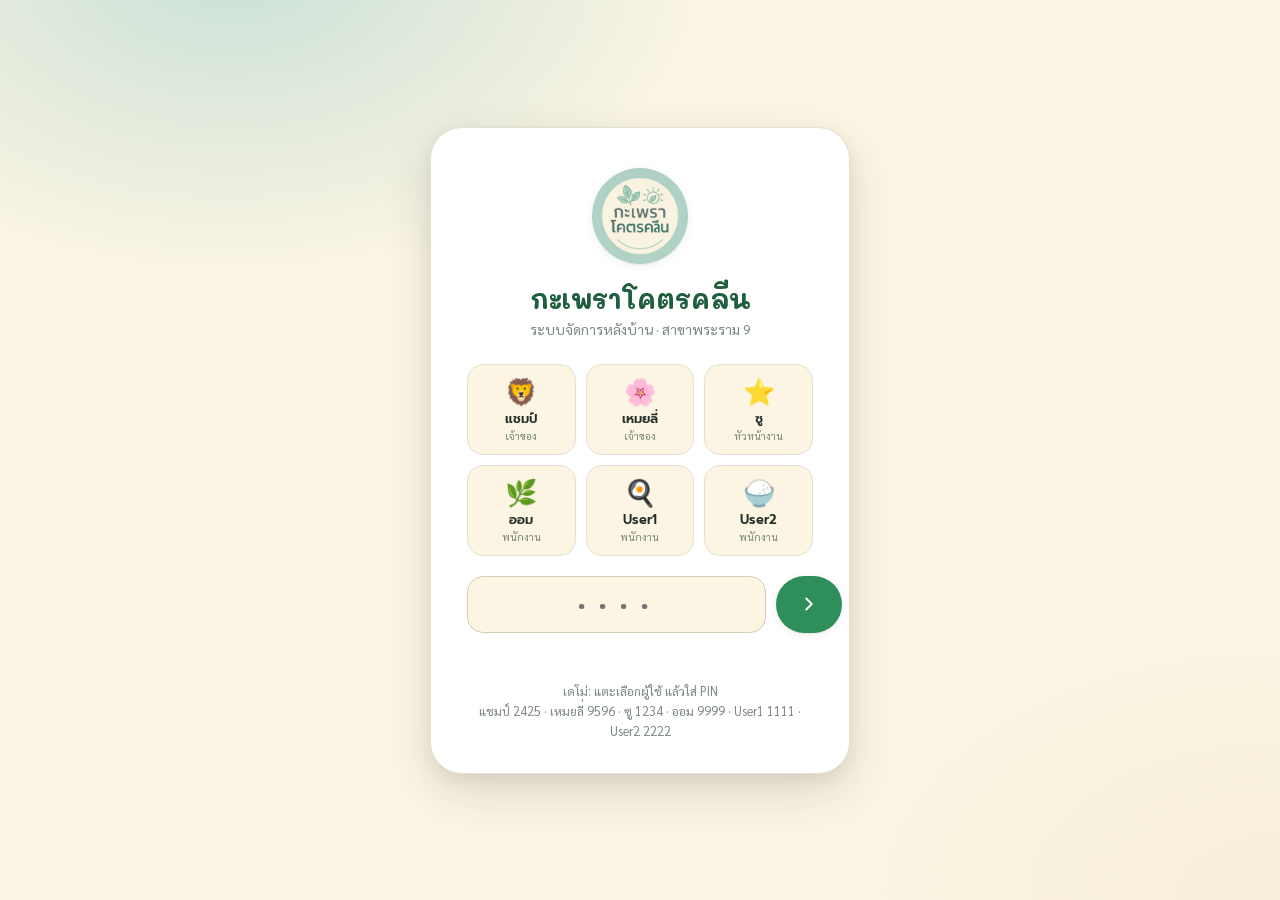
==== index.html @ 17866fb5 "Add files via upload" ====
<!DOCTYPE html>
<html lang="th">
<head>
  <meta charset="UTF-8">
  <meta name="viewport" content="width=device-width, initial-scale=1.0, viewport-fit=cover">
  <meta name="theme-color" content="#101510">
  <meta name="mobile-web-app-capable" content="yes">
  <meta name="apple-mobile-web-app-capable" content="yes">
  <meta name="apple-mobile-web-app-status-bar-style" content="black-translucent">
  <meta name="apple-mobile-web-app-title" content="Rama9 Ops">
  <meta http-equiv="Cache-Control" content="no-cache, no-store, must-revalidate">
  <meta http-equiv="Pragma" content="no-cache">
  <title>Rama9 Ops — กะเพราโคตรคลีน</title>
  <link rel="preconnect" href="https://fonts.googleapis.com">
  <link rel="preconnect" href="https://fonts.gstatic.com" crossorigin>
  <link rel="manifest" href="manifest.webmanifest">
  <link rel="apple-touch-icon" href="assets/icon-192.png">
  <link rel="icon" type="image/png" sizes="192x192" href="assets/icon-192.png">
  <link rel="icon" type="image/png" sizes="512x512" href="assets/icon-512.png">
  <link rel="stylesheet" href="css/app.css?v=6">
</head>
<body>
  <div id="app"></div>
  <script type="module" src="js/app.js?v=6"></script>
  <script>
    if ('serviceWorker' in navigator && (location.protocol === 'https:' || location.hostname === 'localhost' || location.hostname === '127.0.0.1')) {
      window.addEventListener('load', () => {
        navigator.serviceWorker.register('./sw.js').catch(() => {});
      });
    }
  </script>
</body>
</html>
---- css/app.css ----
/* ============================================================
   app.css — Shell, layout & components
   ใช้ tokens จาก design system (css/tokens.css)
   ============================================================ */
@import url('tokens.css');

* { margin: 0; padding: 0; box-sizing: border-box; }
html, body { height: 100%; }
body {
  font-family: var(--font-body);
  color: var(--ink);
  background: var(--cream);
  -webkit-font-smoothing: antialiased;
  text-rendering: optimizeLegibility;
}
.icn { display: inline-block; vertical-align: middle; flex-shrink: 0; }
button { font-family: inherit; }
::-webkit-scrollbar { width: 10px; height: 10px; }
::-webkit-scrollbar-thumb { background: var(--line-2); border-radius: 999px; border: 3px solid var(--cream); }
::-webkit-scrollbar-thumb:hover { background: var(--basil-400); }

/* ============================================================
   LOGIN
   ============================================================ */
.login-wrap {
  min-height: 100vh; display: grid; place-items: center; padding: 24px;
  background:
    radial-gradient(900px 600px at 18% -5%, var(--sage-200), transparent 55%),
    radial-gradient(800px 500px at 100% 100%, var(--cream-100), transparent 60%),
    var(--cream);
}
.login-card {
  width: min(420px, 100%); background: var(--paper); border-radius: var(--r-xl);
  box-shadow: var(--sh-4); padding: 40px 36px 32px; border: 1px solid var(--line);
  animation: rise .5s var(--ease-out);
}
.login-logo { width: 96px; height: 96px; border-radius: 999px; display: block; margin: 0 auto 18px; box-shadow: var(--sh-2); }
.login-card h1 { font-family: var(--font-display); font-size: 26px; color: var(--basil-800); text-align: center; font-weight: 700; }
.login-card .sub { text-align: center; color: var(--ink-3); font-size: var(--fs-sm); margin-top: 4px; margin-bottom: 26px; }
.login-users { display: grid; grid-template-columns: repeat(3, 1fr); gap: 10px; margin-bottom: 20px; }
.login-user {
  border: 1.5px solid var(--line); background: var(--cream); border-radius: var(--r-md);
  padding: 12px 6px; cursor: pointer; text-align: center; transition: all var(--t-base) var(--ease-out);
}
.login-user:hover { border-color: var(--basil-400); transform: translateY(-2px); box-shadow: var(--sh-2); }
.login-user.sel { border-color: var(--basil-600); background: var(--sage-100); box-shadow: var(--sh-2); }
.login-user .ava { font-size: 26px; line-height: 1; }
.login-user .nm { font-family: var(--font-head); font-weight: 600; font-size: 13px; margin-top: 6px; color: var(--ink); }
.login-user .rl { font-size: 10.5px; color: var(--ink-3); margin-top: 1px; }
.pin-row { display: flex; gap: 10px; }
.pin-input {
  flex: 1; font-family: var(--font-mono); font-size: 22px; letter-spacing: 8px; text-align: center;
  padding: 13px; border: 1.5px solid var(--line-2); border-radius: var(--r-md); background: var(--cream);
  color: var(--ink); outline: none; transition: border var(--t-base);
}
.pin-input:focus { border-color: var(--basil-600); box-shadow: 0 0 0 3px rgba(47,143,91,.18); }
.login-err { color: var(--chili); font-size: var(--fs-sm); text-align: center; min-height: 20px; margin-top: 12px; }
.login-hint { text-align: center; font-size: var(--fs-xs); color: var(--ink-3); margin-top: 16px; line-height: 1.6; }

/* ============================================================
   APP SHELL
   ============================================================ */
.app { display: grid; grid-template-columns: 264px 1fr; height: 100vh; overflow: hidden; }
.app.collapsed { grid-template-columns: 76px 1fr; }

/* ---- Sidebar ---- */
.sidebar {
  background: var(--basil-900); color: #fff; display: flex; flex-direction: column;
  overflow: hidden; border-right: 1px solid rgba(0,0,0,.2);
}
.sb-brand { display: flex; align-items: center; gap: 11px; padding: 18px 18px 16px; flex-shrink: 0; }
.sb-brand img { width: 42px; height: 42px; border-radius: 999px; flex-shrink: 0; box-shadow: 0 2px 8px rgba(0,0,0,.3); }
.sb-brand .bt { overflow: hidden; }
.sb-brand .bt .n { font-family: var(--font-display); font-weight: 700; font-size: 16px; white-space: nowrap; color: #fff; }
.sb-brand .bt .s { font-size: 11px; color: var(--basil-400); white-space: nowrap; }
.app.collapsed .sb-brand .bt { display: none; }

.sb-nav { flex: 1; overflow-y: auto; overflow-x: hidden; padding: 6px 12px 16px; }
.sb-nav::-webkit-scrollbar { width: 0; }
.sb-group { margin-top: 16px; }
.sb-group-label {
  font-family: var(--font-head); font-size: 10.5px; font-weight: 600; letter-spacing: .14em;
  text-transform: uppercase; color: var(--basil-500); padding: 0 12px 7px;
}
.app.collapsed .sb-group-label { text-align: center; padding: 0 0 7px; font-size: 0; }
.app.collapsed .sb-group-label::after { content: '•'; font-size: 12px; }
.sb-item {
  display: flex; align-items: center; gap: 11px; padding: 10px 12px; border-radius: var(--r-md);
  color: rgba(255,255,255,.78); cursor: pointer; font-family: var(--font-head); font-weight: 500;
  font-size: 14px; transition: all var(--t-fast) var(--ease-out); white-space: nowrap; position: relative;
}
.sb-item .lbl { overflow: hidden; text-overflow: ellipsis; flex: 1; }
.sb-item:hover { background: rgba(255,255,255,.08); color: #fff; }
.sb-item.active { background: var(--basil-600); color: #fff; box-shadow: var(--sh-2); }
.sb-item .icn { opacity: .92; }
.sb-item .fn-tag {
  margin-left: auto; font-family: var(--font-mono); font-size: 10px; background: rgba(255,255,255,.13);
  padding: 1px 6px; border-radius: 999px; color: var(--basil-400);
}
.sb-item.active .fn-tag { background: rgba(0,0,0,.22); color: #fff; }
.app.collapsed .sb-item { justify-content: center; padding: 11px; }
.app.collapsed .sb-item .lbl, .app.collapsed .sb-item .fn-tag { display: none; }
.sb-foot { padding: 12px; border-top: 1px solid rgba(255,255,255,.1); flex-shrink: 0; }
.sb-userchip { display: flex; align-items: center; gap: 10px; padding: 8px; border-radius: var(--r-md); }
.sb-userchip .ava { width: 34px; height: 34px; border-radius: 999px; background: var(--basil-600); display: grid; place-items: center; font-size: 18px; flex-shrink: 0; }
.sb-userchip .ut { overflow: hidden; flex: 1; }
.sb-userchip .ut .n { font-weight: 600; font-size: 13.5px; color: #fff; white-space: nowrap; }
.sb-userchip .ut .r { font-size: 11px; color: var(--basil-400); }
.app.collapsed .sb-userchip .ut, .app.collapsed .sb-foot .logout-txt { display: none; }
.sb-logout {
  display: flex; align-items: center; gap: 9px; width: 100%; margin-top: 8px; padding: 9px 12px;
  background: rgba(255,255,255,.06); color: rgba(255,255,255,.8); border: none; border-radius: var(--r-md);
  cursor: pointer; font-size: 13.5px; font-weight: 500; transition: all var(--t-fast);
}
.sb-logout:hover { background: var(--chili); color: #fff; }
.app.collapsed .sb-logout { justify-content: center; }

/* ---- Main column ---- */
.main { display: flex; flex-direction: column; overflow: hidden; background: var(--cream); }
.topbar {
  height: 66px; flex-shrink: 0; display: flex; align-items: center; gap: 16px; padding: 0 28px;
  background: var(--cream); border-bottom: 1px solid var(--line); z-index: 20;
}
.burger { width: 38px; height: 38px; border-radius: var(--r-sm); border: 1px solid var(--line-2); background: var(--paper); cursor: pointer; display: grid; place-items: center; color: var(--ink-2); transition: all var(--t-fast); }
.burger:hover { border-color: var(--basil-400); color: var(--basil-700); }
.topbar .pg-title { font-family: var(--font-head); font-weight: 600; font-size: 20px; color: var(--ink); white-space: nowrap; }
.topbar > div:nth-child(2) { flex-shrink: 0; }
.topbar .pg-sub { font-size: 12.5px; color: var(--ink-3); }
.topbar-search { margin-left: auto; display: flex; align-items: center; gap: 9px; background: var(--paper); border: 1px solid var(--line-2); border-radius: var(--r-pill); padding: 8px 16px; color: var(--ink-3); width: 240px; }
.topbar-search input { border: none; outline: none; background: none; font-family: var(--font-body); font-size: 14px; color: var(--ink); flex: 1; }
.topbar-ico { width: 40px; height: 40px; border-radius: 999px; border: 1px solid var(--line-2); background: var(--paper); cursor: pointer; display: grid; place-items: center; color: var(--ink-2); position: relative; transition: all var(--t-fast); }
.topbar-ico:hover { border-color: var(--basil-400); color: var(--basil-700); }
.topbar-ico .badge { position: absolute; top: -3px; right: -3px; min-width: 17px; height: 17px; padding: 0 4px; border-radius: 999px; background: var(--chili); color: #fff; font-size: 10px; font-weight: 700; display: grid; place-items: center; font-family: var(--font-mono); }

.content { flex: 1; overflow-y: auto; overflow-x: hidden; padding: 0; }
.content-inner { padding: 28px; max-width: 1320px; margin: 0 auto; }
.card { overflow: hidden; }

/* Announcement marquee */
.marquee { background: linear-gradient(90deg, var(--carrot), var(--yolk)); color: var(--ink); overflow: hidden; flex-shrink: 0; }
.marquee-inner { display: flex; align-items: center; gap: 10px; padding: 8px 0; white-space: nowrap; font-family: var(--font-head); font-weight: 600; font-size: 14px; animation: marquee 22s linear infinite; }
.marquee .icn { margin: 0 10px; }
@keyframes marquee { from { transform: translateX(100%); } to { transform: translateX(-100%); } }

/* ============================================================
   REUSABLE COMPONENTS
   ============================================================ */
.card { background: var(--paper); border: 1px solid var(--line); border-radius: var(--r-lg); box-shadow: var(--sh-2); }
.card-pad { padding: 22px; }
.page-head { display: flex; align-items: flex-end; justify-content: space-between; gap: 16px; margin-bottom: 22px; flex-wrap: wrap; }
.page-head h2 { font-family: var(--font-head); font-weight: 600; font-size: 27px; color: var(--ink); }
.page-head .desc { color: var(--ink-2); font-size: var(--fs-sm); margin-top: 4px; max-width: 640px; line-height: 1.55; }

.row { display: flex; align-items: center; gap: 12px; }
.grid { display: grid; gap: 18px; }
.cols-2 { grid-template-columns: repeat(2, 1fr); }
.cols-3 { grid-template-columns: repeat(3, 1fr); }
.cols-4 { grid-template-columns: repeat(4, 1fr); }
@media (max-width: 1100px) { .cols-4 { grid-template-columns: repeat(2, 1fr); } .cols-3 { grid-template-columns: 1fr 1fr; } }
@media (max-width: 720px) { .cols-2, .cols-3, .cols-4 { grid-template-columns: 1fr; } }

.btn { font-family: var(--font-head); font-weight: 600; border: none; cursor: pointer; border-radius: var(--r-pill); transition: transform var(--t-fast) var(--ease-out), background var(--t-base), border var(--t-base); display: inline-flex; align-items: center; justify-content: center; gap: 8px; padding: 11px 20px; font-size: 14.5px; }
.btn:active { transform: scale(.96); }
.btn-primary { background: var(--basil-600); color: #fff; box-shadow: var(--sh-2); }
.btn-primary:hover { background: var(--basil-700); }
.btn-outline { background: var(--paper); color: var(--basil-700); border: 1.5px solid var(--basil-600); }
.btn-outline:hover { background: var(--sage-100); }
.btn-ghost { background: transparent; color: var(--ink-2); }
.btn-ghost:hover { background: var(--cream-100); }
.btn-sm { padding: 7px 14px; font-size: 13px; }
.btn-danger { background: var(--chili); color: #fff; }

.chip { font-family: var(--font-head); font-weight: 500; font-size: 13px; padding: 7px 15px; border-radius: var(--r-pill); cursor: pointer; white-space: nowrap; background: var(--paper); color: var(--ink-2); border: 1px solid var(--line-2); transition: all var(--t-base) var(--ease-out); }
.chip:hover { border-color: var(--basil-400); }
.chip.active { background: var(--basil-600); color: #fff; border-color: var(--basil-600); font-weight: 600; box-shadow: var(--sh-2); }

.pill { font-family: var(--font-head); font-weight: 600; font-size: 11.5px; padding: 3px 11px; border-radius: var(--r-pill); display: inline-flex; align-items: center; gap: 5px; }
.pill-green { background: var(--sage-100); color: var(--basil-700); }
.pill-red { background: var(--chili-soft); color: var(--chili); }
.pill-orange { background: var(--carrot-soft); color: var(--carrot); }
.pill-purple { background: #efe6f0; color: var(--riceberry); }
.pill-gray { background: var(--cream-200); color: var(--ink-2); }

.data { font-family: var(--font-mono); font-feature-settings: 'tnum' 1; font-weight: 500; }
.overline { font-family: var(--font-head); font-weight: 600; font-size: var(--fs-xs); letter-spacing: .13em; text-transform: uppercase; color: var(--basil-600); }

/* KPI / stat card */
.kpi { background: var(--paper); border: 1px solid var(--line); border-radius: var(--r-lg); box-shadow: var(--sh-2); padding: 20px; position: relative; overflow: hidden; transition: transform var(--t-base), box-shadow var(--t-base); }
.kpi:hover { transform: translateY(-3px); box-shadow: var(--sh-3); }
.kpi .kpi-ico { width: 44px; height: 44px; border-radius: var(--r-md); display: grid; place-items: center; margin-bottom: 14px; }
.kpi .kpi-label { font-size: 13px; color: var(--ink-3); font-family: var(--font-head); font-weight: 500; }
.kpi .kpi-val { font-family: var(--font-mono); font-weight: 600; font-size: 30px; color: var(--ink); margin-top: 3px; letter-spacing: -.5px; }
.kpi .kpi-delta { display: inline-flex; align-items: center; gap: 4px; font-family: var(--font-mono); font-size: 12.5px; font-weight: 600; margin-top: 10px; }
.kpi .up { color: var(--basil-600); }
.kpi .down { color: var(--chili); }

/* tables */
.tbl { width: 100%; border-collapse: collapse; }
.tbl th { font-family: var(--font-head); font-weight: 600; font-size: 12px; letter-spacing: .04em; text-transform: uppercase; color: var(--ink-3); text-align: left; padding: 10px 14px; border-bottom: 1.5px solid var(--line); }
.tbl td { padding: 13px 14px; border-bottom: 1px solid var(--line); font-size: 14px; color: var(--ink); }
.tbl tr:last-child td { border-bottom: none; }
.tbl tr:hover td { background: var(--cream-100); }
.tbl .num { font-family: var(--font-mono); text-align: right; }

/* locked / permission notice */
.locked { display: flex; align-items: center; gap: 10px; background: var(--cream-100); border: 1px dashed var(--line-2); border-radius: var(--r-md); padding: 14px 18px; color: var(--ink-3); font-size: 13.5px; }
.owner-only { border-left: 3px solid var(--riceberry); }

/* mock placeholder strip */
.mock-tag { display: inline-flex; align-items: center; gap: 6px; font-family: var(--font-mono); font-size: 11px; color: var(--ink-3); background: var(--cream-200); padding: 3px 10px; border-radius: 999px; }

/* simple bar chart */
.bars { display: flex; align-items: flex-end; gap: 10px; height: 180px; padding-top: 10px; }
.bars .bar-col { flex: 1; display: flex; flex-direction: column; align-items: center; gap: 8px; height: 100%; justify-content: flex-end; }
.bars .bar { width: 100%; max-width: 46px; border-radius: 8px 8px 0 0; background: var(--basil-500); transition: height .6s var(--ease-out); position: relative; }
.bars .bar.alt { background: var(--sage-300); }
.bars .bar-lbl { font-size: 11px; color: var(--ink-3); font-family: var(--font-head); }
.bars .bar-val { font-family: var(--font-mono); font-size: 11px; color: var(--ink-2); font-weight: 600; }

/* donut legend */
.legend { display: flex; flex-direction: column; gap: 10px; }
.legend .lg { display: flex; align-items: center; gap: 9px; font-size: 13.5px; }
.legend .sw { width: 12px; height: 12px; border-radius: 4px; }

/* list item generic */
.li { display: flex; align-items: center; gap: 14px; padding: 13px 0; border-bottom: 1px solid var(--line); }
.li:last-child { border-bottom: none; }
.li .li-ico { width: 40px; height: 40px; border-radius: var(--r-md); display: grid; place-items: center; flex-shrink: 0; }
.li .li-main { flex: 1; min-width: 0; }
.li .li-t { font-family: var(--font-head); font-weight: 600; font-size: 14.5px; color: var(--ink); }
.li .li-s { font-size: 12.5px; color: var(--ink-3); margin-top: 1px; }

/* quick action */
.qa { display: flex; flex-direction: column; gap: 12px; padding: 20px; border-radius: var(--r-lg); cursor: pointer; color: #fff; position: relative; overflow: hidden; min-height: 132px; justify-content: space-between; transition: transform var(--t-base), box-shadow var(--t-base); box-shadow: var(--sh-2); border: none; text-align: left; }
.qa:hover { transform: translateY(-3px); box-shadow: var(--sh-3); }
.qa .qa-ico { width: 46px; height: 46px; border-radius: var(--r-md); background: rgba(255,255,255,.2); display: grid; place-items: center; }
.qa .qa-t { font-family: var(--font-head); font-weight: 600; font-size: 16px; }
.qa .qa-s { font-size: 12.5px; opacity: .9; }

.empty { text-align: center; padding: 40px 20px; color: var(--ink-3); }
.empty .icn { opacity: .4; margin-bottom: 10px; }

/* mobile bottom tab bar — hidden on desktop */
.tabbar-m { display: none; }
.tab-m { background: none; border: none; cursor: pointer; }

.input { width: 100%; padding: 11px 14px; border: 1.5px solid var(--line-2); border-radius: var(--r-md); background: var(--cream); font-family: var(--font-body); font-size: 14.5px; color: var(--ink); outline: none; transition: border var(--t-base); }
.input:focus { border-color: var(--basil-600); box-shadow: 0 0 0 3px rgba(47,143,91,.15); }
.field-label { font-family: var(--font-head); font-weight: 500; font-size: 13px; color: var(--ink-2); margin-bottom: 6px; display: block; }

@keyframes rise { from { transform: translateY(14px); } to { transform: none; } }
.fade-in { animation: rise .4s var(--ease-out); }
.section-title { font-family: var(--font-head); font-weight: 600; font-size: 17px; color: var(--ink); margin-bottom: 4px; }
.section-sub { font-size: 12.5px; color: var(--ink-3); margin-bottom: 16px; }

@media (max-width: 860px) {
  /* Mobile shell fix:
     Sidebar is position:fixed, so it is removed from CSS Grid flow.
     The previous `0 1fr` grid made `.main` auto-place into the 0px column,
     causing a blank page after login on iPhone/Android. */
  .app { grid-template-columns: 1fr; height: 100vh; height: 100dvh; }
  .app.collapsed { grid-template-columns: 1fr; }
  .main { grid-column: 1 / -1; width: 100%; min-width: 0; min-height: 0; }
  .content { min-width: 0; }
  .topbar { width: 100%; min-width: 0; }
  .app .sidebar { position: fixed; left: 0; top: 0; bottom: 0; width: 280px; z-index: 100; transform: translateX(-100%); transition: transform var(--t-base); box-shadow: var(--sh-4); }
  .app.mobile-open .sidebar { transform: none; }
  .app.mobile-open::after { content: ''; position: fixed; inset: 0; background: rgba(0,0,0,.35); z-index: 90; }
  .topbar-search { display: none; }
  /* tables scroll horizontally instead of being clipped */
  .card { overflow-x: auto; }
  .tbl { min-width: 540px; }
  /* show bottom tab bar, leave room for it */
  .tabbar-m {
    display: flex; position: fixed; left: 0; right: 0; bottom: 0; z-index: 95;
    background: var(--cream);
    border-top: 1px solid var(--line); padding: 6px 4px calc(6px + env(safe-area-inset-bottom));
  }
  .tab-m {
    flex: 1; display: flex; flex-direction: column; align-items: center; gap: 3px;
    padding: 7px 2px; color: var(--ink-3); font-family: var(--font-head); font-weight: 500; font-size: 10.5px;
    border-radius: var(--r-sm); transition: color var(--t-fast);
  }
  .tab-m.active { color: var(--basil-600); }
  .tab-m.active .icn { transform: translateY(-1px); }
  .content { padding-bottom: 72px; }
}

/* phones: stack every split layout, tighten spacing */
@media (max-width: 760px) {
  .content-inner { padding: 16px; }
  .grid { grid-template-columns: 1fr !important; gap: 14px; }
  .page-head { margin-bottom: 16px; }
  .page-head h2 { font-size: 22px; }
  .topbar { padding: 0 16px; gap: 10px; height: 60px; }
  .topbar .pg-title { font-size: 17px; }
  .kpi .kpi-val { font-size: 25px; }
  .qa { min-height: 112px; padding: 16px; }
  .marquee-inner { font-size: 13px; }
  /* let charts shrink */
  .bars { height: 150px; }
}
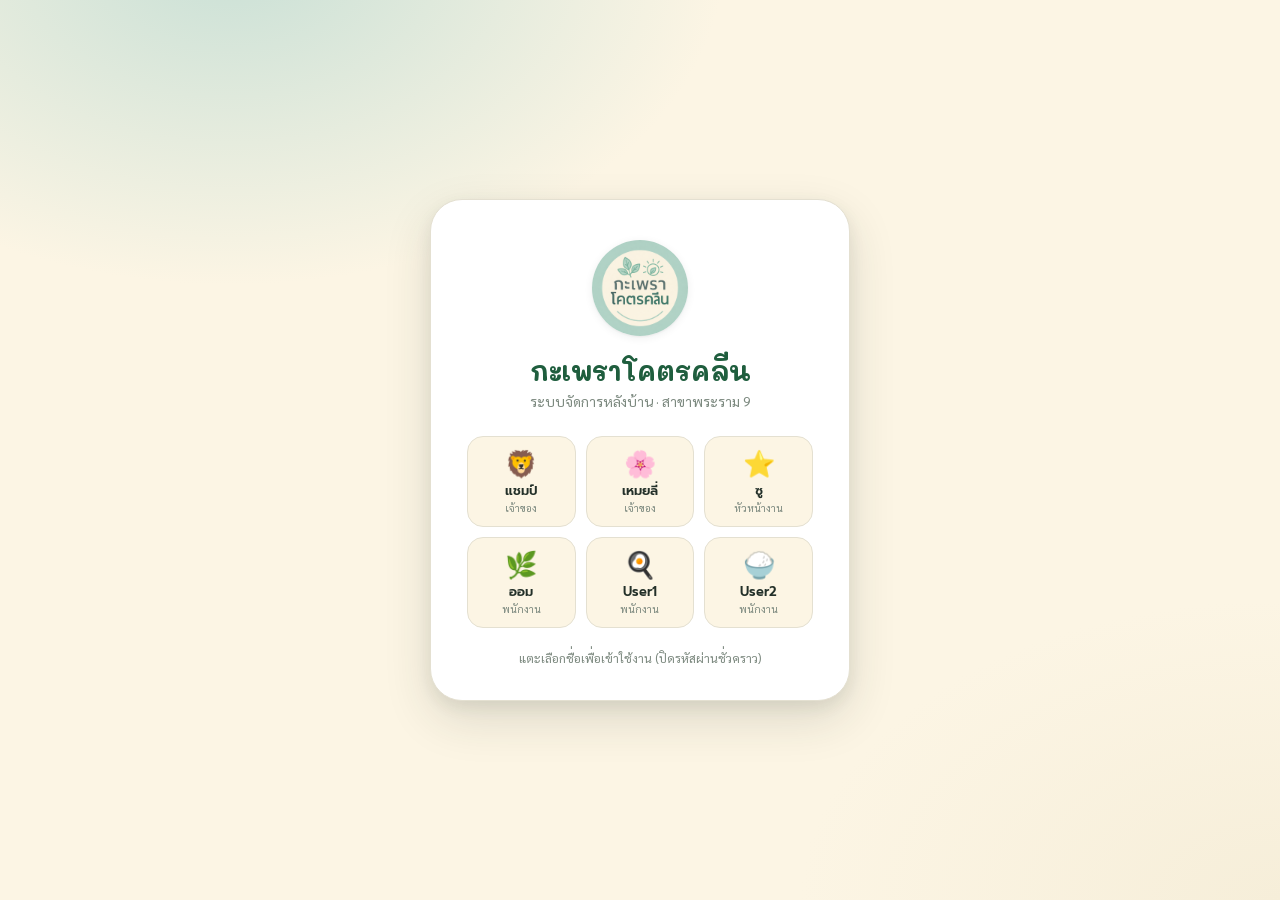
==== commit f1bd9671: "Add files via upload" ====
--- a/index.html
+++ b/index.html
@@ -17,11 +17,12 @@
   <link rel="apple-touch-icon" href="assets/icon-192.png">
   <link rel="icon" type="image/png" sizes="192x192" href="assets/icon-192.png">
   <link rel="icon" type="image/png" sizes="512x512" href="assets/icon-512.png">
-  <link rel="stylesheet" href="css/app.css?v=6">
+  <link rel="stylesheet" href="css/app.css?v=19">
 </head>
 <body>
   <div id="app"></div>
-  <script type="module" src="js/app.js?v=6"></script>
+  <script src="image-slot.js"></script>
+  <script type="module" src="js/app.js?v=19"></script>
   <script>
     if ('serviceWorker' in navigator && (location.protocol === 'https:' || location.hostname === 'localhost' || location.hostname === '127.0.0.1')) {
       window.addEventListener('load', () => {
--- a/css/app.css
+++ b/css/app.css
@@ -253,11 +253,134 @@
 .section-title { font-family: var(--font-head); font-weight: 600; font-size: 17px; color: var(--ink); margin-bottom: 4px; }
 .section-sub { font-size: 12.5px; color: var(--ink-3); margin-bottom: 16px; }
 
+/* stock rows (canonical menu) */
+.perish-dot { width: 9px; height: 9px; border-radius: 999px; flex-shrink: 0; display: inline-block; }
+.stk-grouplbl { font-family: var(--font-head); font-weight: 600; font-size: 11.5px; letter-spacing: .08em; text-transform: uppercase; color: var(--basil-600); margin: 12px 0 4px; padding-bottom: 4px; border-bottom: 1px solid var(--line); }
+.stk-row { display: flex; align-items: center; gap: 10px; padding: 9px 0; border-bottom: 1px solid var(--line); }
+.stk-row:last-child { border-bottom: none; }
+.stk-name { font-family: var(--font-head); font-weight: 500; font-size: 14px; color: var(--ink); display: flex; align-items: center; gap: 7px; flex: 1; min-width: 0; }
+.stk-tag { font-size: 10px; padding: 1px 7px; }
+.stk-note { font-size: 11px; color: var(--ink-3); font-weight: 400; }
+.stk-stat { font-size: 12px; color: var(--ink-2); white-space: nowrap; }
+.stk-stat b { font-weight: 600; }
+.stk-input { width: 84px; padding: 7px 10px; text-align: right; flex-shrink: 0; }
+.stk-add { margin-top: 10px; }
+@media (max-width: 520px) {
+  .stk-stat { display: none; }
+  .stk-input { width: 72px; }
+}
+
+/* ============================================================
+   MOBILE DATA-ENTRY (≤640px) — พับตาราง/กริดให้กรอกง่าย ไม่ต้องเลื่อนข้าง
+   ============================================================ */
+@media (max-width: 640px) {
+  .content-inner { padding: 16px 13px; }
+  /* ทุกกริดเหลือคอลัมน์เดียว (กัน overflow จาก inline grid-template) */
+  .content-inner .grid { grid-template-columns: 1fr !important; gap: 14px; }
+
+  /* แถวสต็อก: ชื่อเต็มบรรทัด, ช่องกรอก/ปุ่มจัดการลงมาเต็มความกว้างด้านล่าง */
+  .stk-row { flex-wrap: wrap; align-items: center; }
+  .stk-name { flex: 1 1 100%; font-size: 15px; }
+  .stk-stat { display: inline-flex; order: 2; }
+  .stk-input { width: 100%; order: 5; flex: 1 1 100%; text-align: left; font-size: 16px; padding: 10px 12px; }
+  .ord-btns { order: 3; }
+
+  /* ตารางที่มีช่องกรอก → พับเป็นการ์ด (ใช้คลาส .tbl-stack + td[data-label]) */
+  .tbl-stack, .tbl-stack tbody, .tbl, .tbl tbody { display: block; }
+  .tbl-stack thead, .tbl thead { display: none; }
+  .tbl-stack tr, .tbl tr { display: block; border: 1px solid var(--line); border-radius: var(--r-md); padding: 9px 13px; margin-bottom: 10px; background: var(--cream-100); }
+  .tbl-stack tr.hb-grouprow, .tbl tr.hb-grouprow { background: var(--sage-100); padding: 6px 12px; margin-bottom: 8px; }
+  .tbl-stack tr:hover td, .tbl tr:hover td { background: none; }
+  .tbl-stack td, .tbl td { display: flex; justify-content: space-between; align-items: center; gap: 12px; border: none; padding: 5px 0; text-align: left; }
+  .tbl-stack td::before, .tbl td::before { content: attr(data-label); color: var(--ink-3); font-size: 12px; font-family: var(--font-head); font-weight: 500; flex-shrink: 0; }
+  .tbl-stack td:first-child, .tbl td:first-child { font-family: var(--font-head); font-weight: 600; font-size: 15px; padding: 2px 0 8px; border-bottom: 1px solid var(--line); margin-bottom: 4px; }
+  .tbl-stack td:first-child::before, .tbl td:first-child::before { content: none; }
+  .tbl-stack input:not([type=checkbox]), .tbl-stack select, .tbl input:not([type=checkbox]), .tbl select { width: auto; min-width: 90px; max-width: 62%; text-align: right; font-size: 16px; }
+  .tbl .num, .tbl-stack .fg-tbl td:first-child, .tbl-stack td.num { text-align: left; }
+
+  /* ตารางอ่านอย่างเดียว → เลื่อนแนวนอนภายในการ์ด (ไม่ดันทั้งหน้า) */
+  .tbl-scroll { display: block; overflow-x: auto; -webkit-overflow-scrolling: touch; }
+  /* ตารางอ้างอิงหนาที่ครอบ .tbl-scroll (และไม่ได้ตั้งใจให้พับ → ไม่มี .tbl-stack)
+     ต้องคงสภาพเป็นตารางแล้วเลื่อนแนวนอนในกล่อง แทนการพับเป็นการ์ด */
+  .tbl-scroll .tbl:not(.tbl-stack) { display: table; min-width: 540px; }
+  .tbl-scroll .tbl:not(.tbl-stack) thead { display: table-header-group; }
+  .tbl-scroll .tbl:not(.tbl-stack) tbody { display: table-row-group; }
+  .tbl-scroll .tbl:not(.tbl-stack) tr { display: table-row; border: none; border-radius: 0; padding: 0; margin: 0; background: none; }
+  .tbl-scroll .tbl:not(.tbl-stack) td { display: table-cell; justify-content: initial; gap: 0; border-bottom: 1px solid var(--line); padding: 7px 8px; text-align: left; margin: 0; font-weight: inherit; font-size: inherit; }
+  .tbl-scroll .tbl:not(.tbl-stack) td::before { content: none; }
+
+  /* การ์ดสรุปกดได้ในมือถือ */
+  .tap-card { cursor: pointer; }
+
+  /* login: พอดีจอ ไม่ต้องเลื่อน */
+  .login-wrap { padding: 16px; align-items: flex-start; }
+  .login-card { padding: 26px 20px 22px; margin: auto; }
+  .login-logo { width: 76px; height: 76px; }
+
+  /* แถวจัดการสต็อก (แก้/ลบ/เลื่อน) ลงบรรทัดใหม่ */
+  .stk-manage { order: 6; flex: 1 1 100%; display: flex; justify-content: flex-end; gap: 6px; margin-top: 4px; }
+
+  /* ค่าใช้จ่าย: ซ่อนการ์ดสรุปใหญ่ในมือถือ — ใช้ชิปเลือกหมวดแทน (กดแล้วเข้าหน้ากรอกเลย) */
+  .exp-summary { display: none; }
+}
+
+/* calendar (revenue) */
+.cal-grid { display: grid; grid-template-columns: repeat(7, 1fr); gap: 4px; }
+.cal-dow { margin-bottom: 4px; }
+.cal-h { text-align: center; font-size: 11.5px; color: var(--ink-3); font-family: var(--font-head); font-weight: 600; padding: 4px 0; }
+.cal-day { position: relative; aspect-ratio: 1; border: none; background: var(--cream-100); border-radius: 10px; cursor: pointer; font-family: var(--font-mono); font-size: 14px; color: var(--ink); display: flex; align-items: center; justify-content: center; transition: all var(--t-fast); }
+.cal-day:hover { background: var(--sage-100); }
+.cal-day.has { font-weight: 600; color: var(--basil-700); }
+.cal-day.sel { background: var(--basil-600); color: #fff; box-shadow: var(--sh-2); }
+.cal-dot { position: absolute; bottom: 6px; left: 50%; transform: translateX(-50%); width: 5px; height: 5px; border-radius: 999px; background: var(--basil-500); }
+.cal-day.sel .cal-dot { background: #fff; }
+@media (max-width: 640px) {
+  .cal-day { font-size: 13px; border-radius: 8px; }
+  .cal-grid { gap: 3px; }
+}
+
+/* handbook */
+.hb-tbl th { white-space: nowrap; }
+.hb-tbl td { padding: 7px 8px; vertical-align: middle; }
+.hb-grouprow td { background: var(--sage-100); font-family: var(--font-head); font-weight: 600; font-size: 12px; color: var(--basil-700); padding: 6px 10px; letter-spacing: .04em; }
+.hb-num { width: 72px; padding: 6px 8px; text-align: right; }
+.hb-sel { padding: 6px 8px; min-width: 150px; font-size: 13px; }
+.hb-points { margin: 0; padding-left: 18px; display: flex; flex-direction: column; gap: 7px; }
+.hb-points li { font-size: 13.5px; color: var(--ink-2); line-height: 1.5; }
+
+/* unit toggle (kg/g) */
+.seg-u { border: none; background: transparent; cursor: pointer; padding: 6px 14px; border-radius: var(--r-pill); font-family: var(--font-head); font-weight: 600; font-size: 13px; color: var(--ink-3); transition: all var(--t-fast); }
+.seg-u.on { background: var(--paper); color: var(--basil-700); box-shadow: var(--sh-1); }
+
+/* modal (inline CRUD) */
+.modal-ov { position: fixed; inset: 0; z-index: 200; background: rgba(35,48,41,.42); backdrop-filter: blur(3px); display: grid; place-items: center; padding: 20px; animation: rise .2s var(--ease-out); }
+.modal-card { width: min(460px, 100%); background: var(--paper); border-radius: var(--r-lg); box-shadow: var(--sh-4); max-height: 90vh; display: flex; flex-direction: column; overflow: hidden; }
+.modal-head { display: flex; align-items: center; justify-content: space-between; padding: 18px 22px; border-bottom: 1px solid var(--line); }
+.modal-title { font-family: var(--font-head); font-weight: 600; font-size: 18px; color: var(--ink); }
+.modal-x { width: 34px; height: 34px; border: none; background: var(--cream-100); border-radius: 999px; cursor: pointer; display: grid; place-items: center; color: var(--ink-3); }
+.modal-x:hover { background: var(--cream-200); color: var(--ink); }
+.modal-body { padding: 20px 22px; overflow-y: auto; }
+.modal-field { margin-bottom: 14px; }
+.modal-foot { display: flex; justify-content: flex-end; gap: 10px; padding: 16px 22px; border-top: 1px solid var(--line); background: var(--cream-100); }
+.swatch { cursor: pointer; transition: transform var(--t-fast); }
+.swatch:hover { transform: scale(1.12); }
+
+/* store switcher (topbar) */
+.store-switch { display: flex; align-items: center; gap: 7px; padding: 7px 12px; border-radius: var(--r-pill); border: 1px solid var(--line-2); background: var(--paper); cursor: pointer; font-family: var(--font-head); font-weight: 600; font-size: 13.5px; color: var(--ink); transition: all var(--t-fast); }
+.store-switch:hover { border-color: var(--basil-400); }
+.store-menu { position: absolute; top: 56px; right: 0; background: var(--paper); border: 1px solid var(--line); border-radius: var(--r-md); box-shadow: var(--sh-3); min-width: 230px; z-index: 60; overflow: hidden; }
+.store-opt { display: flex; align-items: center; gap: 10px; padding: 11px 14px; cursor: pointer; font-size: 14px; }
+.store-opt:hover { background: var(--cream-100); }
+.store-opt.on { background: var(--sage-100); color: var(--basil-700); font-weight: 600; }
+.store-opt .dot { width: 8px; height: 8px; border-radius: 999px; background: var(--basil-500); }
+
+/* up/down reorder buttons */
+.ord-btns { display: inline-flex; flex-direction: column; gap: 1px; }
+.ord-btns button { width: 22px; height: 16px; border: none; background: var(--cream-100); cursor: pointer; display: grid; place-items: center; color: var(--ink-3); border-radius: 4px; }
+.ord-btns button:hover { background: var(--sage-100); color: var(--basil-700); }
+.ord-btns button:disabled { opacity: .3; cursor: default; }
+
 @media (max-width: 860px) {
-  /* Mobile shell fix:
-     Sidebar is position:fixed, so it is removed from CSS Grid flow.
-     The previous `0 1fr` grid made `.main` auto-place into the 0px column,
-     causing a blank page after login on iPhone/Android. */
   .app { grid-template-columns: 1fr; height: 100vh; height: 100dvh; }
   .app.collapsed { grid-template-columns: 1fr; }
   .main { grid-column: 1 / -1; width: 100%; min-width: 0; min-height: 0; }
@@ -267,9 +390,9 @@
   .app.mobile-open .sidebar { transform: none; }
   .app.mobile-open::after { content: ''; position: fixed; inset: 0; background: rgba(0,0,0,.35); z-index: 90; }
   .topbar-search { display: none; }
-  /* tables scroll horizontally instead of being clipped */
-  .card { overflow-x: auto; }
-  .tbl { min-width: 540px; }
+  /* ตารางทั่วไป "พับเป็นการ์ด" เท่านั้น; เฉพาะตารางที่ครอบด้วย .tbl-scroll ถึงจะเลื่อนแนวนอน (ในกล่องตัวเอง ไม่ดันทั้งหน้า) */
+  .tbl-scroll { overflow-x: auto; -webkit-overflow-scrolling: touch; }
+  .tbl-scroll .tbl { min-width: 540px; }
   /* show bottom tab bar, leave room for it */
   .tabbar-m {
     display: flex; position: fixed; left: 0; right: 0; bottom: 0; z-index: 95;
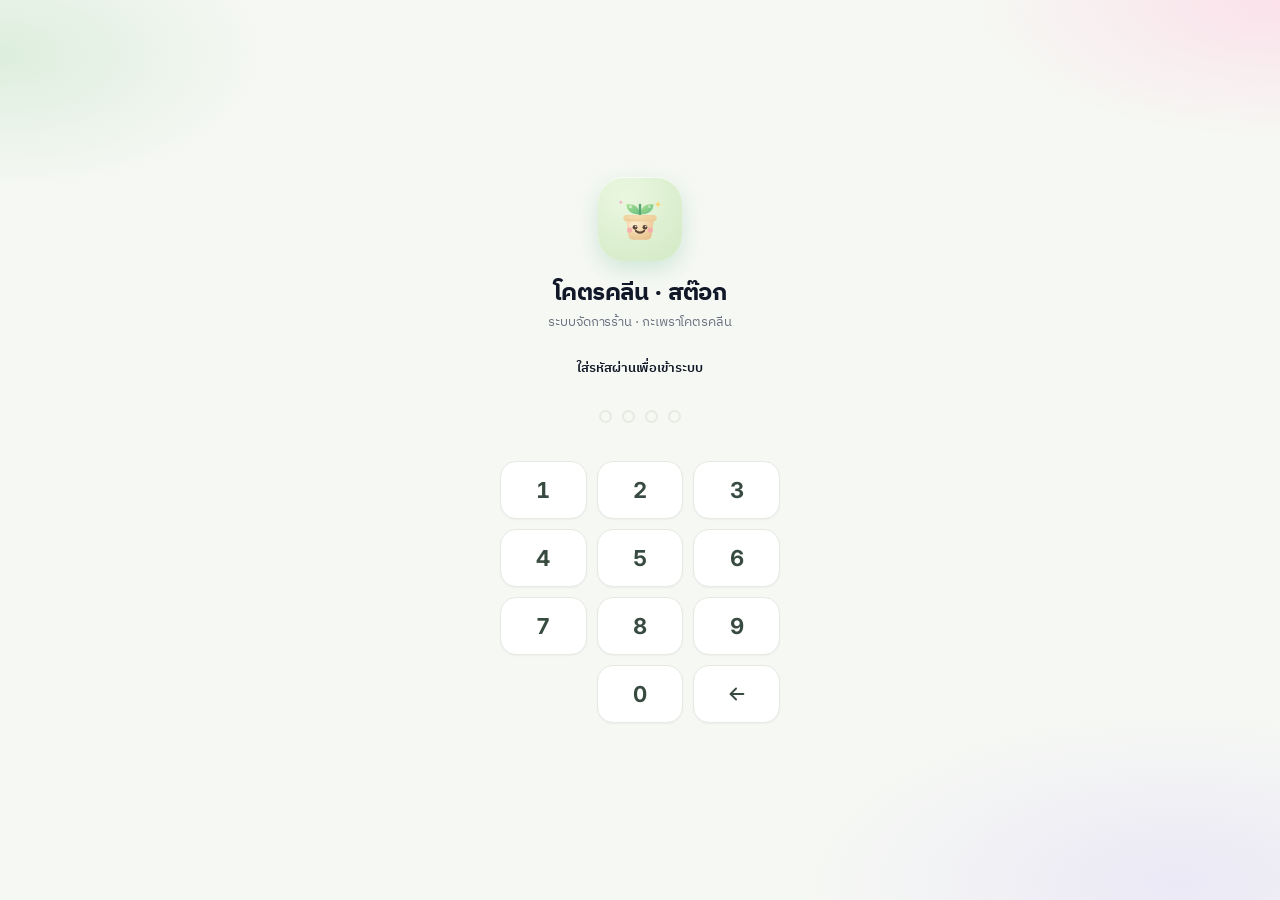
==== commit c3205654: "Add files via upload" ====
--- a/index.html
+++ b/index.html
@@ -1,32 +1,38 @@
-<!DOCTYPE html>
+<!doctype html>
 <html lang="th">
 <head>
-  <meta charset="UTF-8">
-  <meta name="viewport" content="width=device-width, initial-scale=1.0, viewport-fit=cover">
-  <meta name="theme-color" content="#101510">
-  <meta name="mobile-web-app-capable" content="yes">
-  <meta name="apple-mobile-web-app-capable" content="yes">
-  <meta name="apple-mobile-web-app-status-bar-style" content="black-translucent">
-  <meta name="apple-mobile-web-app-title" content="Rama9 Ops">
-  <meta http-equiv="Cache-Control" content="no-cache, no-store, must-revalidate">
-  <meta http-equiv="Pragma" content="no-cache">
-  <title>Rama9 Ops — กะเพราโคตรคลีน</title>
-  <link rel="preconnect" href="https://fonts.googleapis.com">
-  <link rel="preconnect" href="https://fonts.gstatic.com" crossorigin>
-  <link rel="manifest" href="manifest.webmanifest">
-  <link rel="apple-touch-icon" href="assets/icon-192.png">
-  <link rel="icon" type="image/png" sizes="192x192" href="assets/icon-192.png">
-  <link rel="icon" type="image/png" sizes="512x512" href="assets/icon-512.png">
-  <link rel="stylesheet" href="css/app.css?v=19">
+<meta charset="utf-8" />
+<meta name="viewport" content="width=device-width, initial-scale=1, viewport-fit=cover" />
+<meta name="theme-color" content="#0F7A35" />
+<meta name="description" content="ระบบจัดการสต๊อก/รับของ ร้านกะเพราโคตรคลีน สาขาพระราม 9" />
+<title>CleanFoodRama9 · ระบบสต๊อกโคตรคลีน</title>
+
+<!-- PWA: ติดไอคอนหน้าจอ + เปิดเต็มจอเหมือนแอป -->
+<link rel="manifest" href="manifest.webmanifest" />
+<link rel="apple-touch-icon" href="icons/apple-touch-icon-180.png" />
+<link rel="icon" type="image/png" sizes="192x192" href="icons/icon-192.png" />
+<meta name="apple-mobile-web-app-capable" content="yes" />
+<meta name="mobile-web-app-capable" content="yes" />
+<meta name="apple-mobile-web-app-status-bar-style" content="default" />
+<meta name="apple-mobile-web-app-title" content="โคตรคลีน" />
+
+<!-- 1) design tokens (KodKlean House)  2) cookbook ui kit  3) prototype styles
+     โหลดตามลำดับนี้เสมอ — proto.css override cookbook, cookbook ใช้ tokens -->
+<link rel="stylesheet" href="_ds/colors_and_type.css" />
+<link rel="stylesheet" href="css/cookbook.css" />
+<link rel="stylesheet" href="css/proto.css" />
 </head>
 <body>
   <div id="app"></div>
-  <script src="image-slot.js"></script>
-  <script type="module" src="js/app.js?v=19"></script>
+
+  <!-- Vanilla ES modules — ไม่มี build step เปิดไฟล์รันได้ตรงๆ -->
+  <script type="module" src="src/app.js"></script>
+
+  <!-- PWA service worker (cache-first app shell) — try/catch กันพังบนเบราว์เซอร์เก่า -->
   <script>
-    if ('serviceWorker' in navigator && (location.protocol === 'https:' || location.hostname === 'localhost' || location.hostname === '127.0.0.1')) {
-      window.addEventListener('load', () => {
-        navigator.serviceWorker.register('./sw.js').catch(() => {});
+    if ("serviceWorker" in navigator) {
+      window.addEventListener("load", function () {
+        try { navigator.serviceWorker.register("sw.js").catch(function () {}); } catch (e) {}
       });
     }
   </script>
--- a/_ds/colors_and_type.css
+++ b/_ds/colors_and_type.css
@@ -0,0 +1,244 @@
+/* ============================================================
+   โคตรคลีน · KodKlean House — Design Tokens
+   A multi-brand healthy food-science house (Thailand).
+   โคตรคลีน (KodKlean) is the HOLDING / parent brand; under it sit
+   four product brands: กะเพราโคตรคลีน, 5% ข้าวมันไก่, Re:Drink,
+   ลูกสาวทำเอง. One green spine on warm neutral + a neutral holding
+   tone + four brand accent skins. Derived from the Recipe App +
+   Capture PWA codebases and the brand asset library.
+   ============================================================ */
+
+/* ---- Webfonts (CDN — codebases load these from Google Fonts) ---- */
+@import url("https://fonts.googleapis.com/css2?family=IBM+Plex+Sans+Thai:wght@400;500;600;700&family=Noto+Sans+Thai:wght@400;500;600;700;800&family=Inter:wght@400;500;600;700;800&family=Trirong:ital,wght@0,400;0,500;0,600;0,700;1,400&family=Mali:ital,wght@0,400;0,500;0,600;1,400&family=Spline+Sans+Mono:wght@400;500&display=swap");
+
+:root {
+  /* ========================================================
+     HOUSE PALETTE — basil green on warm neutral
+     The shared spine across every brand & every internal tool.
+     ======================================================== */
+
+  /* Warm neutral surfaces */
+  --bg:            #F6F7F4;   /* app background */
+  --bg-deep:       #EFF1EC;   /* sunk / track */
+  --surface:       #FFFFFF;   /* cards */
+  --surface-soft:  #F3F7F1;   /* tinted surface */
+  --surface-tint:  #FAFAF8;   /* hover surface */
+  --cream:         #F4EFE3;   /* brand cream (badges, 5% ivory) */
+
+  /* Ink */
+  --text:          #111827;   /* primary ink */
+  --text-2:        #374151;   /* secondary ink */
+  --muted:         #6B7280;   /* tertiary */
+  --faint:         #9CA3AF;   /* quaternary / placeholder */
+
+  /* House basil green (primary) */
+  --primary:       #16A34A;   /* house green */
+  --primary-dark:  #0F7A35;   /* pressed / deep */
+  --primary-deep:  #047857;   /* theme-color, darkest */
+  --primary-soft:  #DCFCE7;   /* tint fill */
+  --primary-ink:   #14532D;   /* on-tint text */
+  --primary-tint:  #ECFDF3;   /* faintest wash */
+
+  /* Lines */
+  --border:        #E7E9E3;
+  --border-soft:   #EEF0EA;
+
+  /* Status (shared) */
+  --warning:       #F59E0B;  --warning-soft: #FEF3C7;  --warning-ink: #92400E;
+  --danger:        #EF4444;  --danger-soft:  #FEE2E2;  --danger-ink:  #991B1B;
+  --info:          #2563EB;  --info-soft:    #DBEAFE;  --info-ink:    #1E40AF;
+  --review:        #E0A93B;  /* amber review */
+  --dup:           #8A7FD0;  /* violet duplicate */
+
+  /* Tinted card washes */
+  --tint-green:    #ECFDF3;
+  --tint-amber:    #FFF7E6;
+  --tint-blue:     #EFF4FE;
+  --tint-rose:     #FFF1F2;
+  --tint-violet:   #F3F0FE;
+
+  /* ========================================================
+     RADIUS  (rounded, friendly — never sharp)
+     ======================================================== */
+  --r-xs: 8px;
+  --r-sm: 12px;
+  --r-md: 16px;
+  --r-lg: 20px;
+  --r-xl: 24px;
+  --r-2xl: 28px;
+  --r-pill: 999px;
+
+  /* ========================================================
+     SHADOW  (soft, low-contrast, cool-grey — never harsh)
+     ======================================================== */
+  --shadow-xs: 0 1px 2px rgba(15,23,42,0.04);
+  --shadow-sm: 0 1px 2px rgba(15,23,42,0.04), 0 2px 6px rgba(15,23,42,0.04);
+  --shadow-md: 0 6px 18px rgba(15,23,42,0.06), 0 2px 4px rgba(15,23,42,0.04);
+  --shadow-lg: 0 18px 40px rgba(15,23,42,0.14), 0 4px 12px rgba(15,23,42,0.08);
+  --shadow-nav: 0 8px 32px rgba(15,23,42,0.10), 0 2px 6px rgba(15,23,42,0.05);
+  --shadow-brand: 0 8px 22px rgba(22,163,74,0.30);
+
+  /* ========================================================
+     SPACING  (4px base grid)
+     ======================================================== */
+  --s-1: 4px;  --s-2: 8px;  --s-3: 12px; --s-4: 16px;
+  --s-5: 20px; --s-6: 24px; --s-8: 32px; --s-10: 40px; --s-12: 48px;
+
+  /* ========================================================
+     TYPE — families
+     ======================================================== */
+  /* UI / body. IBM Plex Sans Thai is the workhorse (Recipe App). */
+  --font-ui:    "IBM Plex Sans Thai", "Inter", system-ui, -apple-system, "Segoe UI", sans-serif;
+  /* Alt Thai body — slightly warmer, used in the Capture PWA */
+  --font-thai:  "Noto Sans Thai", "IBM Plex Sans Thai", system-ui, sans-serif;
+  /* Latin & tabular numerals */
+  --font-num:   "Inter", "IBM Plex Sans Thai", sans-serif;
+  /* Mono — codes, IDs, timestamps */
+  --font-mono:  "Spline Sans Mono", ui-monospace, "SF Mono", monospace;
+  /* Premium serif display — the 5% Chicken Rice voice */
+  --font-serif: "Trirong", "Noto Serif Thai", Georgia, serif;
+  /* Hand / script — the ลูกสาวทำเอง (Daughter Made It) warmth */
+  --font-script:"Mali", "IBM Plex Sans Thai", cursive;
+
+  /* TYPE — semantic scale (mobile-first product UI) */
+  --display:   800 34px/1.1   var(--font-ui);
+  --h1:        700 24px/1.2   var(--font-ui);
+  --h2:        700 18px/1.25  var(--font-ui);
+  --h3:        700 16px/1.3   var(--font-ui);
+  --title:     700 15px/1.35  var(--font-ui);
+  --body:      400 15px/1.55  var(--font-ui);
+  --body-sm:   400 13px/1.5   var(--font-ui);
+  --label:     600 12px/1.3   var(--font-ui);
+  --overline:  700 11px/1.3   var(--font-ui);  /* + letter-spacing .06em, uppercase */
+  --num-lg:    800 26px/1.1   var(--font-num); /* stat numerals, tabular */
+  --caption:   500 12px/1.4   var(--font-ui);
+
+  /* Letter-spacing */
+  --tracking-tight: -0.02em;  /* headings */
+  --tracking-body:  -0.005em; /* body */
+  --tracking-wide:  0.06em;   /* overlines / labels */
+}
+
+/* ============================================================
+   HOLDING / PARENT — โคตรคลีน · KodKlean
+   The umbrella brand. Use this neutral, corporate tone for any
+   surface that sits ABOVE the individual brands — the group
+   overview, a consolidated financial-report webapp, the landing
+   that shows brand cards to drill into, investor / about pages.
+   It reads: healthy, trustworthy, refined, data-friendly. One
+   step calmer and more "evergreen" than the punchy basil green,
+   with a gold hairline that ties every sub-brand together.
+   ============================================================ */
+.brand-holding,
+:root {
+  --hold-primary:   #128A5A;  /* refined evergreen — corporate */
+  --hold-deep:      #0B5C3C;  /* darkest, headers / ink-on-light */
+  --hold-bright:    #2FB179;  /* hover / highlight */
+  --hold-soft:      #E2F3EA;  /* tint fill */
+  --hold-ink:       #12241C;  /* near-black green ink */
+  --hold-accent:    #C7A249;  /* house gold — the connective thread */
+  --hold-accent-dk: #9A7A2E;
+  --hold-surface:   #F7F8F5;  /* cool-warm corporate paper */
+  --hold-panel:     #FFFFFF;
+  --hold-slate:     #5B6B63;  /* muted text for data UIs */
+  --hold-line:      #E4E8E3;
+}
+
+/* ============================================================
+   BRAND ACCENT SKINS
+   Apply a class to a wrapper to retint a surface for one brand.
+   The holding green is the neutral default; brands layer ON TOP.
+   Every brand keeps a HEALTHY signal (a green anchor or fresh
+   surface) no matter how premium / vivid / pastel it gets.
+   ============================================================ */
+
+/* 1 — กะเพราโคตรคลีน  (flagship · value clean food)
+   Official identity palette. Deep forest + emerald on soft cream,
+   warm gold accent, fresh-leaf bright. Natural, clean, generous. */
+.brand-kaprao {
+  --b-primary:    #4E8F66;   /* Emerald Green — main */
+  --b-primary-dk: #3B6B4F;   /* Deep Forest */
+  --b-bright:     #A7C97A;   /* Fresh Leaf — lively highlight */
+  --b-soft:       #E7F0E2;
+  --b-accent:     #C8A557;   /* Warm Gold */
+  --b-ink:        #2C3F31;
+  --b-surface:    #F5F2E8;   /* Soft Cream */
+  --b-font-disp:  var(--font-ui);
+}
+
+/* 2 — 5% ข้าวมันไก่  (premium · scientific · healthy)
+   Official identity palette. Luxury gold on DEEP EMERALD — the green
+   stage is itself the honest "healthy" tell beneath the luxury.
+   High self-contrast (gold ⇄ deep green/charcoal), fully cohesive. */
+.brand-5pct {
+  --b-primary:    #D4AF37;   /* Luxury Gold — main */
+  --b-primary-dk: #A9892A;   /* deep antique gold */
+  --b-bright:     #E8D08A;   /* gilt highlight */
+  --b-accent:     #135B43;   /* Jade Green — the healthy tell */
+  --b-ink:        #1A1A1A;   /* Charcoal */
+  --b-surface:    #0A2B21;   /* Deep Emerald stage */
+  --b-ivory:      #F7F4EC;   /* Ivory White / negative-space bg */
+  --b-font-disp:  var(--font-serif);
+}
+
+/* 3 — Re:Drink  (functional drinks · MOST scientific)
+   Official identity palette. MAIN IS TEAL — a teal→ocean-cyan base,
+   with a vivid functional rainbow (one colour per function/flavour)
+   echoing the molecular-swoosh logo. Lab-bright, bold, credible. */
+.brand-redrink {
+  --b-primary:    #0B5D6B;   /* Deep Teal — MAIN */
+  --b-primary-dk: #084551;
+  --b-bright:     #1296A3;   /* Ocean Cyan */
+  --b-turq:       #21B7B5;   /* Turquoise */
+  --b-soft:       #E3F2F3;
+  --b-ink:        #08323A;
+  --b-surface:    #F4FAFB;   /* cool fresh wash */
+  /* functional spectrum — pick per drink / data series */
+  --b-orange:     #FF8A1C;   /* Vital Orange — energy / citrus */
+  --b-yellow:     #FFD23F;   /* Sunshine Yellow — vitamin C */
+  --b-lime:       #8AC640;   /* Lime Green — detox / greens */
+  --b-berry:      #C03A8C;   /* Magenta Berry — antioxidant */
+  --b-accent:     var(--b-turq);
+  --b-font-disp:  var(--font-ui);
+}
+
+/* 4 — ลูกสาวทำเอง  (warm · sincere · premium-homemade)
+   Official identity palette. Soft, varied PASTELS on cream with a
+   cocoa-brown/charcoal hand-drawn ink for the mascot line art.
+   Gentle, nostalgic, never loud. */
+.brand-luksao {
+  --b-primary:    #A8C7A1;   /* Sage Green — main calm anchor */
+  --b-primary-dk: #8B5E3C;   /* Cocoa Brown — depth / line accents */
+  --b-ink:        #333333;   /* Charcoal — doodle line art */
+  --b-accent:     #F5C6C6;   /* Blush Pink — signature warmth */
+  --b-surface:    #FFF7EC;   /* Cream Ivory */
+  --b-beige:      #EADBC6;   /* Warm Beige */
+  /* pastel accent skins — rotate across menus / categories */
+  --b-blush:      #F5C6C6;   /* Coral Delight */
+  --b-peach:      #FFC8A6;   /* Soft Peach / Terracotta */
+  --b-lemon:      #FCE7A0;   /* Lemon Zest */
+  --b-mint:       #CDE7D0;   /* Mint / Green Garden */
+  --b-lavender:   #D8CCE8;   /* Lavender Touch */
+  --b-sky:        #C6E0EC;   /* Sky Breeze */
+  --b-font-disp:  var(--font-script);
+}
+
+/* ============================================================
+   Base element defaults (optional reset for previews)
+   ============================================================ */
+body.kk-base {
+  font: var(--body);
+  color: var(--text);
+  background: var(--bg);
+  letter-spacing: var(--tracking-body);
+  -webkit-font-smoothing: antialiased;
+  text-rendering: optimizeLegibility;
+}
+.kk-base h1 { font: var(--h1); letter-spacing: var(--tracking-tight); margin: 0; }
+.kk-base h2 { font: var(--h2); letter-spacing: var(--tracking-tight); margin: 0; }
+.kk-base h3 { font: var(--h3); margin: 0; }
+.kk-base p  { font: var(--body); margin: 0; }
+.kk-base small { font: var(--body-sm); color: var(--muted); }
+.kk-base .overline { font: var(--overline); letter-spacing: var(--tracking-wide); text-transform: uppercase; color: var(--muted); }
+.kk-base .tnum { font-variant-numeric: tabular-nums; font-family: var(--font-num); }
+.kk-base code, .kk-base .mono { font-family: var(--font-mono); }
--- a/css/cookbook.css
+++ b/css/cookbook.css
@@ -0,0 +1,264 @@
+/* KodKlean CookBook — UI kit styles.
+   Lifted from the Recipe App codebase (css/style.css + 01-dashboard.css).
+   Tokens come from the house design system. */
+/* tokens loaded separately via _ds/colors_and_type.css */
+
+* { box-sizing: border-box; -webkit-tap-highlight-color: transparent; }
+html, body { margin: 0; padding: 0; }
+body {
+  font-family: var(--font-ui);
+  background: var(--bg-deep);
+  color: var(--text);
+  -webkit-font-smoothing: antialiased;
+  letter-spacing: -0.005em;
+  min-height: 100vh;
+}
+.tnum { font-variant-numeric: tabular-nums; font-family: var(--font-num); }
+
+/* ---------- Shell ---------- */
+.shell {
+  max-width: 480px;
+  margin: 0 auto;
+  min-height: 100vh;
+  background: var(--bg);
+  position: relative;
+  padding-bottom: 96px;
+  overflow: hidden;
+  box-shadow: 0 24px 80px rgba(15,23,42,0.12);
+}
+.shell.is-dark { background: #0A1812; }
+
+/* ---------- Header ---------- */
+.hdr {
+  position: sticky; top: 0; z-index: 30;
+  background: rgba(246,247,244,0.88);
+  backdrop-filter: saturate(140%) blur(14px);
+  display: flex; align-items: center; gap: 12px;
+  height: 60px; padding: 0 20px;
+}
+.hdr.on-dark { background: transparent; }
+.hdr-back {
+  width: 36px; height: 36px; border-radius: 50%; flex: none;
+  border: 1px solid var(--border); background: var(--surface);
+  display: grid; place-items: center; color: var(--text);
+}
+.hdr-back svg { width: 20px; height: 20px; }
+.hdr-titles { flex: 1; min-width: 0; }
+.hdr-title { font-size: 22px; font-weight: 700; margin: 0; letter-spacing: -0.02em; }
+.on-dark .hdr-title { color: #fff; }
+.hdr-sub { font-size: 13px; color: var(--muted); margin: 1px 0 0; }
+.status-pill {
+  display: inline-flex; align-items: center; gap: 6px;
+  height: 28px; padding: 0 10px; border-radius: var(--r-pill);
+  background: var(--surface); border: 1px solid var(--border);
+  font-size: 12px; font-weight: 600; color: var(--primary-ink);
+  box-shadow: var(--shadow-xs);
+}
+.on-dark .status-pill { background: rgba(255,255,255,0.06); border-color: rgba(255,255,255,0.10); color: rgba(255,255,255,0.85); }
+.status-pill .dot { width: 7px; height: 7px; border-radius: 50%; background: var(--primary); box-shadow: 0 0 0 3px rgba(22,163,74,0.18); }
+
+.page { padding: 12px 20px 24px; }
+.page.dash { padding: 12px 20px 24px; }
+
+/* ---------- Bottom nav ---------- */
+.nav {
+  position: absolute; left: 12px; right: 12px; bottom: 12px; z-index: 40;
+  height: 68px;
+  background: var(--surface);
+  border: 1px solid var(--border-soft);
+  border-radius: 26px;
+  box-shadow: var(--shadow-nav);
+  display: grid; grid-template-columns: repeat(6, 1fr);
+  align-items: stretch; padding: 6px; gap: 1px;
+}
+.is-dark .nav { background: rgba(15,28,22,0.92); border-color: rgba(255,255,255,0.06); box-shadow: 0 10px 32px rgba(0,0,0,0.4), inset 0 1px 0 rgba(255,255,255,0.05); }
+.navtab {
+  background: transparent; border: 0;
+  display: flex; flex-direction: column; align-items: center; justify-content: center; gap: 3px;
+  color: var(--faint); border-radius: 16px; min-height: 54px;
+  transition: color .18s, background .18s, transform .12s;
+}
+.navtab:active { transform: scale(0.95); }
+.navtab svg { width: 21px; height: 21px; }
+.navtab .lbl { font-size: 10px; font-weight: 600; }
+.navtab.active { background: var(--primary-soft); color: var(--primary-ink); }
+.is-dark .navtab { color: rgba(255,255,255,0.42); }
+.is-dark .navtab.active { background: linear-gradient(180deg, rgba(52,211,153,0.18), rgba(52,211,153,0.06)); color: #6EE7B7; }
+
+/* ---------- Buttons ---------- */
+.btn {
+  min-height: 44px; padding: 0 16px; border-radius: 14px;
+  border: 1px solid var(--border); background: var(--surface); color: var(--text);
+  font-size: 14px; font-weight: 600;
+  display: inline-flex; align-items: center; justify-content: center; gap: 8px;
+  transition: transform .06s, background .15s, border-color .15s;
+}
+.btn:active { transform: scale(0.98); }
+.btn svg { width: 17px; height: 17px; }
+.btn-primary { background: var(--primary); color: #fff; border-color: var(--primary); box-shadow: 0 1px 2px rgba(15,86,32,.18), inset 0 -1px 0 rgba(0,0,0,.10); }
+.btn-soft { background: var(--primary-soft); color: var(--primary-ink); border-color: transparent; }
+.btn-ghost { background: transparent; border-color: transparent; color: var(--primary); }
+.btn-block { width: 100%; }
+.btn-sm { min-height: 36px; padding: 0 12px; font-size: 13px; border-radius: 10px; }
+
+/* ---------- Inputs ---------- */
+.field { display: flex; flex-direction: column; gap: 6px; margin-bottom: 14px; }
+.field-label { font-size: 12px; color: var(--muted); font-weight: 600; }
+.input {
+  width: 100%; min-height: 48px; padding: 0 14px; font-size: 15px;
+  background: var(--surface); border: 1px solid var(--border); border-radius: 12px;
+  outline: none; font-variant-numeric: tabular-nums; color: var(--text);
+  transition: border-color .15s, box-shadow .15s;
+}
+.input:focus { border-color: var(--primary); box-shadow: 0 0 0 3px rgba(22,163,74,0.16); }
+.search { position: relative; }
+.search .input { padding-left: 42px; border-radius: 14px; }
+.search .si { position: absolute; left: 14px; top: 50%; transform: translateY(-50%); color: var(--faint); }
+.search .si svg { width: 18px; height: 18px; }
+
+/* ---------- Cards / badges ---------- */
+.card { background: var(--surface); border: 1px solid var(--border-soft); border-radius: var(--r-lg); padding: 16px; box-shadow: var(--shadow-xs); }
+.badge { display: inline-flex; align-items: center; gap: 4px; padding: 3px 9px; border-radius: var(--r-pill); font-size: 11.5px; font-weight: 600; background: #F1F2EE; color: var(--muted); }
+.badge-green { background: var(--primary-soft); color: var(--primary-ink); }
+.badge-yellow { background: var(--warning-soft); color: var(--warning-ink); }
+.badge-red { background: var(--danger-soft); color: var(--danger-ink); }
+
+.section-h { display: flex; align-items: center; justify-content: space-between; margin: 20px 0 10px; }
+.section-h h2 { font-size: 16px; font-weight: 700; margin: 0; letter-spacing: -0.01em; }
+.section-h .link { color: var(--primary-dark); font-size: 13px; font-weight: 600; background: none; border: 0; }
+
+/* ---------- Chips ---------- */
+.chip-row { display: flex; gap: 6px; overflow-x: auto; margin: 0 -20px 14px; padding: 2px 20px 6px; scrollbar-width: none; }
+.chip-row::-webkit-scrollbar { display: none; }
+.chip { flex-shrink: 0; padding: 7px 13px; border-radius: var(--r-pill); background: var(--surface); color: var(--text-2); font-size: 13px; font-weight: 600; border: 1px solid var(--border); }
+.chip.active { background: var(--text); color: #fff; border-color: var(--text); }
+
+/* ---------- Recipe list card ---------- */
+.list { display: flex; flex-direction: column; gap: 10px; }
+.lcard { background: var(--surface); border: 1px solid var(--border-soft); border-radius: var(--r-md); padding: 14px 16px; box-shadow: var(--shadow-xs); transition: transform .08s, box-shadow .15s; }
+.lcard:active { transform: scale(0.99); }
+.lcard-head { display: flex; align-items: flex-start; justify-content: space-between; gap: 10px; }
+.lcard-title { font-size: 15.5px; font-weight: 700; margin: 0 0 3px; letter-spacing: -0.01em; }
+.lcard-sub { font-size: 12.5px; color: var(--muted); margin: 0; }
+.metric-row { display: grid; grid-template-columns: repeat(3, 1fr); margin-top: 12px; padding-top: 12px; border-top: 1px solid var(--border-soft); }
+.metric { display: flex; flex-direction: column; gap: 2px; }
+.metric + .metric { border-left: 1px solid var(--border-soft); padding-left: 12px; }
+.metric-label { font-size: 11px; color: var(--muted); font-weight: 500; }
+.metric-value { font-size: 14px; font-weight: 700; font-variant-numeric: tabular-nums; font-family: var(--font-num); }
+.metric-value.big { font-size: 18px; font-weight: 800; }
+.metric-value.ok { color: var(--primary-ink); }
+.metric-value.warn { color: var(--warning-ink); }
+
+/* ============ DASHBOARD (dark premium) ============ */
+.dash-shell {
+  background:
+    radial-gradient(60% 40% at 80% -10%, rgba(52,211,153,0.28) 0%, transparent 60%),
+    radial-gradient(50% 35% at 10% 12%, rgba(167,139,250,0.18) 0%, transparent 70%),
+    radial-gradient(70% 50% at 50% 110%, rgba(251,191,36,0.10) 0%, transparent 60%),
+    #0A1812;
+  color: #fff;
+  min-height: 100vh;
+}
+.hero { display: flex; align-items: flex-start; gap: 14px; padding: 4px 0 14px; }
+.hero-body { flex: 1; min-width: 0; }
+.hero-eyebrow { display: inline-flex; align-items: center; gap: 7px; font-size: 10.5px; font-weight: 700; letter-spacing: 0.14em; color: rgba(167,243,208,0.85); margin-bottom: 8px; }
+.hero-dot { width: 6px; height: 6px; border-radius: 50%; background: #34D399; box-shadow: 0 0 12px rgba(52,211,153,0.7); }
+.hero-title { font-size: 28px; font-weight: 800; letter-spacing: -0.02em; margin: 0 0 4px; line-height: 1.05; background: linear-gradient(180deg, #FFFFFF 0%, #D1FAE5 100%); -webkit-background-clip: text; background-clip: text; color: transparent; }
+.hero-sub { font-size: 12.5px; margin: 0; color: rgba(255,255,255,0.55); }
+.hero-sub strong { color: #34D399; font-weight: 700; }
+.hero-btn { width: 44px; height: 44px; flex-shrink: 0; background: rgba(255,255,255,0.06); border: 1px solid rgba(255,255,255,0.10); border-radius: 14px; color: rgba(255,255,255,0.85); display: inline-flex; align-items: center; justify-content: center; }
+.hero-btn svg { width: 20px; height: 20px; }
+
+.gp-banner { width: 100%; text-align: left; display: flex; align-items: center; gap: 14px; padding: 14px 16px; background: linear-gradient(135deg, rgba(16,185,129,0.16) 0%, rgba(16,185,129,0.04) 100%); border: 1px solid rgba(52,211,153,0.18); border-radius: 20px; margin-bottom: 18px; position: relative; overflow: hidden; color: #fff; }
+.gp-ring { width: 58px; height: 58px; position: relative; display: inline-flex; align-items: center; justify-content: center; flex-shrink: 0; }
+.gp-ring-num { position: absolute; inset: 0; display: inline-flex; align-items: center; justify-content: center; font-family: var(--font-num); font-size: 18px; font-weight: 800; color: #fff; font-variant-numeric: tabular-nums; }
+.gp-ring-num span { font-size: 10px; opacity: 0.7; margin-left: 1px; }
+.gp-body { flex: 1; min-width: 0; }
+.gp-label { font-size: 12px; color: rgba(255,255,255,0.6); margin-bottom: 6px; font-weight: 500; }
+.gp-meta { display: flex; flex-wrap: wrap; gap: 6px; }
+.gp-chip { display: inline-flex; align-items: center; padding: 3px 9px; border-radius: 999px; font-size: 11px; font-weight: 600; font-variant-numeric: tabular-nums; }
+.gp-chip.good { background: rgba(52,211,153,0.16); color: #6EE7B7; }
+.gp-chip.warn { background: rgba(251,191,36,0.16); color: #FCD34D; }
+
+.stat-grid { display: grid; grid-template-columns: 1fr 1fr; gap: 10px; margin-bottom: 22px; }
+.statc { position: relative; overflow: hidden; text-align: left; border: 0; cursor: pointer; padding: 14px 14px 13px; border-radius: 22px; min-height: 124px; display: flex; flex-direction: column; color: #fff; }
+.statc-top { display: flex; align-items: flex-start; justify-content: space-between; margin-bottom: 16px; }
+.statc-icon { width: 38px; height: 38px; border-radius: 12px; background: rgba(0,0,0,0.22); display: inline-flex; align-items: center; justify-content: center; }
+.statc-icon svg { width: 20px; height: 20px; }
+.statc-value { font-family: var(--font-num); font-size: 38px; font-weight: 800; line-height: 1; letter-spacing: -0.03em; color: rgba(255,255,255,0.96); text-shadow: 0 2px 12px rgba(0,0,0,0.25); }
+.statc-label { font-size: 14.5px; font-weight: 700; color: #fff; margin: 6px 0 2px; }
+.statc-sub { font-size: 11px; font-weight: 500; color: rgba(255,255,255,0.66); }
+.statc-shine { position: absolute; top: -40%; left: -20%; width: 80%; height: 60%; background: radial-gradient(closest-side, rgba(255,255,255,0.18), transparent 70%); pointer-events: none; }
+.statc.emerald { background: linear-gradient(135deg, #065F46 0%, #047857 55%, #10B981 100%); box-shadow: 0 10px 30px rgba(6,95,70,0.36), inset 0 1px 0 rgba(255,255,255,0.12); }
+.statc.amber { background: linear-gradient(135deg, #7C2D12 0%, #9A3412 50%, #F59E0B 110%); box-shadow: 0 10px 30px rgba(124,45,18,0.36), inset 0 1px 0 rgba(255,255,255,0.12); }
+.statc.rose { background: linear-gradient(135deg, #831843 0%, #9D174D 50%, #EC4899 110%); box-shadow: 0 10px 30px rgba(131,24,67,0.36), inset 0 1px 0 rgba(255,255,255,0.12); }
+.statc.violet { background: linear-gradient(135deg, #4C1D95 0%, #5B21B6 50%, #8B5CF6 110%); box-shadow: 0 10px 30px rgba(76,29,149,0.36), inset 0 1px 0 rgba(255,255,255,0.12); }
+
+.dsection-h { display: flex; align-items: flex-end; justify-content: space-between; margin: 0 4px 12px; }
+.dsection-h h2 { font-size: 15.5px; font-weight: 700; margin: 0; color: #fff; }
+.dsection-h p { font-size: 11.5px; margin: 2px 0 0; color: rgba(255,255,255,0.45); }
+.dsection-link { background: transparent; border: 0; color: #6EE7B7; font-size: 12px; font-weight: 600; }
+
+/* market mini rows */
+.mkt-card { background: rgba(255,255,255,0.04); border: 1px solid rgba(255,255,255,0.07); border-radius: 18px; padding: 6px 4px; margin-bottom: 22px; }
+.mkt-row { display: flex; align-items: center; gap: 12px; padding: 10px 12px; }
+.mkt-row + .mkt-row { border-top: 1px solid rgba(255,255,255,0.05); }
+.mkt-name { font-size: 13.5px; font-weight: 600; color: #fff; flex: 1; }
+.mkt-spark { width: 72px; height: 26px; flex: none; }
+.mkt-price { font-size: 14px; font-weight: 700; color: #fff; font-variant-numeric: tabular-nums; font-family: var(--font-num); width: 52px; text-align: right; }
+.mkt-delta { font-size: 11px; font-weight: 700; width: 50px; text-align: right; font-variant-numeric: tabular-nums; }
+.mkt-delta.up { color: #FCA5A5; }
+.mkt-delta.down { color: #6EE7B7; }
+
+/* quick actions */
+.qa-grid { display: grid; grid-template-columns: 1fr 1fr; gap: 10px; margin-bottom: 22px; }
+.qa { display: flex; align-items: center; gap: 10px; padding: 14px; border-radius: 16px; background: rgba(255,255,255,0.04); border: 1px solid rgba(255,255,255,0.07); color: #fff; font-size: 13.5px; font-weight: 600; text-align: left; }
+.qa-icon { width: 36px; height: 36px; border-radius: 11px; background: rgba(52,211,153,0.14); color: #6EE7B7; display: inline-flex; align-items: center; justify-content: center; flex: none; }
+.qa-icon svg { width: 18px; height: 18px; }
+
+/* insight callout (dark) */
+.insight { display: flex; gap: 14px; align-items: flex-start; padding: 16px; border-radius: 20px; background: linear-gradient(135deg, rgba(52,211,153,0.14), rgba(52,211,153,0.03)); border: 1px solid rgba(52,211,153,0.2); }
+.insight-icon { width: 44px; height: 44px; border-radius: 14px; background: linear-gradient(180deg, #10B981, #047857); color: #fff; display: inline-flex; align-items: center; justify-content: center; flex: none; box-shadow: 0 4px 14px rgba(16,185,129,0.4); }
+.insight-icon svg { width: 22px; height: 22px; }
+.insight-title { margin: 0 0 4px; font-size: 15px; font-weight: 700; color: #ECFDF5; }
+.insight-desc { margin: 0; font-size: 12.5px; color: rgba(255,255,255,0.62); line-height: 1.5; }
+
+/* ---------- Detail page ---------- */
+.detail-hero { margin: -12px -20px 16px; padding: 24px 20px 20px; background: linear-gradient(150deg, var(--primary) 0%, var(--primary-deep) 100%); color: #fff; }
+.detail-hero h1 { font-size: 24px; font-weight: 800; margin: 0 0 6px; letter-spacing: -0.02em; }
+.detail-hero .sub { font-size: 13px; opacity: 0.85; }
+.detail-macros { display: grid; grid-template-columns: repeat(4, 1fr); gap: 8px; margin-top: 16px; }
+.macro { background: rgba(255,255,255,0.14); border-radius: 14px; padding: 10px 8px; text-align: center; }
+.macro .v { font-size: 18px; font-weight: 800; font-variant-numeric: tabular-nums; font-family: var(--font-num); }
+.macro .l { font-size: 10.5px; opacity: 0.8; margin-top: 2px; }
+.ing-row { display: flex; align-items: center; gap: 10px; padding: 11px 0; border-bottom: 1px solid var(--border-soft); }
+.ing-row:last-child { border-bottom: 0; }
+.ing-dot { width: 30px; height: 30px; border-radius: 9px; background: var(--primary-soft); color: var(--primary-dark); display: inline-flex; align-items: center; justify-content: center; flex: none; }
+.ing-dot svg { width: 16px; height: 16px; }
+.ing-name { flex: 1; font-size: 14.5px; font-weight: 600; }
+.ing-qty { font-size: 13px; color: var(--muted); font-variant-numeric: tabular-nums; }
+.step-row { display: grid; grid-template-columns: 26px 1fr; gap: 10px; padding: 9px 0; }
+.step-num { width: 26px; height: 26px; border-radius: 50%; background: var(--primary-soft); color: var(--primary-ink); font-weight: 700; display: inline-flex; align-items: center; justify-content: center; font-size: 12px; }
+.step-text { font-size: 14px; line-height: 1.5; padding-top: 2px; }
+
+/* ---------- Calculator tiles ---------- */
+.calc-grid { display: grid; grid-template-columns: 1fr 1fr; gap: 10px; }
+.calc-tile { background: var(--surface); border: 1px solid var(--border-soft); border-radius: var(--r-md); padding: 16px 14px; min-height: 128px; display: flex; flex-direction: column; align-items: flex-start; justify-content: space-between; gap: 10px; text-align: left; box-shadow: var(--shadow-xs); transition: transform .08s; }
+.calc-tile:active { transform: scale(0.98); }
+.calc-tile-icon { width: 38px; height: 38px; border-radius: 12px; background: var(--primary-soft); color: var(--primary-dark); display: inline-flex; align-items: center; justify-content: center; }
+.calc-tile-icon svg { width: 20px; height: 20px; }
+.calc-tile-icon.amber { background: var(--tint-amber); color: #B45309; }
+.calc-tile-icon.blue { background: var(--tint-blue); color: #1D4ED8; }
+.calc-tile-icon.violet { background: var(--tint-violet); color: #6D28D9; }
+.calc-tile-name { font-size: 14.5px; font-weight: 700; letter-spacing: -0.01em; }
+.calc-tile-desc { font-size: 11.5px; color: var(--muted); line-height: 1.35; margin-top: 2px; }
+.calc-tile.featured { grid-column: 1 / -1; min-height: 90px; flex-direction: row; align-items: center; gap: 14px; background: radial-gradient(120% 140% at 100% 0%, rgba(22,163,74,0.12) 0%, rgba(22,163,74,0) 55%), linear-gradient(135deg, #F0FDF4 0%, #FFFFFF 60%); border-color: #BBF7D0; }
+.calc-tile.featured .calc-tile-icon { width: 44px; height: 44px; background: linear-gradient(180deg, var(--primary), var(--primary-dark)); color: #fff; box-shadow: 0 4px 12px rgba(22,163,74,0.32); }
+.calc-tile.featured .calc-tile-body { flex: 1; }
+.calc-tile.featured .calc-tile-name { color: var(--primary-ink); }
+
+.summary-panel { background: linear-gradient(180deg, var(--primary-soft) 0%, var(--surface) 100%); border: 1px solid #BBF7D0; border-radius: var(--r-md); padding: 14px 16px; margin-top: 14px; }
+.summary-panel h4 { margin: 0 0 8px; font-size: 13px; color: var(--primary-ink); font-weight: 700; }
+.summary-grid { display: grid; grid-template-columns: 1fr 1fr; gap: 6px 14px; font-variant-numeric: tabular-nums; }
+.summary-grid .lbl { color: var(--muted); font-size: 12.5px; }
+.summary-grid .val { text-align: right; font-weight: 700; font-size: 14px; }
--- a/css/proto.css
+++ b/css/proto.css
@@ -0,0 +1,1493 @@
+/* ระบบสต๊อกโคตรคลีน — prototype styles (บนฐาน cookbook kit + house tokens) */
+
+html, body { margin: 0; padding: 0; background: var(--bg-deep); }
+body { font-family: var(--font-ui); letter-spacing: var(--tracking-body); }
+button { font-family: inherit; cursor: pointer; }
+
+/* ---------- brand accent skins (tweak) ---------- */
+.skin-kaprao {
+  --primary: #4E8F66; --primary-dark: #3B6B4F; --primary-deep: #3B6B4F;
+  --primary-soft: #E7F0E2; --primary-ink: #2C3F31; --primary-tint: #F0F5EC;
+}
+.skin-holding {
+  --primary: #128A5A; --primary-dark: #0B5C3C; --primary-deep: #0B5C3C;
+  --primary-soft: #E2F3EA; --primary-ink: #12241C; --primary-tint: #EEF6F1;
+}
+
+/* ---------- shell ---------- */
+.shell { display: flex; flex-direction: column; }
+.shell.no-pad { padding-bottom: 0; }
+.page-wrap { animation: pageIn .26s cubic-bezier(.2,.8,.2,1); }
+@media (prefers-reduced-motion: no-preference) {
+  @keyframes pageIn { from { transform: translateY(10px); } to { transform: translateY(0); } }
+}
+
+/* ---------- header tweaks ---------- */
+.hdr-icon {
+  width: 36px; height: 36px; border-radius: 50%; flex: none; border: 1px solid var(--border);
+  background: var(--surface); display: grid; place-items: center; color: var(--text);
+  transition: transform .12s;
+}
+.hdr-icon:active { transform: scale(.94); }
+.hdr-icon svg { width: 18px; height: 18px; }
+
+/* ---------- bottom nav: popped FAB (fixed กลาง viewport ตามความกว้าง shell) ---------- */
+.nav.cols-5, .nav.cols-4 {
+  overflow: visible;
+  position: fixed; left: 50%; transform: translateX(-50%);
+  width: min(456px, calc(100% - 24px)); bottom: 12px;
+}
+.nav.cols-5 { grid-template-columns: 1fr 1fr 76px 1fr 1fr; }
+/* พนักงาน — ไม่มีแท็บ "เพิ่มเติม" เลย */
+.nav.cols-4 { grid-template-columns: 1fr 1fr 76px 1fr; }
+.nav-fab {
+  position: relative; align-self: center; justify-self: center;
+  width: 56px; height: 56px; margin-top: -26px; border: 0; border-radius: 50%;
+  background: linear-gradient(150deg, var(--primary) 0%, var(--primary-deep) 100%);
+  color: #fff; display: grid; place-items: center;
+  box-shadow: var(--shadow-brand), inset 0 1px 0 rgba(255,255,255,.22);
+  transition: transform .12s;
+}
+.nav-fab:active { transform: scale(.92); }
+.nav-fab svg { width: 26px; height: 26px; }
+.navtab .lbl { white-space: nowrap; }
+
+/* ---------- login ---------- */
+.login-stage {
+  min-height: 100vh; display: flex; flex-direction: column; align-items: center;
+  justify-content: center; gap: 0; padding: 24px;
+  background:
+    radial-gradient(70% 45% at 50% -8%, rgba(22,163,74,0.14) 0%, transparent 65%),
+    var(--bg);
+}
+.login-mark {
+  width: 84px; height: 84px; border-radius: 26px; display: grid; place-items: center;
+  background: radial-gradient(120% 120% at 32% 22%, #EAF7E0, #CFE7C0);
+  box-shadow: 0 8px 22px rgba(95,180,135,.26), inset 0 1px 0 rgba(255,255,255,.7); margin-bottom: 18px;
+}
+.role-card {
+  width: 100%; display: flex; align-items: center; gap: 12px; text-align: left;
+  background: var(--surface); border: 1.5px solid var(--border); border-radius: var(--r-md);
+  padding: 14px 16px; transition: border-color .15s, transform .12s; box-shadow: var(--shadow-xs);
+}
+.role-card:active { transform: scale(.98); }
+.role-card.on { border-color: var(--primary); background: var(--primary-tint); }
+.pin-row { display: flex; gap: 10px; justify-content: center; margin: 18px 0 6px; }
+.pin-dot { width: 14px; height: 14px; border-radius: 50%; border: 1.5px solid var(--faint); }
+.pin-dot.fill { background: var(--primary); border-color: var(--primary); }
+.pad-grid { display: grid; grid-template-columns: repeat(3, 1fr); gap: 10px; width: 100%; max-width: 280px; }
+.pad-key {
+  height: 58px; border-radius: var(--r-md); border: 1px solid var(--border);
+  background: var(--surface); font: 700 22px/1 var(--font-num); color: var(--text);
+  display: grid; place-items: center; transition: transform .1s, background .15s;
+  font-variant-numeric: tabular-nums; box-shadow: var(--shadow-xs);
+}
+.pad-key:active { transform: scale(.94); background: var(--primary-soft); }
+.pad-key.ghost { border: 0; background: transparent; box-shadow: none; }
+.pad-key svg { width: 22px; height: 22px; }
+.login-stage.shake { animation: pinshake .38s cubic-bezier(.36,.07,.19,.97); }
+.login-err { font-size: 12.5px; font-weight: 600; color: var(--danger); margin: 4px 0 12px; min-height: 16px; opacity: 0; transition: opacity .15s; text-align: center; }
+.login-err.show { opacity: 1; }
+
+/* ---------- ผู้ใช้ & รหัสผ่าน ---------- */
+.user-row {
+  width: 100%; display: flex; align-items: center; gap: 12px; text-align: left;
+  border: 0; background: transparent; padding: 12px 2px;
+}
+.user-row.is-locked { opacity: .72; }
+.user-row-main { flex: 1; min-width: 0; }
+.user-row-name { display: block; font-weight: 700; font-size: 14.5px; color: var(--text); }
+.user-row-sub { display: block; margin-top: 3px; }
+.lvl-badge { display: inline-flex; align-items: center; font-size: 11px; font-weight: 700; padding: 2px 9px; border-radius: 999px; }
+.lvl-owner { background: var(--tint-amber); color: var(--warning-ink); }
+.lvl-lead  { background: var(--tint-violet); color: #6D28D9; }
+.lvl-staff { background: var(--tint-green); color: var(--primary-ink); }
+.pw-chip {
+  font-family: var(--font-num); font-weight: 800; font-size: 15px; letter-spacing: 3px;
+  font-variant-numeric: tabular-nums; color: var(--primary-ink);
+  background: var(--primary-soft); border-radius: 10px; padding: 4px 11px; flex: none;
+}
+
+/* ---------- การ์ดงานที่ต้องทำ (หน้าแรก) ---------- */
+.task-card { padding: 14px 16px; }
+.task-count { font-size: 12px; font-weight: 800; color: var(--danger); background: var(--danger-soft); padding: 3px 10px; border-radius: 999px; flex: none; }
+.task-list { display: flex; flex-direction: column; gap: 8px; }
+.task-row { display: flex; align-items: flex-start; gap: 11px; padding: 10px; border: 1px solid var(--border-soft); border-radius: var(--r-sm, 12px); background: var(--surface); }
+.task-row.done { opacity: .6; }
+.task-check { flex: none; width: 24px; height: 24px; border-radius: 8px; border: 2px solid var(--faint); background: var(--surface); display: grid; place-items: center; color: #fff; transition: transform .12s, background .15s, border-color .15s; }
+.task-check:active { transform: scale(.9); }
+.task-check.on { background: var(--primary); border-color: var(--primary); }
+.task-main { flex: 1; min-width: 0; }
+.task-title { font-size: 14px; font-weight: 600; line-height: 1.4; display: flex; flex-wrap: wrap; align-items: center; gap: 6px; }
+.task-row.done .task-title { text-decoration: line-through; }
+.task-kind { display: inline-flex; align-items: center; gap: 3px; font-size: 10.5px; font-weight: 800; color: var(--warning-ink); background: var(--warning-soft); padding: 1px 7px; border-radius: 999px; }
+.task-detail { font-size: 12px; color: var(--muted); margin-top: 3px; line-height: 1.45; }
+.task-manual { display: inline-flex; align-items: center; gap: 5px; margin-top: 7px; border: 1px solid var(--border); background: var(--surface-tint, #F4F6F2); color: var(--primary-ink); font-size: 12px; font-weight: 700; padding: 5px 11px; border-radius: 999px; }
+.task-empty { text-align: center; padding: 8px 0 4px; }
+/* งานในชีตมอบหมาย */
+.assign-task { display: flex; align-items: center; gap: 8px; padding: 8px 10px; border: 1px solid var(--border-soft); border-radius: 10px; }
+.assign-task .at-title { flex: 1; min-width: 0; font-size: 13px; font-weight: 600; }
+.assign-task.done .at-title { text-decoration: line-through; color: var(--muted); }
+
+/* ---------- segmented ---------- */
+.seg { display: flex; background: var(--bg-deep); border-radius: var(--r-pill); padding: 3px; gap: 2px; }
+.seg button {
+  border: 0; background: transparent; color: var(--muted); font-weight: 600; font-size: 13px;
+  padding: 7px 14px; border-radius: var(--r-pill); transition: background .15s, color .15s;
+}
+.seg button.on { background: var(--surface); color: var(--primary-ink); box-shadow: var(--shadow-xs); font-weight: 700; }
+
+/* ---------- toggle ---------- */
+.tgl { width: 44px; height: 26px; border-radius: 999px; border: 0; background: var(--bg-deep); position: relative; transition: background .18s; flex: none; }
+.tgl.on { background: var(--primary); }
+.tgl i { position: absolute; top: 3px; left: 3px; width: 20px; height: 20px; border-radius: 50%; background: #fff; box-shadow: var(--shadow-xs); transition: transform .18s cubic-bezier(.2,.8,.2,1); }
+.tgl.on i { transform: translateX(18px); }
+
+/* ---------- note / hint ---------- */
+.note {
+  display: flex; gap: 9px; align-items: flex-start; font-size: 12.5px; line-height: 1.5;
+  color: var(--primary-ink); background: var(--primary-tint); border: 1px solid var(--primary-soft);
+  border-radius: var(--r-sm); padding: 10px 12px;
+}
+.note svg { width: 15px; height: 15px; flex: none; margin-top: 1px; color: var(--primary-dark); }
+.note.amber { color: var(--warning-ink); background: var(--tint-amber); border-color: var(--warning-soft); }
+.note.amber svg { color: var(--warning); }
+
+/* ---------- cat icon chip ---------- */
+.catic { width: 36px; height: 36px; border-radius: 11px; display: grid; place-items: center; flex: none; }
+.catic svg { width: 18px; height: 18px; }
+.catic.sm { width: 30px; height: 30px; border-radius: 9px; }
+.catic.sm svg { width: 15px; height: 15px; }
+.catic.green { background: var(--tint-green); color: var(--primary-dark); }
+.catic.amber { background: var(--tint-amber); color: #B45309; }
+.catic.blue { background: var(--tint-blue); color: #1D4ED8; }
+.catic.rose { background: var(--tint-rose); color: #BE123C; }
+.catic.violet { background: var(--tint-violet); color: #6D28D9; }
+.catic.pink { background: #FCE7F3; color: #BE185D; }
+.catic.orange { background: #FFEDD5; color: #C2410C; }
+.catic.teal { background: #CCFBF1; color: #0F766E; }
+.catic.fill { background: linear-gradient(180deg, var(--primary), var(--primary-dark)); color: #fff; box-shadow: 0 3px 9px rgba(22,163,74,.3); }
+
+/* ---------- rows / lists ---------- */
+.rowflex { display: flex; align-items: center; gap: 10px; }
+.stack { display: flex; flex-direction: column; gap: 10px; }
+.split { display: flex; align-items: center; justify-content: space-between; gap: 10px; }
+.overline { font: var(--overline); letter-spacing: var(--tracking-wide); text-transform: uppercase; color: var(--muted); }
+.tnum { font-variant-numeric: tabular-nums; font-family: var(--font-num); }
+
+/* ---------- entry ---------- */
+.acc-card { background: var(--surface); border: 1px solid var(--border-soft); border-radius: var(--r-md); box-shadow: var(--shadow-xs); overflow: hidden; }
+.acc-head { width: 100%; border: 0; background: transparent; display: flex; align-items: center; gap: 10px; padding: 12px 14px; text-align: left; transition: background .15s; }
+.acc-head:active { background: var(--surface-tint); }
+.acc-card.open .acc-head { background: var(--primary-tint); }
+.acc-chev { transition: transform .2s; color: var(--faint); display: grid; place-items: center; }
+.acc-card.open .acc-chev { transform: rotate(180deg); }
+.entry-row { display: flex; align-items: center; gap: 8px; padding: 8px 14px; border-top: 1px solid var(--border-soft); }
+.entry-name { flex: 1; min-width: 0; font-size: 13.5px; font-weight: 500; }
+.qty-in {
+  width: 62px; min-height: 38px; padding: 0 8px; text-align: center;
+  background: var(--surface); border: 1px solid var(--border); border-radius: 10px;
+  font: 600 14px/1 var(--font-num); font-variant-numeric: tabular-nums; color: var(--text); outline: none;
+  transition: border-color .15s, box-shadow .15s, background .15s;
+}
+.qty-in:focus { border-color: var(--primary); box-shadow: 0 0 0 3px rgba(22,163,74,0.16); }
+.qty-in.filled { background: var(--primary-tint); border-color: var(--primary-soft); font-weight: 700; color: var(--primary-ink); }
+.qty-in.wide { width: 110px; text-align: right; padding: 0 12px; }
+.spicy-lbl { font-size: 10px; font-weight: 700; width: 22px; text-align: center; flex: none; }
+.spicy-lbl.hot { color: var(--danger); }
+.spicy-lbl.mild { color: var(--muted); }
+
+/* meter */
+.meter { height: 7px; border-radius: 999px; background: var(--bg-deep); overflow: hidden; flex: 1; }
+.meter i { display: block; height: 100%; border-radius: 999px; background: linear-gradient(90deg, var(--primary), var(--primary-dark)); transition: width .3s cubic-bezier(.2,.8,.2,1); }
+.meter i.warn { background: var(--warning); }
+.meter i.lo { background: var(--danger); }
+
+/* sticky footer action bar */
+.foot {
+  position: sticky; bottom: 0; z-index: 25; margin-top: auto;
+  background: rgba(255,255,255,0.92); backdrop-filter: saturate(1.4) blur(14px);
+  border-top: 1px solid var(--border-soft); padding: 12px 20px 14px;
+  display: flex; align-items: center; gap: 12px;
+}
+
+/* ---------- bottom sheet ---------- */
+.sheet-back { position: fixed; inset: 0; z-index: 50; background: rgba(15,23,42,0.55); backdrop-filter: blur(2px); animation: fadeIn .2s; }
+@keyframes fadeIn { from { opacity: 0; } to { opacity: 1; } }
+.sheet {
+  position: fixed; left: 50%; bottom: 0; z-index: 51; transform: translateX(-50%);
+  width: min(480px, 100%);
+  background: var(--surface); border-radius: 26px 26px 0 0; padding: 14px 20px 20px;
+  box-shadow: var(--shadow-lg); animation: sheetUp .28s cubic-bezier(.2,.8,.2,1);
+  max-height: 82vh; overflow-y: auto;
+}
+@media (prefers-reduced-motion: no-preference) {
+  @keyframes sheetUp { from { transform: translate(-50%, 40px); opacity: .6; } to { transform: translate(-50%, 0); opacity: 1; } }
+}
+.sheet-grip { width: 44px; height: 5px; border-radius: 999px; background: var(--border); margin: 0 auto 12px; }
+
+/* ---------- toast ---------- */
+.toast {
+  position: fixed; top: 14px; left: 50%; transform: translateX(-50%); z-index: 60;
+  display: flex; align-items: center; gap: 8px; white-space: nowrap;
+  background: var(--primary-ink); color: #fff; font-size: 13px; font-weight: 600;
+  padding: 10px 16px; border-radius: 999px; box-shadow: var(--shadow-lg);
+  animation: toastIn .3s cubic-bezier(.2,.8,.2,1);
+}
+.toast svg { width: 16px; height: 16px; color: #86EFAC; }
+@keyframes toastIn { from { transform: translate(-50%, -16px); opacity: 0; } to { transform: translate(-50%, 0); opacity: 1; } }
+
+/* ---------- calendar ---------- */
+.cal-grid { display: grid; grid-template-columns: repeat(7, 1fr); gap: 4px; }
+.cal-dow { font-size: 10.5px; font-weight: 600; color: var(--faint); text-align: center; padding: 3px 0; }
+.cal-day {
+  border: 1px solid transparent; background: var(--surface); border-radius: 10px;
+  min-height: 46px; display: flex; flex-direction: column; align-items: center; justify-content: center; gap: 3px;
+  font: 600 12.5px/1 var(--font-num); color: var(--text-2); font-variant-numeric: tabular-nums;
+  transition: transform .1s, border-color .15s; padding: 4px 0;
+}
+.cal-day:active { transform: scale(.93); }
+.cal-day.blank { background: transparent; border: 0; pointer-events: none; }
+.cal-day.sel { border-color: var(--primary); background: var(--primary-tint); color: var(--primary-ink); font-weight: 800; }
+.cal-day.future { opacity: .38; }
+.cal-dots { display: flex; gap: 3px; }
+.cal-dots i { width: 5px; height: 5px; border-radius: 50%; }
+.cal-dots i.in { background: var(--primary); }
+.cal-dots i.ex { background: var(--warning); }
+
+/* ---------- FIFO lot ---------- */
+.lot-row { display: flex; align-items: center; gap: 11px; padding: 11px 0; }
+.lot-row + .lot-row { border-top: 1px dashed var(--border); }
+.lot-bar { width: 5px; align-self: stretch; border-radius: 3px; flex: none; }
+
+/* ---------- stat / big numbers ---------- */
+.big-num { font: var(--num-lg); font-variant-numeric: tabular-nums; letter-spacing: -0.02em; }
+
+/* ---------- bar chart (forecast) ---------- */
+.bars { display: flex; align-items: flex-end; gap: 8px; height: 86px; }
+.bars .bcol { flex: 1; display: flex; flex-direction: column; align-items: center; gap: 4px; justify-content: flex-end; }
+.bars .bval { font: 600 10.5px/1 var(--font-num); color: var(--muted); font-variant-numeric: tabular-nums; }
+.bars .bbar { width: 68%; border-radius: 4px 4px 0 0; background: var(--bg-deep); }
+.bars .bbar.hi { background: var(--primary); }
+.bars .bbar.ghost { background: repeating-linear-gradient(45deg, var(--primary-soft), var(--primary-soft) 4px, transparent 4px, transparent 8px); border: 1.5px dashed var(--primary); }
+.bars .blbl { font-size: 9.5px; color: var(--faint); }
+
+/* ---------- misc ---------- */
+.owner-tag { display: inline-flex; align-items: center; gap: 4px; padding: 3px 9px; border-radius: 999px; font-size: 11px; font-weight: 700; background: #FBF3DD; color: #9A7A2E; border: 1px solid #EDDFB8; }
+.owner-tag svg { width: 11px; height: 11px; }
+.badge-fifo { background: var(--info-soft); color: var(--info-ink); }
+.badge svg { width: 11px; height: 11px; }
+.list-press { transition: transform .1s; }
+.list-press:active { transform: scale(.985); }
+.hr { border: 0; border-top: 1px solid var(--border-soft); margin: 10px 0; }
+.demo-strip { position: sticky; top: 0; z-index: 60; background: var(--hold-deep, #0B5C3C); color: #fff; font-size: 11px; font-weight: 600; text-align: center; padding: 4px 8px; letter-spacing: .04em; }
+
+/* ====================================================================
+   v2 additions
+==================================================================== */
+
+/* segmented เต็มความกว้าง (แท็บหลักของจอ) */
+.seg.grow { width: 100%; }
+.seg.grow button { flex: 1; display: inline-flex; align-items: center; justify-content: center; gap: 6px; padding: 9px 10px; }
+.seg button svg { width: 14px; height: 14px; }
+
+/* แถบ chip เป็นแท็บ (ช่องทางรายได้ · หมวดค่าใช้จ่าย · หมวดสต๊อก) */
+.chip-tabs { display: flex; flex-wrap: wrap; gap: 6px; }
+.chip-tabs .chip { display: inline-flex; align-items: center; gap: 5px; }
+.chip-tabs .chip svg { width: 12px; height: 12px; }
+
+/* หัวหมวดย่อย (เนื้อ หมู เป็ด ไก่ ปลา กุ้ง / 0kcal / กล่อง ถ้วย ถุง) — เด่นชัดว่าเป็นหัวข้อ */
+.sub-head {
+  display: flex; align-items: center; gap: 8px; padding: 11px 12px 7px; margin: 4px 8px 2px;
+  font-size: 13px; font-weight: 800; color: var(--primary-deep); letter-spacing: -.01em;
+}
+.sub-head .sub-ic {
+  width: 26px; height: 26px; border-radius: 9px; display: grid; place-items: center;
+  background: linear-gradient(160deg, var(--primary), var(--primary-dark)); color: #fff; flex: none;
+  box-shadow: 0 2px 6px rgba(22,163,74,.28);
+}
+.sub-head .sub-ic svg { width: 15px; height: 15px; }
+.sub-head i { flex: 1; border-top: 2px dotted var(--primary-soft); }
+
+/* ปุ่มจิ๋ว (เลื่อนขึ้น/ลง · แก้ · ตัดเพลง) */
+.mini-btn {
+  width: 28px; height: 28px; border-radius: 9px; flex: none; border: 1px solid var(--border-soft);
+  background: var(--bg); color: var(--muted); display: grid; place-items: center; transition: transform .1s, background .15s;
+}
+.mini-btn:active { transform: scale(.9); background: var(--primary-soft); color: var(--primary-ink); }
+.mini-btn svg { width: 13px; height: 13px; }
+
+/* แถบเลือกวันที่ (ดู/แก้ย้อนหลัง) */
+.datebar {
+  display: flex; align-items: center; gap: 10px; background: var(--surface);
+  border: 1px solid var(--border-soft); border-radius: var(--r-md); padding: 8px 10px; box-shadow: var(--shadow-xs);
+}
+
+/* สต๊อกต่ำ — มีรูปประกอบ */
+.low-grid { display: grid; grid-template-columns: repeat(4, minmax(0, 1fr)); gap: 8px; }
+.low-cell { position: relative; cursor: pointer; transition: transform .1s; min-width: 0; }
+.low-cell:active { transform: scale(.96); }
+.low-thumb { display: block; width: 100%; height: auto; aspect-ratio: 1; background: var(--surface); border-radius: 14px; }
+.low-ic { position: absolute; top: 4px; right: 4px; pointer-events: none; }
+.low-ic .catic { width: 24px; height: 24px; border-radius: 8px; box-shadow: var(--shadow-xs); }
+.low-ic .catic svg { width: 13px; height: 13px; }
+
+/* ตัวช่วยทำงาน — สีโดดเด่น (พยากรณ์ · สูตรอาหาร) */
+.helper { flex: 1; min-width: 0; text-align: left; display: flex; flex-direction: column; align-items: flex-start; }
+.helper .badge { margin-top: 9px; }
+.helper.helper-violet {
+  background: radial-gradient(130% 130% at 0% 0%, rgba(109,40,217,0.13) 0%, transparent 60%), var(--surface);
+  border-color: #DDD6FE;
+}
+.helper.helper-amber {
+  background: radial-gradient(130% 130% at 0% 0%, rgba(180,83,9,0.13) 0%, transparent 60%), var(--surface);
+  border-color: #FDE68A;
+}
+.catic.helper-ic-violet { background: linear-gradient(180deg, #8B5CF6, #6D28D9); color: #fff; box-shadow: 0 3px 9px rgba(109,40,217,.3); width: 36px; height: 36px; }
+.catic.helper-ic-amber { background: linear-gradient(180deg, #F59E0B, #B45309); color: #fff; box-shadow: 0 3px 9px rgba(180,83,9,.3); width: 36px; height: 36px; }
+
+/* แมโคร 3 ช่อง (สูตรอาหาร) */
+.macro-row { display: grid; grid-template-columns: 1fr 1fr 1fr; border: 1px solid var(--border-soft); border-radius: 12px; overflow: hidden; }
+.macro-row > div { text-align: center; padding: 9px 4px; background: var(--bg); }
+.macro-row > div + div { border-left: 1px solid var(--border-soft); }
+.macro-row span { display: block; font: 800 17px/1.2 var(--font-num); font-variant-numeric: tabular-nums; }
+.macro-row i { font-style: normal; font-size: 10px; color: var(--muted); text-transform: uppercase; letter-spacing: .05em; }
+
+/* เลขขั้นตอน */
+.step-num {
+  width: 22px; height: 22px; border-radius: 50%; flex: none; display: grid; place-items: center;
+  background: var(--primary-tint); color: var(--primary-dark); font-size: 11.5px; font-weight: 800;
+}
+
+/* เพลง — waveform + ปุ่มเล่น */
+.wave { display: flex; align-items: center; gap: 3px; height: 26px; }
+.wave i { flex: 1; min-width: 2px; border-radius: 2px; background: var(--border); }
+.wave i.on { background: #2563EB; }
+.wave.trim { height: 34px; }
+.wave.trim i { background: var(--border-soft); }
+.wave.trim i.on { background: var(--primary); }
+.play-btn {
+  width: 46px; height: 46px; border-radius: 50%; border: 0; flex: none;
+  background: linear-gradient(160deg, #3B82F6, #1D4ED8); color: #fff;
+  display: grid; place-items: center; box-shadow: 0 4px 12px rgba(37,99,235,.3); transition: transform .12s;
+}
+.play-btn:active { transform: scale(.92); }
+.play-btn svg { width: 20px; height: 20px; }
+.mini-play {
+  width: 30px; height: 30px; border-radius: 50%; border: 1px solid var(--border); flex: none;
+  background: var(--surface); color: var(--text); display: grid; place-items: center; transition: transform .1s;
+}
+.mini-play.on { background: var(--primary-tint); border-color: var(--primary-soft); color: var(--primary-dark); }
+.mini-play:active { transform: scale(.9); }
+.mini-play svg { width: 13px; height: 13px; }
+
+/* กราฟคู่ รับ/จ่าย */
+.bpair { display: flex; align-items: flex-end; gap: 2px; width: 72%; }
+.bpair .bbar { width: 100%; }
+.bpair .bbar.ex { background: var(--warning); opacity: .8; }
+
+/* ไอคอน LINE มีจุดแจ้ง */
+.line-icon { position: relative; }
+.line-icon .dot { position: absolute; top: 6px; right: 6px; width: 7px; height: 7px; border-radius: 50%; background: var(--danger); border: 1.5px solid var(--surface); }
+
+/* stepper −/[ค่า]/+ (หน้านับ/ทิ้ง/สั่ง/รับ) */
+.stepper { display: inline-flex; align-items: center; flex: none; border: 1px solid var(--border); border-radius: 12px; background: var(--surface); overflow: hidden; box-shadow: var(--shadow-xs); }
+.stepper button { width: 34px; height: 38px; border: 0; background: transparent; display: grid; place-items: center; transition: background .12s, transform .1s; }
+.stepper button:active { transform: scale(.9); }
+.stepper .st-minus { color: var(--muted); }
+.stepper .st-plus { color: var(--primary); }
+.stepper button:active { background: var(--primary-soft); }
+.stepper .sv {
+  width: 46px; height: 38px; text-align: center; border: 0; border-left: 1px solid var(--border-soft); border-right: 1px solid var(--border-soft);
+  background: transparent; font: 700 14.5px/1 var(--font-num); font-variant-numeric: tabular-nums; color: var(--text-2); outline: none; padding: 0;
+}
+.stepper.filled { border-color: var(--primary-soft); }
+.stepper.filled .sv { background: var(--primary-tint); color: var(--primary-ink); }
+.stepper .sv:focus { background: var(--primary-tint); box-shadow: inset 0 -2px 0 var(--primary); }
+.ent-unit { font-size: 11.5px; color: var(--faint); min-width: 34px; }
+
+/* cat-tabs — แบบตัดบรรทัดหลายแถว (เห็นทุกหมวดพร้อมกัน) */
+.cat-tabs.cat-tabs-wrap { position: static; overflow: visible; flex-wrap: wrap; margin: 0; padding: 0; background: none; }
+.cat-tabs.cat-tabs-wrap .chip { flex: none; }
+.price-in {
+  width: 42px; border: 1px solid var(--border); border-radius: 7px; padding: 1px 5px;
+  font: inherit; font-variant-numeric: tabular-nums; color: var(--text); background: var(--surface);
+  text-align: right;
+}
+.price-in:focus { outline: none; border-color: var(--primary); box-shadow: 0 0 0 3px rgba(22,163,74,.16); }
+
+/* ====================================================================
+   v3 — cute polish + #1-16 additions
+==================================================================== */
+
+/* ---------- ร้านแบบ dropdown จริง (#7) ---------- */
+.store-dd { position: relative; }
+.store-chip {
+  display: inline-flex; align-items: center; gap: 6px; padding: 7px 11px; border-radius: 999px;
+  background: var(--surface); border: 1.5px solid var(--border); color: var(--text);
+  font-size: 12.5px; font-weight: 700; white-space: nowrap; transition: border-color .15s, background .15s;
+}
+.store-chip svg { width: 13px; flex: none; }
+.store-chip .store-chip-chev { color: var(--faint); transition: transform .2s; }
+.store-chip.open { border-color: var(--primary); background: var(--primary-tint); }
+.store-chip.open .store-chip-chev { transform: rotate(180deg); color: var(--primary-dark); }
+.store-chip-name { max-width: 120px; overflow: hidden; text-overflow: ellipsis; }
+.store-menu {
+  position: absolute; top: calc(100% + 8px); right: 0; z-index: 70; width: 244px;
+  background: var(--surface); border: 1px solid var(--border); border-radius: 16px;
+  box-shadow: var(--shadow-lg); padding: 7px; animation: ddIn .16s cubic-bezier(.2,.8,.2,1);
+}
+@keyframes ddIn { from { opacity: 0; transform: translateY(-6px); } to { opacity: 1; transform: translateY(0); } }
+.store-menu-head { font-size: 10.5px; font-weight: 700; letter-spacing: .06em; text-transform: uppercase; color: var(--faint); padding: 5px 9px 7px; }
+.store-menu-item {
+  width: 100%; display: flex; align-items: center; gap: 9px; text-align: left; border: 0;
+  background: transparent; border-radius: 11px; padding: 8px 9px; transition: background .14s;
+}
+.store-menu-item:active { transform: scale(.98); }
+.store-menu-item.on { background: var(--primary-tint); }
+.store-menu-item:hover { background: var(--surface-tint); }
+.store-menu-add {
+  width: 100%; display: flex; align-items: center; justify-content: center; gap: 6px; margin-top: 4px;
+  border: 1px dashed var(--border); background: var(--bg); border-radius: 11px; padding: 9px;
+  font-size: 12.5px; font-weight: 700; color: var(--primary-dark); transition: background .14s;
+}
+.store-menu-add svg { width: 14px; }
+.store-menu-add:active { transform: scale(.98); background: var(--primary-soft); }
+
+/* แถวร้าน + ปุ่มแก้ชื่อ (เจ้าของ) */
+.store-menu-row { display: flex; align-items: center; gap: 2px; }
+.store-menu-row .store-menu-item { flex: 1; min-width: 0; }
+.store-edit-btn { flex: none; width: 30px; height: 30px; border-radius: 9px; display: grid; place-items: center;
+  border: 0; background: transparent; color: var(--faint); transition: background .14s, color .14s; }
+.store-edit-btn:hover { background: var(--surface-tint); color: var(--primary-dark); }
+.store-edit-btn:active { transform: scale(.92); }
+.store-rename-row { display: flex; align-items: center; gap: 6px; padding: 4px 4px 4px 8px; }
+.store-rename-input { flex: 1; min-width: 0; font-size: 13.5px; font-weight: 700; color: var(--text);
+  border: 1.5px solid var(--primary); border-radius: 10px; padding: 7px 10px; background: var(--surface); outline: none; }
+.store-rename-input.err { border-color: var(--danger); background: #FFF5F5; }
+.store-rename-ok, .store-rename-x { flex: none; width: 30px; height: 30px; border-radius: 9px; display: grid; place-items: center;
+  border: 0; cursor: pointer; transition: transform .1s; }
+.store-rename-ok { background: var(--primary); color: #fff; }
+.store-rename-x { background: var(--surface-tint); color: var(--muted); font-size: 14px; font-weight: 800; }
+.store-rename-ok:active, .store-rename-x:active { transform: scale(.92); }
+
+/* ---------- ปุ่มส่ง LINE ชัดเจน (#7) ---------- */
+.line-btn {
+  display: inline-flex; align-items: center; gap: 5px; padding: 7px 11px 7px 9px; border-radius: 999px;
+  background: linear-gradient(160deg, #06C755, #04A847); color: #fff; border: 0;
+  font-size: 12px; font-weight: 800; box-shadow: 0 3px 10px rgba(6,199,85,.32); transition: transform .12s;
+}
+.line-btn svg { width: 15px; }
+.line-btn:active { transform: scale(.94); }
+
+/* ---------- chip-tab เลือกหมวด (sticky ด้านบน #3 #13 #15) ---------- */
+.cat-tabs {
+  position: sticky; top: 0; z-index: 20; gap: 6px; padding: 6px 2px;
+  margin: 0 -2px; overflow-x: auto; flex-wrap: nowrap;
+  background: linear-gradient(var(--bg) 70%, transparent);
+  -webkit-overflow-scrolling: touch; scrollbar-width: none;
+}
+.cat-tabs::-webkit-scrollbar { display: none; }
+.cat-tabs .chip { white-space: nowrap; flex: none; }
+
+/* ---------- cute home ---------- */
+.home-hero {
+  display: flex; align-items: center; gap: 12px; padding: 14px 16px; border-radius: 22px;
+  background: radial-gradient(120% 130% at 0% 0%, rgba(167,201,122,.34) 0%, transparent 55%), var(--primary-tint);
+  border: 1px solid var(--primary-soft); position: relative; overflow: hidden;
+}
+.home-hero .hero-spark { position: absolute; pointer-events: none; opacity: .55; }
+.home-hero-greet { font-size: 13px; font-weight: 700; color: var(--primary-deep); }
+.home-hero-date { font-size: 19px; font-weight: 800; color: var(--primary-deep); letter-spacing: -.02em; margin-top: 1px; }
+.home-hero-sub { font-size: 11.5px; color: var(--muted); margin-top: 2px; }
+
+/* การ์ดงานหน้าหลัก — พาสเทลนุ่ม */
+.soft-card { border-radius: 20px !important; border: 1.5px solid var(--c-border, var(--border-soft)) !important; background: var(--c-bg, var(--surface)) !important; }
+.soft-green  { --c-bg: #F1F8EE; --c-border: #CFE8C7; }
+.soft-blue   { --c-bg: #EFF5FF; --c-border: #CFE0FB; }
+.soft-amber  { --c-bg: #FFF8EC; --c-border: #FBE6BC; }
+.soft-rose   { --c-bg: #FFF1F2; --c-border: #FBD0D5; }
+.soft-violet { --c-bg: #F5F2FE; --c-border: #DFD6F8; }
+.soft-orange { --c-bg: #FFF4EA; --c-border: #FBD9B8; }
+
+/* ---------- การ์ดเกมส์ (ปุ่มกลาง #10) ---------- */
+.game-grid { display: grid; grid-template-columns: 1fr 1fr; gap: 10px; }
+.game-tile {
+  border: 1.5px solid var(--c-border, var(--border-soft)); background: var(--c-bg, var(--surface));
+  border-radius: 18px; padding: 16px 12px; display: flex; flex-direction: column; align-items: center; gap: 8px;
+  text-align: center; transition: transform .12s;
+}
+.game-tile:active { transform: scale(.96); }
+.game-ic { width: 52px; height: 52px; border-radius: 16px; display: grid; place-items: center; color: #fff; }
+.game-ic svg { width: 26px; height: 26px; }
+
+/* ---------- กราฟเส้นสะสม (#11 #12) ---------- */
+.linechart { width: 100%; height: auto; display: block; overflow: visible; }
+.linechart .ln-area { opacity: .16; }
+.linechart .ln-stroke { fill: none; stroke-width: 2.4; stroke-linecap: round; stroke-linejoin: round; }
+.linechart .ln-dot { stroke: #fff; stroke-width: 1.6; }
+.linechart .ln-grid { stroke: var(--border-soft); stroke-width: 1; }
+.linechart .ln-lbl { font: 600 9px var(--font-num); fill: var(--faint); }
+
+/* ---------- รายงานวันคงเหลือ (#12a) ---------- */
+.daysbar-row { display: flex; align-items: center; gap: 10px; padding: 11px 0; border-top: 1px solid var(--border-soft); }
+.daysbar-row:first-child { border-top: 0; }
+.daysbar-track { flex: 1; height: 9px; border-radius: 999px; background: var(--bg-deep); position: relative; overflow: hidden; }
+.daysbar-track .rng { position: absolute; top: 0; bottom: 0; border-radius: 999px; background: var(--primary-soft); }
+.daysbar-track .avg { position: absolute; top: -3px; bottom: -3px; width: 3px; border-radius: 2px; background: var(--primary-dark); }
+.daysbar-vals { display: flex; align-items: baseline; gap: 4px; flex: none; width: 96px; justify-content: flex-end; }
+.daysbar-avg { font: 800 17px/1 var(--font-num); font-variant-numeric: tabular-nums; }
+.daysbar-mm { font-size: 9.5px; color: var(--faint); font-variant-numeric: tabular-nums; line-height: 1.2; }
+
+/* ---------- ปรับสี (#16) ---------- */
+.theme-grid { display: grid; grid-template-columns: 1fr 1fr; gap: 10px; }
+.theme-card { border: 1.5px solid var(--border); background: var(--surface); border-radius: 16px; padding: 12px; text-align: left; transition: transform .12s, border-color .15s; }
+.theme-card:active { transform: scale(.97); }
+.theme-card.on { border-color: var(--text); box-shadow: 0 0 0 3px rgba(0,0,0,.06); }
+.theme-swatches { display: flex; gap: 5px; margin-bottom: 9px; }
+.theme-sw { width: 26px; height: 26px; border-radius: 8px; border: 1px solid rgba(0,0,0,.08); }
+.color-row { display: flex; align-items: center; gap: 12px; padding: 11px 0; border-bottom: 1px solid var(--border-soft); }
+.color-dot { width: 30px; height: 30px; border-radius: 10px; border: 1.5px solid rgba(0,0,0,.1); flex: none; }
+.color-swatches { display: flex; gap: 7px; flex-wrap: wrap; }
+.color-swatch { width: 30px; height: 30px; border-radius: 999px; border: 2px solid transparent; box-shadow: inset 0 0 0 1px rgba(0,0,0,.1); transition: transform .1s; }
+.color-swatch:active { transform: scale(.9); }
+.color-swatch.on { border-color: var(--text); box-shadow: inset 0 0 0 1px rgba(0,0,0,.1), 0 0 0 2px #fff; }
+
+/* ====================================================================
+   v4 — home dashboard (จับคู่ภาพอ้างอิงที่อัพโหลด — illustrated)
+==================================================================== */
+/* แถบบนหน้าหลัก (โลโก้กล่อง + ชื่อ + พิกัด + กระดิ่ง) */
+.home-top { display: flex; align-items: center; gap: 10px; padding: 14px 16px 6px; }
+.home-logo {
+  width: 46px; height: 46px; border-radius: 15px; flex: none; display: grid; place-items: center;
+  background: radial-gradient(120% 120% at 32% 22%, #F6E7CC, #E7CDA2); box-shadow: var(--shadow-xs);
+}
+.home-top-tt { flex: 1; min-width: 0; }
+.home-top-tt h1 { margin: 0; font-size: 18.5px; font-weight: 800; letter-spacing: -.02em; color: var(--primary-deep); line-height: 1.14; }
+.home-top-tt p { margin: 2px 0 0; font-size: 11px; color: var(--muted); white-space: nowrap; overflow: hidden; text-overflow: ellipsis; }
+.home-top .store-dd { flex: none; }
+.home-top .store-chip { padding: 7px 10px; }
+.home-top .store-chip-name { max-width: 120px; }
+.bell-btn {
+  position: relative; width: 42px; height: 42px; border-radius: 50%; flex: none; border: 1px solid var(--border);
+  background: var(--surface); display: grid; place-items: center; color: var(--text); transition: transform .12s;
+}
+.bell-btn:active { transform: scale(.94); }
+.bell-btn svg { width: 19px; height: 19px; }
+.bell-btn .bdot {
+  position: absolute; top: -2px; right: -2px; min-width: 19px; height: 19px; padding: 0 4px; border-radius: 999px;
+  background: var(--danger); color: #fff; font: 800 11px/19px var(--font-num); text-align: center; border: 2px solid var(--surface);
+}
+
+/* ฮีโร่ทักทาย + วันที่ — ท้องฟ้าฟ้าครีม (จับคู่ภาพอ้างอิง #1) */
+.hero2 {
+  position: relative; overflow: hidden; border-radius: 24px; padding: 18px 18px 17px;
+  background:
+    radial-gradient(20% 28% at 18% 24%, rgba(255,255,255,.92) 0%, transparent 70%),
+    radial-gradient(16% 24% at 36% 15%, rgba(255,255,255,.78) 0%, transparent 70%),
+    radial-gradient(14% 20% at 9% 40%, rgba(255,255,255,.7) 0%, transparent 70%),
+    radial-gradient(70% 95% at 92% 60%, rgba(247,231,204,.9) 0%, transparent 60%),
+    linear-gradient(118deg, #D9E8FA 0%, #E6F0FB 44%, #F4EDDF 100%);
+  border: 1px solid #D4E3F4;
+}
+.hero2 .greet { display: flex; align-items: center; gap: 7px; font-size: 14px; font-weight: 800; color: #3B4A57; }
+.hero2 .greet svg { width: 16px; color: #EF6F8E; flex: none; }
+.hero2 .bigdate { font-size: 25px; font-weight: 800; letter-spacing: -.025em; color: var(--primary-deep); margin-top: 7px; line-height: 1.08; max-width: 76%; }
+.hero2 .bigdate b { color: var(--primary); }
+.hero2 .meta { display: flex; align-items: center; gap: 6px; font-size: 12px; font-weight: 600; color: var(--text-2); margin-top: 9px; }
+.hero2 .meta svg { width: 14px; flex: none; }
+.hero2 .meta .ic-cal { color: var(--primary); }
+.hero2 .meta .ic-sun { color: #F5A623; }
+.hero2 .hero-art { position: absolute; right: -4px; bottom: -6px; pointer-events: none; }
+
+/* กริด 2 คอลัมน์ */
+.home-2col { display: grid; grid-template-columns: 1fr 1fr; gap: 11px; align-items: stretch; }
+
+/* การ์ดงานหลัก (สั่งของ / ตรวจนับ) */
+.fc {
+  position: relative; display: flex; flex-direction: column; min-height: 170px; border-radius: 20px;
+  padding: 15px 15px 14px; text-align: left; width: 100%; overflow: hidden; transition: transform .1s;
+}
+.fc:active { transform: scale(.985); }
+.fc-title { font-size: 16px; font-weight: 800; letter-spacing: -.01em; padding-right: 52px; line-height: 1.2; }
+.fc-title.g { color: var(--primary-deep); }
+.fc-title.b { color: #1D4ED8; }
+.fc-sub { font-size: 11.5px; color: var(--muted); margin-top: 6px; line-height: 1.5; }
+.fc-spacer { flex: 1; min-height: 8px; }
+.fc-cta {
+  display: inline-flex; align-items: center; gap: 5px; align-self: flex-start; padding: 8px 14px; border-radius: 999px;
+  font-size: 12.5px; font-weight: 800; background: var(--surface); color: var(--primary-dark); box-shadow: var(--shadow-xs); position: relative; z-index: 2;
+}
+.fc-cta svg { width: 13px; }
+.fc-cta.b { color: #1D4ED8; }
+.fc-cart {
+  position: absolute; top: 13px; right: 13px; width: 50px; height: 50px; border-radius: 50%;
+  background: linear-gradient(160deg, var(--primary), var(--primary-deep)); color: #fff; display: grid; place-items: center; box-shadow: var(--shadow-brand);
+}
+.fc-cart.blue { background: linear-gradient(160deg, #3B82F6, #1D4ED8); box-shadow: 0 4px 12px rgba(37,99,235,.34); }
+.fc-cart svg { width: 24px; height: 24px; }
+.fc-cart .n {
+  position: absolute; top: -5px; right: -5px; min-width: 22px; height: 22px; padding: 0 5px; border-radius: 999px;
+  background: #fff; color: var(--primary-dark); font: 800 11.5px/22px var(--font-num); text-align: center; box-shadow: var(--shadow-sm); border: 1px solid var(--primary-soft);
+}
+.fc-arrow {
+  width: 46px; height: 46px; border-radius: 50%; align-self: flex-start; display: grid; place-items: center; color: #fff; position: relative; z-index: 2;
+  background: linear-gradient(160deg, #3B82F6, #1D4ED8); box-shadow: 0 4px 12px rgba(37,99,235,.32);
+}
+.fc-arrow svg { width: 22px; }
+.fc-deco { position: absolute; right: 6px; bottom: 4px; pointer-events: none; }
+.fc-deco svg { display: block; }
+
+/* การ์ดเล็ก (บันทึกรายได้ / บันทึกการใช้งาน) */
+.mf {
+  position: relative; display: flex; flex-direction: column; min-height: 106px; border-radius: 18px; padding: 13px 14px;
+  text-align: left; width: 100%; overflow: hidden; transition: transform .1s;
+}
+.mf:active { transform: scale(.98); }
+.mf-title { font-size: 14.5px; font-weight: 800; }
+.mf-title.g { color: var(--primary-deep); }
+.mf-title.a { color: #B45309; }
+.mf-title.r { color: #BE123C; }
+.mf-title.v { color: #6D28D9; }
+.mf-title.o { color: #C2410C; }
+.mf-sub { font-size: 10.5px; color: var(--muted); margin-top: 3px; }
+.mf-add { width: 40px; height: 40px; border-radius: 50%; display: grid; place-items: center; color: #fff; margin-top: auto; position: relative; z-index: 2; }
+.mf-add svg { width: 20px; }
+.mf-add.green { background: linear-gradient(160deg, var(--primary), var(--primary-deep)); box-shadow: var(--shadow-brand); }
+.mf-add.amber { background: linear-gradient(160deg, #F7A934, #E0801A); box-shadow: 0 4px 12px rgba(224,128,26,.32); }
+.mf-add.rose { background: linear-gradient(160deg, #FB7185, #E11D48); box-shadow: 0 4px 12px rgba(225,29,72,.3); }
+.mf-add.violet { background: linear-gradient(160deg, #A78BFA, #7C3AED); box-shadow: 0 4px 12px rgba(124,58,237,.3); }
+.mf-add.orange { background: linear-gradient(160deg, #FB923C, #EA580C); box-shadow: 0 4px 12px rgba(234,88,12,.32); }
+.mf-deco { position: absolute; right: 7px; bottom: 6px; pointer-events: none; }
+.mf-deco-note { color: #B79CF2; opacity: .6; }
+.mf-deco-bill { right: 10px; bottom: 8px; }
+.mf-deco-bill .d-bill { color: #F4A968; opacity: .65; }
+.mf-deco-bill .d-coin { position: absolute; right: -7px; bottom: -4px; color: #E8902F; opacity: .9; background: var(--c-bg, #FFF4EA); border-radius: 50%; }
+
+/* การ์ดส่ง LINE (กว้าง) */
+.line-card {
+  position: relative; display: flex; align-items: center; gap: 13px; border-radius: 20px; padding: 14px 16px;
+  text-align: left; width: 100%; overflow: hidden; transition: transform .1s;
+}
+.line-card:active { transform: scale(.99); }
+.line-mascot {
+  width: 54px; height: 54px; border-radius: 18px; flex: none; display: grid; place-items: center; color: #fff;
+  background: linear-gradient(160deg, #06C755, #04A847); box-shadow: 0 4px 12px rgba(6,199,85,.32);
+}
+.line-mascot svg { width: 27px; }
+.line-text { flex: 1; min-width: 0; }
+.line-text .lt-title { font-size: 15.5px; font-weight: 800; color: var(--primary-deep); }
+.line-text .lt-sub { font-size: 11.5px; color: var(--muted); margin-top: 3px; line-height: 1.45; }
+.line-go {
+  display: inline-flex; align-items: center; gap: 5px; flex: none; padding: 11px 16px; border-radius: 999px; color: #fff; white-space: nowrap;
+  font-size: 13.5px; font-weight: 800; background: linear-gradient(160deg, #06C755, #04A847); box-shadow: 0 4px 12px rgba(6,199,85,.32);
+}
+.line-go svg { width: 14px; }
+
+/* แท็กสถานะมุมรูป (สต๊อกต่ำ) */
+.low-stat {
+  position: absolute; top: 5px; left: 5px; z-index: 3; padding: 2px 8px; border-radius: 999px;
+  font-size: 10.5px; font-weight: 800; box-shadow: var(--shadow-xs); white-space: nowrap;
+}
+.low-stat.s-vlo { background: #EF4444; color: #fff; }
+.low-stat.s-lo  { background: #F97316; color: #fff; }
+.low-stat.s-mid { background: #FBBF24; color: #7A4A06; }
+.low-stat.s-ok  { background: var(--primary); color: #fff; }
+.lowstock-btn { display: inline-flex; align-items: center; gap: 4px; flex: none; padding: 7px 12px; border-radius: 999px; border: 0; background: var(--surface); color: var(--danger-ink); font-size: 12px; font-weight: 800; box-shadow: var(--shadow-xs); }
+.lowstock-btn svg { width: 13px; }
+
+/* ไทล์ตัวช่วย 4 ช่อง */
+.helper4 { display: grid; grid-template-columns: repeat(4, minmax(0,1fr)); gap: 8px; }
+.htile {
+  border-radius: 16px; padding: 12px 7px 11px; display: flex; flex-direction: column; align-items: center; text-align: center;
+  border: 1.5px solid var(--c-border, var(--border-soft)); background: var(--c-bg, var(--surface)); transition: transform .1s; min-width: 0;
+}
+.htile:active { transform: scale(.95); }
+.htile-ic { width: 38px; height: 38px; border-radius: 12px; display: grid; place-items: center; color: #fff; flex: none; }
+.htile-ic svg { width: 20px; height: 20px; }
+.htile-name { font-size: 11.5px; font-weight: 800; letter-spacing: -.01em; margin-top: 8px; line-height: 1.18; text-wrap: balance; }
+.htile-sub { font-size: 10.5px; color: var(--muted); margin-top: 2px; line-height: 1.3; }
+.htile-link { font-size: 11px; font-weight: 800; margin-top: 6px; display: inline-flex; align-items: center; gap: 3px; }
+.htile-link svg { width: 10px; }
+.htile-violet { --c-bg: #F5F2FE; --c-border: #DFD6F8; } .htile-violet .htile-ic { background: linear-gradient(160deg, #8B5CF6, #6D28D9); } .htile-violet .htile-link { color: #6D28D9; }
+.htile-amber  { --c-bg: #FFF8EC; --c-border: #FBE6BC; } .htile-amber .htile-ic { background: linear-gradient(160deg, #F7A934, #E0801A); } .htile-amber .htile-link { color: #B45309; }
+.htile-blue   { --c-bg: #EFF5FF; --c-border: #CFE0FB; } .htile-blue .htile-ic { background: linear-gradient(160deg, #3B82F6, #1D4ED8); } .htile-blue .htile-link { color: #1D4ED8; }
+.htile-green  { --c-bg: #F1F8EE; --c-border: #CFE8C7; } .htile-green .htile-ic { background: linear-gradient(160deg, var(--primary), var(--primary-deep)); } .htile-green .htile-link { color: var(--primary-dark); }
+
+/* ยอดสุทธิเดือนนี้ */
+.net-card {
+  position: relative; display: flex; align-items: center; gap: 12px; border-radius: 20px; padding: 14px 16px; width: 100%;
+  text-align: left; overflow: hidden; border: 1px solid var(--border-soft);
+  background: var(--surface); box-shadow: var(--shadow-xs); transition: transform .1s;
+}
+.net-card:active { transform: scale(.99); }
+.net-text { flex: 1; min-width: 0; }
+.net-text .nt-title { font-size: 14.5px; font-weight: 800; }
+.net-text .nt-sub { font-size: 11px; color: var(--muted); margin-top: 2px; }
+.net-num {
+  display: flex; align-items: center; gap: 6px; flex: none; white-space: nowrap; font: 800 22px/1 var(--font-num); font-variant-numeric: tabular-nums;
+  letter-spacing: -.02em; color: var(--primary-dark);
+}
+.net-num svg { width: 20px; color: var(--primary); }
+
+/* ปุ่มกลาง + สถานะรอดำเนินการ ใช้สีจากธีม (#16) */
+.nav-fab { background: linear-gradient(150deg, var(--fab, var(--primary)) 0%, var(--fab-deep, var(--primary-deep)) 100%); }
+.badge-yellow { background: color-mix(in srgb, var(--pending, #F59E0B) 16%, #fff); color: color-mix(in srgb, var(--pending, #F59E0B) 78%, #000); border: 1px solid color-mix(in srgb, var(--pending, #F59E0B) 32%, #fff); }
+.meter i.warn { background: var(--pending, var(--warning)); }
+
+/* ====================================================================
+   v5 — ตารางกรอก เผ็ด/ไม่เผ็ด/หน่วยนับ (จับคู่ภาพอ้างอิง #2)
+==================================================================== */
+/* ชุดสีหมวด */
+.tint-rose   { --sec-bg:#FFF1F3; --sec-bd:#F8D2DA; --sec-fg:#BE123C; --sec-pill:#FFE0E6; }
+.tint-pink   { --sec-bg:#FDF2F8; --sec-bd:#F6CFE6; --sec-fg:#BE185D; --sec-pill:#FBE0F0; }
+.tint-amber  { --sec-bg:#FFF8EC; --sec-bd:#F6E2B6; --sec-fg:#B45309; --sec-pill:#FBEACB; }
+.tint-blue   { --sec-bg:#EFF4FF; --sec-bd:#CFE0FB; --sec-fg:#1D4ED8; --sec-pill:#DBE8FE; }
+.tint-violet { --sec-bg:#F6F3FE; --sec-bd:#E1D8F9; --sec-fg:#6D28D9; --sec-pill:#EADFFB; }
+.tint-teal   { --sec-bg:#ECFBF6; --sec-bd:#BDEDE2; --sec-fg:#0F766E; --sec-pill:#D2F4EC; }
+.tint-orange { --sec-bg:#FFF5EC; --sec-bd:#F8DBBF; --sec-fg:#C2410C; --sec-pill:#FCE4CE; }
+.tint-green  { --sec-bg:#F2F8EF; --sec-bd:#CFE8C7; --sec-fg:#15803D; --sec-pill:#DDF0D3; }
+
+/* การ์ดหมวด */
+.ent2-card {
+  border-radius: 22px; overflow: hidden;
+  border: 1.5px solid var(--sec-bd, var(--border-soft)); background: var(--sec-bg, var(--surface));
+  box-shadow: var(--shadow-xs);
+}
+.ent2-cat { width: 100%; border: 0; background: transparent; display: flex; align-items: center; gap: 11px; padding: 13px 15px; text-align: left; transition: transform .1s; }
+.ent2-cat:active { transform: scale(.99); }
+.ent2-cat-ic { width: 40px; height: 40px; border-radius: 13px; flex: none; display: grid; place-items: center; background: #fff; color: var(--sec-fg, var(--text)); box-shadow: var(--shadow-xs); }
+.ent2-cat-ic svg { width: 21px; height: 21px; }
+.ent2-cat-name { flex: 1; min-width: 0; font-size: 16.5px; font-weight: 800; letter-spacing: -.01em; color: var(--sec-fg, var(--text)); }
+.ent2-count { font-size: 11.5px; font-weight: 800; padding: 4px 11px; border-radius: 999px; white-space: nowrap; background: var(--sec-pill, #fff); color: var(--sec-fg, var(--text)); font-variant-numeric: tabular-nums; }
+.ent2-done { display: inline-flex; align-items: center; gap: 3px; font-size: 11.5px; font-weight: 800; color: #fff; background: var(--primary); padding: 3px 9px; border-radius: 999px; font-variant-numeric: tabular-nums; }
+.ent2-done svg { width: 11px; height: 11px; }
+.ent2-chev { color: var(--sec-fg, var(--muted)); display: grid; place-items: center; transition: transform .22s; opacity: .85; }
+.ent2-card.open .ent2-chev { transform: rotate(180deg); }
+
+/* ตัวตารางข้างใน (พื้นขาว) */
+.ent2-body { background: var(--surface); margin: 0 8px 8px; border-radius: 16px; padding: 2px 12px 8px; box-shadow: var(--shadow-xs); }
+.ent2-head, .ent2-row { display: grid; grid-template-columns: 34px minmax(0,1fr) 54px 54px 56px; align-items: center; gap: 6px; }
+.ent2-head { padding: 10px 0 8px; }
+.ent2-head .ent2-h { font-size: 10px; font-weight: 800; display: inline-flex; align-items: center; justify-content: center; gap: 2px; text-align: center; white-space: nowrap; }
+.ent2-head .ent2-h svg { width: 12px; height: 12px; flex: none; }
+.ent2-head .ent2-h.hot { color: var(--danger); }
+.ent2-head .ent2-h.cold { color: #1D4ED8; }
+.ent2-head .ent2-h.unit { color: var(--muted); font-weight: 700; }
+.ent2-row { padding: 7px 0; border-top: 1px solid var(--border-soft); }
+.ent2-name { font-size: 13.5px; font-weight: 600; line-height: 1.22; min-width: 0; }
+.ent2-note { display: block; font-size: 10px; color: var(--faint); font-weight: 500; margin-top: 1px; }
+.ent2-row .qty-in { width: 100%; height: 46px; border-radius: 12px; font-size: 16px; padding: 0 4px; }
+
+/* ช่อง เผ็ด (แดง) / ไม่เผ็ด (ฟ้า) */
+.qty-in.hot { background: #FFF4F5; border-color: #F7CDD3; color: #BE123C; }
+.qty-in.hot.filled { background: #FFE1E6; border-color: #F3A9B3; color: #9F1239; font-weight: 800; }
+.qty-in.hot:focus { border-color: #F43F5E; box-shadow: 0 0 0 3px rgba(244,63,94,.16); background: #fff; }
+.qty-in.cold { background: #F2F7FF; border-color: #CBDDF9; color: #1D4ED8; }
+.qty-in.cold.filled { background: #DCEAFE; border-color: #A9C7F6; color: #1E40AF; font-weight: 800; }
+.qty-in.cold:focus { border-color: #3B82F6; box-shadow: 0 0 0 3px rgba(59,130,246,.16); background: #fff; }
+
+/* ช่องเลือกหน่วยนับ (kg ⌄) */
+.unit-sel { position: relative; display: flex; align-items: center; }
+.unit-sel select {
+  -webkit-appearance: none; appearance: none; width: 100%; height: 46px; padding: 0 21px 0 11px;
+  border-radius: 12px; border: 1px solid var(--border); background: var(--surface);
+  font: 600 13px/1 var(--font-ui); color: var(--text-2); outline: none; cursor: pointer;
+}
+.unit-sel select:focus { border-color: var(--primary); box-shadow: 0 0 0 3px rgba(22,163,74,.16); }
+.unit-sel svg { position: absolute; right: 5px; pointer-events: none; color: var(--faint); }
+
+/* chip เลือกหมวดแบบ section (ไอคอนบน + ชื่อล่าง) */
+.sec-tabs { gap: 8px; padding: 4px 2px 8px; align-items: stretch; }
+.sec-chip {
+  flex: none; display: flex; flex-direction: column; align-items: center; gap: 6px;
+  width: 66px; padding: 9px 4px 8px; border-radius: 16px;
+  border: 1.5px solid var(--border-soft); background: var(--surface);
+  font-size: 10.5px; font-weight: 700; color: var(--text-2); line-height: 1.15; text-align: center;
+  white-space: normal; box-shadow: var(--shadow-xs);
+}
+.sec-chip .sec-chip-ic { width: 38px; height: 38px; border-radius: 13px; display: grid; place-items: center; background: var(--sec-pill, var(--bg-deep)); color: var(--sec-fg, var(--muted)); flex: none; }
+.sec-chip .sec-chip-ic svg { width: 20px; height: 20px; }
+.sec-chip.active { border-color: transparent; background: linear-gradient(160deg, var(--primary), var(--primary-deep)); color: #fff; box-shadow: var(--shadow-brand); }
+.sec-chip.active .sec-chip-ic { background: rgba(255,255,255,.22); color: #fff; }
+
+/* ====================================================================
+   v6 — ตัวเลือกไอคอน · ข้อมูลกลาง 5 แท็บ · พยากรณ์ใหม่
+==================================================================== */
+/* ----- icon picker (เปลี่ยนรูปหมวด/รายการ) ----- */
+.icon-picker { display: grid; grid-template-columns: repeat(6, 1fr); gap: 7px; }
+.icon-opt {
+  aspect-ratio: 1; border-radius: 13px; border: 1.5px solid var(--border-soft); background: var(--surface);
+  color: var(--muted); display: grid; place-items: center; transition: transform .1s, border-color .12s;
+}
+.icon-opt:active { transform: scale(.92); }
+.icon-opt.on { border-color: transparent; color: #fff; box-shadow: var(--shadow-sm); }
+.icon-opt.on.tint-green  { background: linear-gradient(160deg, var(--primary), var(--primary-deep)); }
+.icon-opt.on.tint-rose   { background: linear-gradient(160deg, #FB7185, #E11D48); }
+.icon-opt.on.tint-blue   { background: linear-gradient(160deg, #3B82F6, #1D4ED8); }
+.icon-opt.on.tint-amber  { background: linear-gradient(160deg, #F7A934, #E0801A); }
+.icon-opt.on.tint-violet { background: linear-gradient(160deg, #A78BFA, #7C3AED); }
+.icon-opt.on.tint-teal   { background: linear-gradient(160deg, #2DD4BF, #0F766E); }
+.icon-opt.on.tint-orange { background: linear-gradient(160deg, #FB923C, #EA580C); }
+.icon-opt.on.tint-pink   { background: linear-gradient(160deg, #F472B6, #BE185D); }
+
+/* ตัวไอคอนที่กดเปลี่ยนได้ (มีดินสอเล็กมุมขวา) */
+.ic-edit { position: relative; }
+.ic-edit::after {
+  content: ''; position: absolute; right: -3px; bottom: -3px; width: 15px; height: 15px; border-radius: 50%;
+  background: var(--surface) url("data:image/svg+xml;utf8,<svg xmlns='http://www.w3.org/2000/svg' viewBox='0 0 24 24' fill='none' stroke='%236B7280' stroke-width='2.4' stroke-linecap='round' stroke-linejoin='round'><path d='M12 20h9'/><path d='M16.5 4.5a2.1 2.1 0 0 1 3 3L8 19l-4 1 1-4Z'/></svg>") center/9px no-repeat;
+  border: 1.5px solid var(--border-soft); box-shadow: var(--shadow-xs);
+}
+
+/* ----- ข้อมูลกลาง: แท็บแนวนอน 5 หน้า ----- */
+.md-tabs { display: flex; gap: 7px; overflow-x: auto; padding: 2px 2px 4px; margin: 0 -2px; scrollbar-width: none; }
+.md-tabs::-webkit-scrollbar { display: none; }
+.md-tab {
+  flex: none; display: inline-flex; align-items: center; gap: 6px; padding: 9px 14px; border-radius: 999px;
+  border: 1.5px solid var(--border-soft); background: var(--surface); color: var(--text-2);
+  font-size: 13px; font-weight: 700; white-space: nowrap; transition: transform .1s;
+}
+.md-tab:active { transform: scale(.96); }
+.md-tab.on { border-color: transparent; background: linear-gradient(160deg, var(--primary), var(--primary-deep)); color: #fff; box-shadow: var(--shadow-brand); }
+.md-tab svg { width: 15px; height: 15px; }
+
+/* แถบบอกว่ากำลังแก้หน้าไหน + วันที่ (ปัจจุบัน/ย้อนหลัง) */
+.md-scope { display: flex; align-items: center; gap: 9px; padding: 11px 13px; border-radius: 15px; background: var(--c-bg, var(--primary-tint)); border: 1px solid var(--c-border, var(--primary-soft)); }
+.md-scope-ic { width: 34px; height: 34px; border-radius: 11px; flex: none; display: grid; place-items: center; background: #fff; color: var(--c-fg, var(--primary-dark)); box-shadow: var(--shadow-xs); }
+.md-scope-tt { flex: 1; min-width: 0; }
+.md-scope-tt b { font-size: 13.5px; font-weight: 800; color: var(--c-fg, var(--text)); display: block; }
+.md-scope-tt span { font-size: 11px; color: var(--muted); }
+
+/* ----- พยากรณ์ใหม่ (#4) ----- */
+.fcst-card { border-radius: 18px; border: 1.5px solid var(--sec-bd, var(--border-soft)); background: var(--surface); overflow: hidden; box-shadow: var(--shadow-xs); }
+.fcst-top { display: flex; align-items: center; gap: 11px; padding: 12px 14px 11px; background: var(--sec-bg, var(--surface)); }
+.fcst-name { flex: 1; min-width: 0; font-size: 15px; font-weight: 800; letter-spacing: -.01em; }
+.fcst-conf { font-size: 10.5px; font-weight: 800; padding: 3px 9px; border-radius: 999px; white-space: nowrap; }
+.fcst-conf.good { background: var(--primary-soft); color: var(--primary-ink); }
+.fcst-conf.mid { background: #FEF0D3; color: #92560B; }
+.fcst-days { display: grid; grid-template-columns: 1fr 1fr; }
+.fcst-day { padding: 11px 14px 12px; }
+.fcst-day + .fcst-day { border-left: 1px solid var(--border-soft); }
+.fcst-day.tmr { background: #FBFAFF; }
+.fcst-day-lbl { display: flex; align-items: center; gap: 5px; font-size: 11px; font-weight: 700; color: var(--muted); }
+.fcst-day-lbl .dot { width: 7px; height: 7px; border-radius: 50%; flex: none; }
+.fcst-day.today .dot { background: var(--primary); }
+.fcst-day.tmr .dot { background: #7C3AED; }
+.fcst-range { display: flex; align-items: baseline; gap: 5px; margin-top: 5px; }
+.fcst-range .v { font: 800 25px/1 var(--font-num); font-variant-numeric: tabular-nums; letter-spacing: -.02em; color: var(--text); }
+.fcst-range .u { font-size: 12px; font-weight: 700; color: var(--muted); }
+.fcst-phrase { font-size: 11px; color: var(--faint); margin-top: 5px; line-height: 1.35; }
+.fcst-foot { display: flex; align-items: center; gap: 8px; padding: 9px 14px; border-top: 1px dashed var(--border); background: var(--surface); }
+.fcst-mm { flex: 1; display: flex; gap: 14px; }
+.fcst-mm span { font-size: 11px; color: var(--muted); }
+.fcst-mm b { font-variant-numeric: tabular-nums; font-weight: 800; color: var(--text-2); }
+.fcst-mm .lo b { color: #1D4ED8; }
+.fcst-mm .hi b { color: var(--danger); }
+
+/* ====================================================================
+   v7 — ปรับโทนพาสเทล + น่ารักขึ้น (เขียวนุ่มลง · ไอคอนรูปภาพ · แท็บ 2 ชั้น · ช่องกรอกใหม่)
+==================================================================== */
+
+/* โทนนุ่มลง: ลดแสงเขียวจัด + เงานุ่มขึ้นทั้งแอป */
+.shell {
+  --shadow-brand: 0 6px 16px rgba(84,174,123,.26);
+  --shadow-xs: 0 1px 2px rgba(76,99,86,.06), 0 2px 6px rgba(76,99,86,.05);
+  --shadow-sm: 0 2px 8px rgba(76,99,86,.08);
+}
+.catic.fill { box-shadow: 0 3px 9px rgba(84,174,123,.28); }
+.sub-head .sub-ic { box-shadow: 0 2px 6px rgba(84,174,123,.24); }
+.demo-strip { background: #6FA98A; letter-spacing: .03em; }
+
+/* ไอคอนแบบรูปภาพ (อัปโหลดเอง) — ใช้แทนไอคอนเส้นได้ทุกที่ */
+.catic.photo { padding: 0; overflow: hidden; background: #fff; border: 1px solid var(--border-soft); }
+.catic.photo img { width: 100%; height: 100%; object-fit: cover; border-radius: inherit; display: block; }
+
+/* ----- กล่องอัปโหลดรูปในตัวเลือกไอคอน (#7) ----- */
+.upload-row { display: flex; align-items: center; gap: 12px; background: var(--primary-tint); border: 1px solid var(--primary-soft); border-radius: 16px; padding: 11px 13px; }
+.upload-slot { width: 60px; height: 60px; flex: none; border-radius: 16px; box-shadow: var(--shadow-xs); }
+
+/* ----- แท็บ 2 ชั้น (#2) ----- */
+.menutabs { display: flex; flex-direction: column; gap: 8px; }
+.menutabs .subtabs {
+  gap: 6px; overflow-x: auto; flex-wrap: nowrap; padding: 2px 14px 2px 2px;
+  -webkit-overflow-scrolling: touch; scrollbar-width: none; scroll-padding-inline: 2px;
+}
+.menutabs .subtabs::-webkit-scrollbar { display: none; }
+.menutabs .subtabs .chip { white-space: nowrap; flex: none; }
+
+/* ทุกแถบแท็บเลื่อนได้ลื่น + ไม่ให้ชิ้นสุดท้ายติดขอบ (#1) */
+.chip-tabs, .cat-tabs, .sec-tabs, .md-tabs { scroll-padding-inline: 12px; }
+.cat-tabs, .sec-tabs, .md-tabs { padding-right: 16px; }
+.cat-tabs.cat-tabs-wrap { padding-right: 0; }
+
+/* ----- mini stepper −[ค่า]+ ในตารางกรอก (เผ็ด/ไม่เผ็ด) ----- */
+.ministep {
+  display: inline-flex; align-items: center; height: 44px; width: 100%; min-width: 0; overflow: hidden;
+  border: 1px solid var(--border); border-radius: 12px; background: var(--surface); transition: border-color .15s, background .15s;
+}
+.ministep button { width: 20px; height: 100%; border: 0; background: transparent; display: grid; place-items: center; color: var(--muted); flex: none; transition: transform .1s; }
+.ministep button:active { transform: scale(.85); }
+.ministep button svg { width: 13px; height: 13px; }
+.ministep .ms-v { width: 100%; min-width: 0; flex: 1; text-align: center; border: 0; background: transparent; outline: none; padding: 0; font: 700 15px/1 var(--font-num); font-variant-numeric: tabular-nums; color: var(--text); }
+.ministep.filled { border-width: 1.5px; }
+.ministep.hot { border-color: #F2C9CF; } .ministep.hot .ms-v { color: #BE123C; } .ministep.hot .ms-minus { color: #E4778A; } .ministep.hot .ms-plus { color: #E11D48; }
+.ministep.hot.filled { background: #FFE6EA; border-color: #F0A6B1; }
+.ministep.cold { border-color: #CBDDF9; } .ministep.cold .ms-v { color: #1D4ED8; } .ministep.cold .ms-minus { color: #7CA3E8; } .ministep.cold .ms-plus { color: #2563EB; }
+.ministep.cold.filled { background: #DEEAFE; border-color: #A9C7F6; }
+.ministep.sum { background: var(--primary-tint); border-color: var(--primary-soft); border-style: dashed; justify-content: center; }
+.ministep.sum .ms-v { color: var(--primary-ink); font-weight: 800; }
+.ministep.ro { justify-content: center; }
+
+/* ช่องกรอกจำนวนปกติ (รายการที่ไม่ใช่เมนูอาหาร — ไม่มี เผ็ด/ไม่เผ็ด) */
+.ministep.plain { border-color: var(--border); }
+.ministep.plain .ms-v { color: var(--text); }
+.ministep.plain .ms-minus, .ministep.plain .ms-plus { color: var(--muted); }
+.ministep.plain.filled { background: var(--primary-tint); border-color: var(--primary-soft); border-width: 1.5px; }
+.ministep.plain.filled .ms-v { color: var(--primary-ink); }
+.ent2-row.cols5.plain .ent2-plainwrap { grid-column: 3 / 6; display: flex; min-width: 0; }
+.ent2-row.cols5.plain .ent2-plainwrap .ministep { width: 100%; }
+
+/* ----- ตารางกรอกใหม่: icon · ชื่อ · เผ็ด · ไม่เผ็ด · รวม · หน่วยนับ (#5) ----- */
+.ent2-head.cols5, .ent2-row.cols5 { grid-template-columns: 30px minmax(0,1fr) 1fr 1fr 1fr 50px; gap: 4px; }
+.ent2-row.cols5 .qty-in { width: 100%; }
+/* ไอคอนรายการต้องอยู่ในช่อง 30px — กันเหลื่อมไปบังชื่อเมนู */
+.ent2-row.cols5 .catic { width: 30px; height: 30px; border-radius: 9px; }
+.ent2-row.cols5 .catic svg { width: 16px; height: 16px; }
+.ent2-row.cols5 .catic .emo-g { font-size: 17px; }
+.ent2-head.cols5 .ent2-h.sum { color: var(--primary-dark); }
+/* การ์ดที่ไม่มีรายการอาหาร — หัวตารางเป็น "จำนวน" + "หน่วย" (ไม่มี เผ็ด/ไม่เผ็ด/รวม) */
+.ent2-head.cols5.noheat .ent2-h.qtyh { grid-column: 3 / 6; color: var(--muted); font-weight: 700; }
+.ent2-row.cols5 .unit-sel select { height: 44px; padding: 0 18px 0 8px; font-size: 12px; }
+@media (max-width: 380px) { .ent2-head.cols5, .ent2-row.cols5 { grid-template-columns: 26px minmax(0,1fr) 1fr 1fr 1fr 44px; gap: 3px; } }
+
+/* ฮีโร่หน้าหลัก — เปลี่ยนเป็นพาสเทลเขียว-ครีม นุ่มตา (จับคู่ภาพอ้างอิงหน้าแรก) */
+.hero2 {
+  background:
+    radial-gradient(20% 28% at 18% 22%, rgba(255,255,255,.95) 0%, transparent 70%),
+    radial-gradient(16% 24% at 38% 14%, rgba(255,255,255,.82) 0%, transparent 70%),
+    radial-gradient(14% 20% at 9% 38%, rgba(255,255,255,.72) 0%, transparent 70%),
+    radial-gradient(78% 100% at 94% 64%, rgba(214,236,205,.95) 0%, transparent 62%),
+    linear-gradient(120deg, #E4F1DD 0%, #EDF5E6 46%, #F5F0E2 100%);
+  border: 1px solid #D6E8CC;
+}
+.hero2 .bigdate { color: #3F7A55; }
+.hero2 .bigdate b { color: #57A878; }
+.home-top-tt h1 { color: #3F7A55; }
+.home-logo { background: radial-gradient(120% 120% at 32% 22%, #EAF5E0, #CFE7BE); }
+
+/* ----- การ์ดอันดับขายดี (#11) ----- */
+.rank-row { display: flex; align-items: center; gap: 10px; padding: 10px 0; border-top: 1px solid var(--border-soft); }
+.rank-row:first-child { border-top: 0; }
+.rank-no { width: 24px; height: 24px; border-radius: 8px; flex: none; display: grid; place-items: center; font: 800 12px/1 var(--font-num); background: var(--bg-deep); color: var(--muted); }
+.rank-row.top1 .rank-no { background: linear-gradient(160deg,#FFD980,#E9A93A); color: #6A4A0E; }
+.rank-row.top2 .rank-no { background: #E4E8EC; color: #5B6B7A; }
+.rank-row.top3 .rank-no { background: #F4DDC4; color: #9A6A33; }
+.rank-name { flex: 1; min-width: 0; font-size: 13.5px; font-weight: 600; overflow: hidden; text-overflow: ellipsis; white-space: nowrap; }
+.rank-bar { height: 7px; border-radius: 999px; background: var(--bg-deep); overflow: hidden; }
+.rank-bar i { display: block; height: 100%; border-radius: 999px; }
+.rank-val { flex: none; text-align: right; }
+.rank-qty { font: 800 14px/1 var(--font-num); font-variant-numeric: tabular-nums; }
+.rank-rev { font-size: 10.5px; color: var(--faint); font-variant-numeric: tabular-nums; }
+
+/* แท่งวันขายดี จ-อา */
+.dow-bars { display: flex; align-items: flex-end; gap: 7px; height: 96px; }
+.dow-bars .col { flex: 1; display: flex; flex-direction: column; align-items: center; gap: 5px; justify-content: flex-end; min-width: 0; }
+.dow-bars .v { font: 700 9.5px/1 var(--font-num); color: var(--muted); }
+.dow-bars .bar { width: 78%; border-radius: 6px 6px 3px 3px; background: linear-gradient(180deg, var(--primary-soft), var(--primary)); transition: height .4s cubic-bezier(.2,.8,.2,1); }
+.dow-bars .col.best .bar { background: linear-gradient(180deg,#FFD27E,#F0A93B); }
+.dow-bars .lbl { font-size: 9px; color: var(--faint); white-space: nowrap; }
+.dow-bars .col.best .lbl { color: #B45309; font-weight: 800; }
+
+/* ----- กราฟผสม รายรับ-จ่าย (#10) ----- */
+.combo { width: 100%; display: block; overflow: visible; }
+.combo .axis { stroke: var(--border-soft); stroke-width: 1; }
+.combo .axis-lbl { font: 600 8.5px var(--font-num); fill: var(--faint); }
+.combo .bar-in { fill: #8FD0A8; }
+.combo .bar-ex { fill: #F3B765; }
+.combo .be-line { stroke: #E11D48; stroke-width: 1.4; stroke-dasharray: 4 3; }
+.combo .tg-line { stroke: #7C3AED; stroke-width: 1.4; stroke-dasharray: 5 3; }
+.combo .cum-line { fill: none; stroke: var(--primary); stroke-width: 2.6; stroke-linecap: round; stroke-linejoin: round; }
+.combo .cum-area { fill: var(--primary); opacity: .12; }
+.combo .cum-dot { fill: var(--primary); stroke: #fff; stroke-width: 1.6; }
+.combo-legend { display: flex; flex-wrap: wrap; gap: 12px; margin-top: 10px; font-size: 11px; color: var(--muted); }
+.combo-legend span { display: inline-flex; align-items: center; gap: 5px; }
+.combo-legend i { width: 12px; height: 4px; border-radius: 2px; flex: none; }
+.combo-legend i.dash { background: repeating-linear-gradient(90deg, currentColor 0 4px, transparent 4px 7px); height: 2px; }
+
+/* ----- การ์ดค่าแรง (#9) ----- */
+.pay-card { border: 1px solid var(--border-soft); border-radius: 16px; background: var(--surface); padding: 12px 14px; box-shadow: var(--shadow-xs); }
+.pay-card .pay-top { display: flex; align-items: center; gap: 11px; }
+.pay-av { width: 40px; height: 40px; border-radius: 13px; flex: none; display: grid; place-items: center; color: #fff; background: linear-gradient(160deg, var(--primary), var(--primary-deep)); font: 800 15px/1 var(--font-ui); }
+.pay-seg { display: inline-flex; background: var(--bg-deep); border-radius: 999px; padding: 2px; }
+.pay-seg button { border: 0; background: transparent; font-size: 11.5px; font-weight: 700; color: var(--muted); padding: 5px 12px; border-radius: 999px; }
+.pay-seg button.on { background: var(--surface); color: var(--primary-ink); box-shadow: var(--shadow-xs); }
+.pay-grid { display: grid; grid-template-columns: 1fr 1fr; gap: 9px; margin-top: 11px; }
+.pay-fld { background: var(--bg); border: 1px solid var(--border-soft); border-radius: 12px; padding: 8px 11px; }
+.pay-fld .lab { font-size: 10.5px; color: var(--muted); font-weight: 600; }
+.pay-fld .in-wrap { display: flex; align-items: baseline; gap: 4px; margin-top: 2px; }
+.pay-fld input { width: 100%; min-width: 0; border: 0; background: transparent; outline: none; font: 800 16px/1.1 var(--font-num); font-variant-numeric: tabular-nums; color: var(--text); padding: 0; }
+.pay-fld .suf { font-size: 11px; color: var(--faint); flex: none; }
+.pay-total { display: flex; align-items: center; justify-content: space-between; margin-top: 11px; padding-top: 11px; border-top: 1px dashed var(--border); }
+
+/* ----- ตัวเลือกกลุ่มหมวด Inventory Analysis (#12) ----- */
+.invtabs { display: flex; gap: 8px; }
+.invtab { flex: 1; display: flex; flex-direction: column; align-items: center; gap: 6px; padding: 11px 6px; border-radius: 15px; border: 1.5px solid var(--c-border, var(--border-soft)); background: var(--c-bg, var(--surface)); transition: transform .1s; }
+.invtab:active { transform: scale(.97); }
+.invtab .ic { width: 34px; height: 34px; border-radius: 11px; display: grid; place-items: center; color: #fff; }
+.invtab .nm { font-size: 12px; font-weight: 800; }
+.invtab .ct { font-size: 10px; color: var(--muted); }
+.invtab.on { box-shadow: 0 0 0 2px var(--c-fg, var(--primary)) inset; }
+
+/* ----- ตัวเลือกประเภทภาษี (#13) ----- */
+.tax-types { display: grid; grid-template-columns: 1fr 1fr 1fr; gap: 8px; }
+.tax-type { padding: 11px 8px; border-radius: 14px; border: 1.5px solid var(--border-soft); background: var(--surface); text-align: center; transition: transform .1s, border-color .15s; }
+.tax-type:active { transform: scale(.97); }
+.tax-type.on { border-color: var(--primary); background: var(--primary-tint); }
+.tax-type .tt-nm { font-size: 13px; font-weight: 800; color: var(--text); }
+.tax-type .tt-sub { font-size: 10px; color: var(--muted); margin-top: 2px; line-height: 1.3; }
+.tax-type.on .tt-nm { color: var(--primary-ink); }
+.taxbar { display: flex; align-items: center; gap: 2px; height: 40px; margin-top: 8px; }
+.taxbar .seg2 { height: 100%; border-radius: 4px; min-width: 2px; }
+.bracket-row { display: flex; align-items: center; gap: 8px; padding: 7px 0; border-top: 1px solid var(--border-soft); font-size: 12.5px; }
+.bracket-row .rate { width: 42px; flex: none; font-weight: 800; font-variant-numeric: tabular-nums; }
+.bracket-row .amt { flex: 1; text-align: right; font-variant-numeric: tabular-nums; font-weight: 700; }
+
+/* ปุ่มเพิ่มรายการในการ์ดกรอก + ปุ่มลบรายการ (#3) */
+.add-row-btn { display: inline-flex; align-items: center; gap: 6px; margin: 8px 0 4px; padding: 8px 13px; border-radius: 11px; border: 1.5px dashed var(--primary-soft); background: var(--primary-tint); color: var(--primary-dark); font-size: 12.5px; font-weight: 800; transition: transform .1s; }
+.add-row-btn:active { transform: scale(.97); }
+.add-row-btn svg { width: 13px; }
+.row-x { width: 18px; height: 18px; border-radius: 50%; border: 0; background: #FCE3E7; color: #BE123C; display: inline-grid; place-items: center; margin-left: 6px; vertical-align: -3px; transition: transform .1s; }
+.row-x:active { transform: scale(.85); }
+.row-x svg { width: 11px; height: 11px; }
+
+/* ----- รายการสินค้าคงเหลือแบบกางดู FIFO (#4) ----- */
+.stk-item { border-top: 1px solid var(--border-soft); }
+.stk-item:first-child { border-top: 0; }
+.stk-head { display: flex; align-items: center; gap: 8px; padding: 10px 4px; }
+.stk-main { flex: 1; min-width: 0; display: flex; align-items: center; gap: 10px; border: 0; background: transparent; padding: 0; text-align: left; }
+.stk-chev { color: var(--faint); display: grid; place-items: center; transition: transform .2s; flex: none; }
+.stk-chev.on { transform: rotate(180deg); color: var(--primary-dark); }
+.stk-detail { padding: 4px 4px 12px; }
+.stk-line41 { display: flex; align-items: flex-start; gap: 8px; font-size: 12.5px; line-height: 1.5; background: var(--primary-tint); border: 1px solid var(--primary-soft); border-radius: 12px; padding: 9px 11px; color: var(--primary-ink); }
+.stk-line41 svg { width: 15px; flex: none; margin-top: 1px; color: #F0A93B; }
+.stk-fifo { display: flex; flex-direction: column; gap: 6px; margin-top: 6px; }
+.stk-lot { display: flex; align-items: center; gap: 9px; background: var(--bg); border: 1px solid var(--border-soft); border-radius: 11px; padding: 8px 11px; }
+.stk-lot-bar { width: 4px; align-self: stretch; border-radius: 3px; flex: none; }
+.stk-lot-age { font-size: 12px; font-weight: 700; color: var(--text-2); flex: none; }
+.stk-lot-age b { color: var(--text); font-variant-numeric: tabular-nums; }
+
+/* ----- แยกเมนูอาหารเป็น เผ็ด/ไม่เผ็ด ในการ์ดสินค้าคงเหลือ (#2) ----- */
+.stk-group:not(:first-child) { border-top: 1px solid var(--border-soft); }
+.stk-item.stk-child { margin-left: 16px; border-left: 2px solid var(--primary-soft); padding-left: 8px; }
+.stk-item.stk-child .stk-head { padding-top: 8px; padding-bottom: 8px; }
+.stk-spice { width: 30px; height: 30px; border-radius: 10px; display: grid; place-items: center; flex: none; }
+.stk-spice.hot { background: #FFE6EA; color: #BE123C; }
+.stk-spice.mild { background: #DEEAFE; color: #1D4ED8; }
+
+/* ----- การ์ดแปลงหน่วย (#4) ----- */
+.uc-conv { display: flex; align-items: center; gap: 11px; }
+.uc-eq { display: flex; align-items: center; gap: 9px; }
+.uc-eq svg { color: var(--muted); flex: none; }
+.uc-from { font-size: 14px; font-weight: 700; color: var(--text); }
+.uc-to { font-size: 15px; font-weight: 800; color: var(--primary-dark); }
+
+/* ----- ข้อมูลกลาง: ต้นทุน + หน่วย แก้ inline (#6) ----- */
+.md-cost-wrap { position: relative; display: inline-flex; align-items: center; }
+.md-cost-in { width: 62px; height: 38px; padding: 0 17px 0 8px; text-align: right; border: 1px solid var(--border); border-radius: 10px; background: var(--surface); font: 700 13px/1 var(--font-num); font-variant-numeric: tabular-nums; color: var(--text); outline: none; }
+.md-cost-in:focus { border-color: var(--primary); box-shadow: 0 0 0 3px rgba(84,174,123,.16); background: var(--primary-tint); }
+.md-cost-baht { position: absolute; right: 7px; font-size: 11px; color: var(--faint); pointer-events: none; }
+.md-unit { flex: none; }
+.md-unit select { height: 38px; width: 56px; padding: 0 16px 0 7px; font-size: 12px; }
+
+/* ====================================================================
+   v8 — น่ารัก พาสเทล: อิโมจิสติกเกอร์ + พื้นพาสเทล + มุมโค้งนุ่ม
+==================================================================== */
+
+/* พื้นแอปพาสเทลนุ่ม (เรืองมุมชมพู-มินต์-ม่วง) — อ่านง่าย ไม่รบกวนเนื้อหา */
+.shell {
+  background:
+    radial-gradient(34% 22% at 100% 0%, rgba(255,206,226,.50), transparent 70%),
+    radial-gradient(30% 20% at 0% 5%, rgba(204,231,206,.55), transparent 70%),
+    radial-gradient(36% 24% at 96% 99%, rgba(221,214,248,.42), transparent 72%),
+    radial-gradient(30% 18% at 4% 88%, rgba(255,233,194,.42), transparent 72%),
+    var(--bg);
+  background-attachment: fixed;
+}
+.login-stage {
+  background:
+    radial-gradient(34% 22% at 100% 0%, rgba(255,206,226,.55), transparent 70%),
+    radial-gradient(30% 22% at 0% 6%, rgba(204,231,206,.6), transparent 70%),
+    radial-gradient(40% 26% at 92% 98%, rgba(221,214,248,.45), transparent 72%),
+    var(--bg);
+}
+
+/* อิโมจิในชิปไอคอน — ขนาดตามที่อยู่ */
+.emo-g { font-family: "Apple Color Emoji","Segoe UI Emoji","Noto Color Emoji",sans-serif; line-height: 1; display: block; font-style: normal; -webkit-font-smoothing: auto; }
+.catic .emo-g { font-size: 20px; }
+.catic.sm .emo-g { font-size: 15px; }
+.low-ic .catic .emo-g { font-size: 13px; }
+.chip .emo-g { font-size: 15px; }
+.badge .emo-g { font-size: 13px; }
+.sec-chip-ic .emo-g { font-size: 22px; }
+.ent2-cat-ic .emo-g { font-size: 25px; }
+.sub-head .sub-ic .emo-g { font-size: 15px; }
+.invtab .ic .emo-g { font-size: 20px; }
+.acc-head .catic .emo-g, .fcst-top .catic .emo-g { font-size: 22px; }
+
+/* สติกเกอร์อิโมจิ — กระเบื้องพาสเทลมันวาว มุมโค้ง น่ารัก */
+.catic { border-radius: 13px; }
+.catic.sm { border-radius: 10px; }
+.catic.emo { position: relative; box-shadow: inset 0 1px 0 rgba(255,255,255,.7), 0 1.5px 3px rgba(76,99,86,.13); }
+.catic.emo::before {
+  content: ''; position: absolute; inset: 0; border-radius: inherit; pointer-events: none;
+  background: linear-gradient(180deg, rgba(255,255,255,.55), rgba(255,255,255,0) 58%);
+}
+.catic.emo .emo-g { position: relative; transform: translateY(.5px); }
+
+/* ชิปหมวด (sec-chip) ให้ป่องน่ารักขึ้น + ไอคอนสติกเกอร์ขาวมันวาว */
+.sec-chip { border-radius: 18px; }
+.sec-chip .sec-chip-ic { border-radius: 14px; box-shadow: inset 0 1px 0 rgba(255,255,255,.6), var(--shadow-xs); }
+.ent2-cat-ic { border-radius: 15px; box-shadow: inset 0 1px 0 rgba(255,255,255,.7), 0 2px 5px rgba(76,99,86,.12); }
+.invtab .ic { box-shadow: inset 0 1px 0 rgba(255,255,255,.5), 0 2px 6px rgba(76,99,86,.16); }
+
+/* การ์ดป่องนุ่ม + เงาพาสเทลทั้งแอป */
+.card { border-radius: 20px; }
+.sub-head .sub-ic { border-radius: 11px; }
+
+/* แถบ PROTOTYPE — พาสเทลเขียวมินต์ อ่อนตา */
+.demo-strip { background: linear-gradient(90deg, #8FCBAA, #A8D5BE); color: #2C5743; font-weight: 700; }
+
+/* แต้มประกายดาวเล็ก ๆ (ตกแต่งหัวการ์ด/ฮีโร่) */
+.sparkle { position: absolute; pointer-events: none; color: #FCD36B; opacity: .9; }
+.sparkle.pink { color: #F6A8C6; }
+.sparkle.mint { color: #9AD9B0; }
+.sparkle.violet { color: #C3B6F2; }
+
+/* ฮีโร่หน้าหลัก — เพิ่มประกายมุมขวาบน */
+.hero2 .hero-spark1 { position: absolute; top: 12px; right: 96px; }
+.hero2 .hero-spark2 { position: absolute; top: 40px; right: 30px; }
+
+/* ปุ่มกลาง (FAB) — นุ่มลง ไม่แสบตา */
+.nav-fab { box-shadow: 0 6px 16px rgba(95,180,135,.34), inset 0 1px 0 rgba(255,255,255,.28); }
+
+/* การ์ดงานหลักหน้าแรก — มุมโค้งขึ้น เงานุ่ม */
+.fc { border-radius: 22px; }
+.mf { border-radius: 20px; }
+.line-card, .net-card { border-radius: 22px; }
+
+/* ====================================================================
+   v9 — \u0e1e\u0e22\u0e32\u0e01\u0e23\u0e13\u0e4c 7 \u0e27\u0e31\u0e19 \u00b7 \u0e40\u0e04\u0e23\u0e37\u0e48\u0e2d\u0e07\u0e04\u0e34\u0e14\u0e2a\u0e39\u0e15\u0e23 \u00b7 \u0e02\u0e32\u0e22\u0e19\u0e49\u0e2d\u0e22
+==================================================================== */
+.fc7-hero { display: flex; align-items: center; gap: 12px; border-radius: 20px; padding: 13px 15px;
+  background: radial-gradient(120% 130% at 0% 0%, rgba(167,201,122,.30) 0%, transparent 55%), var(--primary-tint);
+  border: 1px solid var(--primary-soft); }
+.fc7-hero-art { flex: none; }
+.fc7-hero-title { font-size: 15px; font-weight: 800; color: var(--primary-deep); letter-spacing: -.01em; }
+.fc7-hero-title b { color: var(--primary); }
+.fc7-hero-sub { font-size: 11.5px; color: var(--muted); margin-top: 2px; }
+
+.fc7-stats { display: grid; grid-template-columns: 1fr 1fr 1fr; gap: 8px; }
+.fc7-stats > div { background: var(--surface); border: 1px solid var(--border-soft); border-radius: 14px; padding: 9px 11px; box-shadow: var(--shadow-xs); }
+.fc7-stats i { display: block; font-size: 11px; font-style: normal; color: var(--muted); font-weight: 600; }
+.fc7-stats b { display: block; font: 800 15.5px/1.1 var(--font-num); font-variant-numeric: tabular-nums; color: var(--text); margin-top: 3px; letter-spacing: -.01em; }
+
+.fc7-daystrip { display: flex; gap: 7px; overflow-x: auto; padding: 2px 2px 6px; margin: 0 -2px; scrollbar-width: none; scroll-padding-inline: 12px; }
+.fc7-daystrip::-webkit-scrollbar { display: none; }
+.fc7-dt { flex: none; min-width: 78px; border-radius: 13px; border: 1.5px solid var(--border-soft); background: var(--surface); padding: 8px 10px; text-align: center; box-shadow: var(--shadow-xs); }
+.fc7-dt.today { border-color: transparent; background: linear-gradient(160deg, var(--primary), var(--primary-deep)); box-shadow: var(--shadow-brand); }
+.fc7-dt-lbl { font-size: 11.5px; font-weight: 700; color: var(--muted); }
+.fc7-dt.today .fc7-dt-lbl { color: rgba(255,255,255,.85); }
+.fc7-dt-val { display: block; font: 800 14px/1.1 var(--font-num); font-variant-numeric: tabular-nums; color: var(--primary-dark); margin-top: 3px; }
+.fc7-dt.today .fc7-dt-val { color: #fff; }
+.fc7-dt-u { display: block; font-size: 10px; color: var(--faint); margin-top: 1px; }
+.fc7-dt.today .fc7-dt-u { color: rgba(255,255,255,.7); }
+
+.fc7-card { border-radius: 20px; border: 1.5px solid var(--sec-bd, var(--border-soft)); background: var(--sec-bg, var(--surface)); box-shadow: var(--shadow-xs); overflow: hidden; }
+.fc7-head { display: flex; align-items: center; gap: 11px; padding: 12px 14px 0; }
+.fc7-name { flex: 1; min-width: 0; }
+.fc7-name-t { display: block; font-size: 15px; font-weight: 800; letter-spacing: -.01em; color: var(--sec-fg, var(--text)); overflow: hidden; text-overflow: ellipsis; white-space: nowrap; }
+.fc7-hist { display: inline-flex; align-items: center; gap: 3px; margin-top: 2px; border: 0; background: transparent; padding: 0; font-size: 10.5px; font-weight: 700; color: var(--muted); }
+.fc7-hist svg { width: 11px; }
+.fc7-conf { flex: none; font-size: 10.5px; font-weight: 800; padding: 4px 9px; border-radius: 999px; white-space: nowrap; }
+.fc7-conf.good { background: var(--primary-soft); color: var(--primary-ink); }
+.fc7-conf.mid { background: #FEF0D3; color: #92560B; }
+.fc7-conf.low { background: #FCE3E7; color: #BE123C; }
+
+.fc7-summary { display: grid; grid-template-columns: repeat(4, 1fr); gap: 6px; padding: 11px 14px; }
+.fc7-summary > div { background: var(--surface); border: 1px solid var(--border-soft); border-radius: 12px; padding: 8px 4px; text-align: center; }
+.fc7-summary i { display: block; font-size: 10.5px; font-style: normal; color: var(--muted); font-weight: 600; }
+.fc7-summary b { display: block; font: 800 17px/1 var(--font-num); font-variant-numeric: tabular-nums; margin: 3px 0 1px; letter-spacing: -.02em; }
+.fc7-summary b.lo { color: #1D4ED8; } .fc7-summary b.hi { color: var(--danger); } .fc7-summary b.avg { color: var(--primary-dark); } .fc7-summary b.prob { color: #7C3AED; }
+.fc7-summary u { display: block; font-size: 9.5px; color: var(--faint); text-decoration: none; }
+.fc7-rec { display: flex; align-items: center; gap: 7px; margin: 0 14px 11px; padding: 8px 11px; background: var(--primary-soft); border: 1px solid #BBF7D0; border-radius: 12px; font-size: 12px; color: var(--primary-ink); }
+.fc7-rec svg { color: var(--primary-dark); flex: none; }
+.fc7-rec b { font-weight: 800; }
+.fc7-rec .fc7-rec-v { font-family: var(--font-num); font-variant-numeric: tabular-nums; color: var(--primary-dark); }
+
+.fc7-days { display: flex; gap: 6px; overflow-x: auto; padding: 0 14px 13px; scrollbar-width: none; scroll-padding-inline: 14px; }
+.fc7-days::-webkit-scrollbar { display: none; }
+.fc7-day { flex: none; width: 66px; border-radius: 12px; border: 1.5px solid var(--border-soft); background: var(--surface); padding: 7px 4px 6px; text-align: center; }
+.fc7-day.today { border-color: var(--primary); background: var(--primary-tint); }
+.fc7-d-lbl { font-size: 11px; font-weight: 700; color: var(--muted); }
+.fc7-d-lbl span { display: block; font-size: 13px; color: var(--text-2); font-variant-numeric: tabular-nums; }
+.fc7-day.today .fc7-d-lbl, .fc7-day.today .fc7-d-lbl span { color: var(--primary-dark); }
+.fc7-d-range { font: 800 14px/1.1 var(--font-num); font-variant-numeric: tabular-nums; color: var(--text); margin-top: 5px; }
+.fc7-d-range span { color: var(--faint); font-weight: 600; }
+.fc7-d-unit { font-size: 10px; color: var(--faint); }
+.fc7-d-conf { font-size: 10.5px; font-weight: 800; padding: 1px 0; border-radius: 6px; margin-top: 4px; font-variant-numeric: tabular-nums; }
+.fc7-d-conf.good { background: var(--primary-soft); color: var(--primary-ink); }
+.fc7-d-conf.mid { background: #FEF0D3; color: #92560B; }
+.fc7-d-conf.low { background: #FCE3E7; color: #BE123C; }
+
+/* --- \u0e40\u0e04\u0e23\u0e37\u0e48\u0e2d\u0e07\u0e04\u0e34\u0e14\u0e2a\u0e39\u0e15\u0e23 (\u0e2a\u0e31\u0e14\u0e2a\u0e48\u0e27\u0e19) --- */
+.rcp-total { display: flex; align-items: center; justify-content: space-between; gap: 10px; background: var(--primary-tint); border: 1px solid var(--primary-soft); border-radius: 14px; padding: 11px 13px; }
+.rcp-field { display: inline-flex; align-items: center; gap: 5px; flex: none; }
+.rcp-field input { width: 74px; height: 40px; text-align: right; border: 1.5px solid var(--border); border-radius: 11px; background: var(--surface); font: 800 16px/1 var(--font-num); font-variant-numeric: tabular-nums; color: var(--text); outline: none; padding: 0 9px; }
+.rcp-field input:focus { border-color: var(--primary); box-shadow: 0 0 0 3px rgba(95,180,135,.16); background: var(--primary-tint); }
+.rcp-field span { font-size: 12px; color: var(--muted); font-weight: 600; }
+.rcp-field.big input { width: 96px; height: 46px; font-size: 19px; color: var(--primary-dark); border-color: var(--primary-soft); }
+.rcp-row { display: flex; align-items: center; justify-content: space-between; gap: 10px; padding: 7px 0; border-bottom: 1px solid var(--border-soft); }
+.rcp-name { font-size: 13.5px; font-weight: 600; display: flex; align-items: baseline; gap: 7px; min-width: 0; }
+.rcp-pct { font-size: 10.5px; color: var(--faint); font-weight: 700; font-variant-numeric: tabular-nums; }
+
+/* --- \u0e02\u0e32\u0e22\u0e19\u0e49\u0e2d\u0e22: \u0e41\u0e17\u0e48\u0e07\u0e27\u0e31\u0e19\u0e40\u0e07\u0e35\u0e22\u0e1a --- */
+.dow-bars .col.worst .bar { background: linear-gradient(180deg,#FBC0C8,#EF4444); }
+.dow-bars .col.worst .lbl { color: #BE123C; font-weight: 800; }
+
+/* --- empty state (ยังไม่มีข้อมูล) --- */
+.empty { display: flex; flex-direction: column; align-items: center; text-align: center; gap: 5px; padding: 24px 18px; }
+.empty-art { margin-bottom: 3px; }
+.empty.compact { padding: 18px 14px; gap: 3px; }
+.empty.compact .empty-art { color: var(--faint); margin-bottom: 1px; }
+.empty-title { font-size: 15px; font-weight: 800; color: var(--primary-deep); letter-spacing: -.01em; }
+.empty.compact .empty-title { font-size: 13.5px; color: var(--text-2); }
+.empty-sub { font-size: 12.5px; color: var(--muted); line-height: 1.5; max-width: 270px; }
+.empty .btn, .empty .btn-primary { margin-top: 10px; }
+
+/* ====================================================================
+   เพิ่มเติม — ไอคอนแถวสีสันสติกเกอร์ (กระเบื้องพาสเทลมันวาว ใหญ่ขึ้น)
+==================================================================== */
+.catic.more-ic { width: 44px; height: 44px; border-radius: 14px; flex: none;
+  box-shadow: inset 0 1px 0 rgba(255,255,255,.7), 0 2px 6px rgba(76,99,86,.13); }
+.catic.more-ic svg { width: 21px; height: 21px; }
+.catic.more-ic .emo-g { font-size: 25px; }
+.catic.more-ic.emo::before { content: ''; position: absolute; inset: 0; border-radius: inherit; pointer-events: none;
+  background: linear-gradient(180deg, rgba(255,255,255,.5), rgba(255,255,255,0) 58%); }
+
+/* ====================================================================
+   ค่าใช้จ่ายสั่งอาหาร — ปฏิทินยอดต้นทุนรับของรายวัน
+==================================================================== */
+.oe-grid { display: grid; grid-template-columns: repeat(7, 1fr); gap: 4px; }
+.oe-day { border: 1px solid var(--border-soft); background: var(--surface); border-radius: 11px;
+  min-height: 52px; display: flex; flex-direction: column; align-items: stretch; gap: 2px;
+  padding: 5px 5px 4px; text-align: left; }
+.oe-day .dn { font-size: 10.5px; font-weight: 700; color: var(--faint); display: flex; align-items: center; gap: 3px; }
+.oe-day .pend-dot { width: 5px; height: 5px; border-radius: 50%; background: var(--warning); display: inline-block; }
+.oe-day .amt { margin-top: auto; font-size: 11px; font-weight: 800; letter-spacing: -.02em; color: var(--warning-ink); align-self: flex-end; }
+.oe-day.empty { background: var(--bg); }
+.oe-day.empty .dn { color: var(--faint); opacity: .7; }
+.oe-day.future { opacity: .34; }
+.oe-day.has { cursor: pointer; border-color: #EAD9B0; background: #FDFBF4;
+  transition: transform .1s, border-color .15s, box-shadow .15s; }
+.oe-day.has .dn { color: #92560B; }
+.oe-day.has:active { transform: scale(.94); }
+.oe-day.has.today { border-color: var(--warning); box-shadow: 0 0 0 1px var(--warning); }
+
+/* ---------- PIN ยืนยันก่อนลบ (9999) ---------- */
+.pin-wrap { display: flex; flex-direction: column; align-items: center; padding: 4px 2px 2px; }
+.pin-wrap.shake { animation: pinshake .36s cubic-bezier(.36,.07,.19,.97); }
+@keyframes pinshake { 10%,90%{transform:translateX(-2px)} 20%,80%{transform:translateX(4px)} 30%,50%,70%{transform:translateX(-7px)} 40%,60%{transform:translateX(7px)} }
+.pin-ic { width: 48px; height: 48px; border-radius: 16px; display: grid; place-items: center; color: var(--danger); background: var(--danger-soft, #FEE2E2); }
+.pin-dots { display: flex; gap: 12px; margin: 4px 0 10px; }
+.pin-dot { width: 13px; height: 13px; border-radius: 50%; border: 2px solid var(--border); background: transparent; transition: background .12s, border-color .12s, transform .12s; }
+.pin-dot.on { background: var(--primary); border-color: var(--primary); transform: scale(1.1); }
+.pin-err { font-size: 12px; color: var(--danger); height: 16px; opacity: 0; transition: opacity .12s; }
+.pin-err.show { opacity: 1; }
+.pin-pad { display: grid; grid-template-columns: repeat(3, 1fr); gap: 10px; width: 100%; max-width: 260px; margin: 8px auto 0; }
+.pin-key { height: 52px; border-radius: 14px; border: 1px solid var(--border-soft); background: var(--surface); font: 700 20px/1 var(--font-num, var(--font-ui)); color: var(--text); display: grid; place-items: center; transition: transform .1s, background .12s; }
+.pin-key:active { transform: scale(.93); background: var(--primary-soft); }
+.pin-key.pin-del { color: var(--muted); }
+
+/* ====================================================================
+   เฟส 6 — งานและข้อความ (per role) + ยอดขายทุกสาขา + เพิ่มเติม/บัญชีสีสัน
+==================================================================== */
+.badge-blue   { background: #E3EDFE; color: #1D4ED8; }
+.badge-violet { background: #ECE4FB; color: #6D28D9; }
+
+/* ไอคอนจดหมายบนหัวหน้าแรก */
+.mail-btn svg { color: #7C5BD0; }
+.mail-btn .bdot { background: #7C5BD0; }
+
+/* ---------- การ์ดยอดขายทุกสาขา (เจ้าของ) ---------- */
+.sales-card { padding: 15px 16px; display: flex; flex-direction: column; gap: 11px;
+  background: radial-gradient(130% 120% at 100% 0%, rgba(167,201,122,.16) 0%, transparent 55%), var(--surface); }
+.sales-total { font: 800 22px/1 var(--font-num); letter-spacing: -.02em; color: var(--primary-deep); flex: none; }
+.sales-branches { display: flex; flex-wrap: wrap; gap: 7px; }
+.sb-chip { display: inline-flex; align-items: center; gap: 6px; padding: 6px 11px 6px 8px; border-radius: 999px;
+  background: var(--surface-tint, #F6F8F4); border: 1px solid var(--border-soft); }
+.sb-dot { width: 9px; height: 9px; border-radius: 50%; flex: none; }
+.sb-name { font-size: 12px; font-weight: 700; color: var(--text-2); }
+.sb-val { font-size: 12px; font-weight: 800; color: var(--text); }
+.sales-sub { font-size: 11.5px; font-weight: 700; color: var(--muted); margin-top: 2px; }
+.minibars { width: 100%; display: block; }
+.minibars .mb-axis { stroke: var(--border); stroke-width: 1; }
+.sales-report-btn { margin-top: 4px; color: var(--primary-ink); font-weight: 800; gap: 7px; }
+.sales-report-btn svg:last-child { margin-left: auto; }
+
+/* ---------- compact card งานรอตรวจ (เจ้าของ) ---------- */
+.review-card { display: flex; align-items: center; gap: 12px; width: 100%; padding: 13px 15px; border-radius: 18px;
+  border: 1.5px solid #FBE6BC; background: #FFFAF0; transition: transform .1s; }
+.review-card.tone-warn { border-color: #FBD0D5; background: #FFF5F5; }
+.review-card:active { transform: scale(.99); }
+.review-cta { flex: none; display: inline-flex; align-items: center; gap: 3px; font-size: 12.5px; font-weight: 800; color: #B45309; }
+.review-card.tone-warn .review-cta { color: var(--danger); }
+
+/* ---------- การ์ดสรุปงานและข้อความ (หัวหน้า/พนักงาน) ---------- */
+.msg-home-card { display: block; width: 100%; text-align: left; padding: 14px 16px; }
+.msg-shortcut { display: flex; align-items: center; gap: 10px; width: 100%; padding: 11px 14px; border-radius: 16px;
+  border: 1px solid var(--border-soft); background: var(--surface); box-shadow: var(--shadow-xs); transition: transform .1s; }
+.msg-shortcut:active { transform: scale(.99); }
+.msg-preview { border-radius: 14px; border: 1px solid var(--border-soft); background: var(--surface-tint, #F8FAF6); padding: 11px 12px; }
+.mp-top { display: flex; align-items: center; gap: 8px; margin-bottom: 6px; }
+.mp-from { font-size: 11.5px; color: var(--muted); font-weight: 600; }
+.mp-title { font-size: 14px; font-weight: 700; color: var(--text); line-height: 1.3; }
+.mp-detail { font-size: 12.5px; color: var(--text-2); margin-top: 3px; line-height: 1.4; }
+.mp-cta { display: inline-flex; align-items: center; gap: 3px; margin-top: 8px; font-size: 12.5px; font-weight: 800; color: var(--primary-ink); }
+
+/* ---------- หน้า งานและข้อความ ---------- */
+.compose-btn { gap: 7px; }
+.msg-row { display: flex; align-items: flex-start; gap: 11px; padding: 12px 16px; }
+.msg-row.done { opacity: .58; }
+.msg-row.done .msg-title { text-decoration: line-through; }
+.msg-main { flex: 1; min-width: 0; display: flex; flex-direction: column; gap: 3px; }
+.msg-top { display: flex; align-items: center; gap: 8px; }
+.msg-title { font-size: 14.5px; font-weight: 700; color: var(--text); line-height: 1.3; }
+.msg-from { font-size: 11.5px; color: var(--muted); font-weight: 600; }
+.msg-detail { font-size: 12.5px; color: var(--text-2); line-height: 1.45; }
+.msg-chips { display: flex; flex-wrap: wrap; align-items: center; gap: 6px; margin-top: 4px; }
+.msg-actions { display: flex; flex-wrap: wrap; gap: 8px; margin-top: 8px; }
+.msg-act { display: inline-flex; align-items: center; gap: 5px; font-size: 12.5px; font-weight: 800; padding: 7px 13px; border-radius: 999px;
+  border: 1.5px solid var(--border); background: var(--surface); color: var(--text-2); transition: transform .1s; }
+.msg-act:active { transform: scale(.95); }
+.msg-act.primary { border-color: transparent; background: linear-gradient(160deg, var(--primary), var(--primary-deep)); color: #fff; }
+.msg-act.warn { border-color: #FBD0D5; background: #FFF5F5; color: var(--danger); }
+.task-manual { display: inline-flex; align-items: center; gap: 4px; font-size: 11.5px; font-weight: 700; color: var(--primary-ink);
+  border: 0; background: var(--primary-soft); padding: 4px 10px; border-radius: 999px; }
+
+/* compose — เลือกผู้รับ (chip) */
+.recip-wrap { display: flex; flex-wrap: wrap; gap: 7px; }
+.recip-group { font-size: 12px; font-weight: 800; padding: 7px 13px; border-radius: 999px; border: 1.5px dashed var(--primary-soft);
+  background: transparent; color: var(--primary-ink); transition: transform .1s; }
+.recip-group.on { border-style: solid; background: var(--primary-soft); }
+.recip-chip { display: inline-flex; align-items: center; gap: 7px; padding: 7px 12px; border-radius: 999px; border: 1.5px solid var(--border);
+  background: var(--surface); font-size: 13px; font-weight: 700; color: var(--text-2); transition: transform .1s, border-color .12s, background .12s; }
+.recip-chip:active { transform: scale(.95); }
+.recip-chip.on { border-color: var(--primary); background: var(--primary-soft); color: var(--primary-ink); }
+.rc-dot { width: 8px; height: 8px; border-radius: 50%; flex: none; }
+.rc-dot.lvl-lead { background: #8B5CF6; } .rc-dot.lvl-staff { background: var(--primary); } .rc-dot.lvl-owner { background: #F59E0B; }
+.rc-lvl { font-size: 10.5px; font-weight: 700; color: var(--faint); }
+.recip-chip.on .rc-lvl { color: var(--primary-ink); opacity: .8; }
+
+/* ====================================================================
+   เพิ่มเติม / บัญชี — โทนสีสันพาสเทล (เข้าชุดหน้าแรก)
+==================================================================== */
+.more-hero { position: relative; overflow: hidden; border-radius: 22px; padding: 16px 17px;
+  display: flex; align-items: center; gap: 13px;
+  background: radial-gradient(120% 140% at 100% 0%, rgba(167,201,122,.30) 0%, transparent 52%),
+              linear-gradient(135deg, #FBF6EC 0%, #EFF6FF 52%, #F5F0FE 100%);
+  border: 1px solid #E3E9F2; margin-bottom: 4px; }
+.more-hero .mh-art { flex: none; width: 52px; height: 52px; border-radius: 16px; display: grid; place-items: center;
+  background: radial-gradient(120% 120% at 32% 22%, #EAF5E0, #CFE7BE); box-shadow: var(--shadow-xs); }
+.more-hero .mh-tt { flex: 1; min-width: 0; }
+.more-hero .mh-tt h1 { margin: 0; font-size: 19px; font-weight: 800; letter-spacing: -.02em; color: var(--primary-deep); }
+.more-hero .mh-tt p { margin: 3px 0 0; font-size: 12px; color: var(--text-2); }
+.more-hero .hero-spark1 { position: absolute; top: 11px; right: 16px; color: #FCD36B; }
+.more-hero .hero-spark2 { position: absolute; bottom: 12px; right: 64px; color: #F6A8C6; }
+
+/* การ์ดกลุ่มเมนูแบบ soft-tinted */
+.more-card { border-radius: 18px !important; border: 1.5px solid var(--c-border, var(--border-soft)) !important;
+  background: var(--c-bg, var(--surface)) !important; padding: 4px 16px !important; }
+.more-card.soft-green  { --c-bg:#F3FAF0; --c-border:#D4EBCC; }
+.more-card.soft-blue   { --c-bg:#F0F6FF; --c-border:#D5E4FB; }
+.more-card.soft-violet { --c-bg:#F7F3FE; --c-border:#E3DAF9; }
+.more-card.soft-amber  { --c-bg:#FFFAEF; --c-border:#F7E7BE; }
+.more-card.soft-rose   { --c-bg:#FFF3F4; --c-border:#FAD5DA; }
+.more-card.soft-teal   { --c-bg:#EEFBF6; --c-border:#C5EEE3; }
+.more-card .more-ic { box-shadow: inset 0 1px 0 rgba(255,255,255,.85), 0 2px 6px rgba(76,99,86,.16); }
+/* overline สีตามกลุ่ม */
+.overline.ov-green  { color: var(--primary-ink); }
+.overline.ov-blue   { color: #1D4ED8; }
+.overline.ov-violet { color: #6D28D9; }
+.overline.ov-amber  { color: #B45309; }
+.overline.ov-rose   { color: #BE123C; }
+.overline.ov-teal   { color: #0F766E; }
+
+/* ====================================================================
+   เฟส 6.1 — กราฟยอดขายแยกสาขา (กราฟเดียว 2 แกน) + สถิติคู่ + การ์ดงานครึ่งกว้าง
+==================================================================== */
+/* สถิติคู่: ยอดขายวันนี้ + ยอดสุทธิเดือน (คู่กันบนสุดของเจ้าของ) */
+.stat-pair { display: grid; grid-template-columns: 1fr 1fr; gap: 12px; }
+.stat-card { display: flex; flex-direction: column; gap: 2px; padding: 13px 14px; border-radius: 20px; text-align: left;
+  border: 1.5px solid var(--border-soft); background: var(--surface); box-shadow: var(--shadow-xs); transition: transform .1s; }
+.stat-card:active { transform: scale(.99); }
+.sc-sales { border-color: #D4EBCC; background: radial-gradient(135% 130% at 100% 0%, rgba(84,174,123,.16) 0%, transparent 60%), var(--surface); }
+.sc-net   { border-color: #D5E4FB; background: radial-gradient(135% 130% at 100% 0%, rgba(91,155,246,.15) 0%, transparent 60%), var(--surface); }
+.sc-top { display: flex; align-items: center; gap: 8px; }
+.sc-ic { width: 30px; height: 30px; border-radius: 10px; display: grid; place-items: center; flex: none;
+  background: var(--primary-soft); color: var(--primary-dark); }
+.sc-ic.net { background: #E3EDFE; color: #1D4ED8; }
+.sc-label { font-size: 11.5px; font-weight: 700; color: var(--muted); line-height: 1.2; }
+.sc-row { display: flex; align-items: center; justify-content: space-between; gap: 6px; margin-top: 4px; }
+.sc-num { font: 800 21px/1.05 var(--font-num); font-variant-numeric: tabular-nums; letter-spacing: -.02em; color: var(--primary-deep); white-space: nowrap; }
+.sc-num.pos { color: #1D4ED8; }
+.sc-go { flex: none; width: 26px; height: 26px; border-radius: 50%; display: grid; place-items: center;
+  background: var(--surface); border: 1.5px solid var(--border); color: var(--muted); box-shadow: var(--shadow-xs); }
+.sc-sales .sc-go { color: var(--primary-dark); border-color: #BFE0B2; }
+.sc-net .sc-go { color: #1D4ED8; border-color: #BFD4F7; }
+.sc-sub { font-size: 10.5px; color: var(--faint); margin-top: 3px; }
+
+/* การ์ดกราฟ — หัว + dropdown ช่วง */
+.sales-head { display: flex; align-items: center; justify-content: space-between; gap: 8px; }
+.sales-title { font-size: 13.5px; font-weight: 800; color: var(--text); }
+.sales-range { flex: none; font-size: 11px; font-weight: 700; color: var(--text-2); padding: 5px 26px 5px 11px; border-radius: 999px;
+  border: 1.5px solid var(--border); background: var(--surface) url("data:image/svg+xml;utf8,<svg xmlns='http://www.w3.org/2000/svg' width='10' height='10' viewBox='0 0 24 24' fill='none' stroke='%2378857E' stroke-width='2.4' stroke-linecap='round' stroke-linejoin='round'><path d='m6 9 6 6 6-6'/></svg>") no-repeat right 9px center;
+  -webkit-appearance: none; appearance: none; max-width: 60%; text-overflow: ellipsis; }
+.branch-combo .bc-seg { stroke: #fff; stroke-width: .55; }
+.combo .grid-r { stroke: var(--border-soft); stroke-width: 1; stroke-dasharray: 2 3; }
+.combo .tick-r { font: 700 8px var(--font-num); fill: var(--faint); }
+.combo .combo-cap { font: 700 8.5px var(--font-sans, inherit); fill: var(--primary-dark); }
+.combo .combo-end { font: 800 10px var(--font-num); fill: var(--primary-deep); }
+
+/* แถบข้อความวิ่ง (หัวหน้า/พนักงาน) */
+.msg-ticker { display: flex; align-items: center; gap: 10px; width: 100%; padding: 9px 12px; border-radius: 16px; overflow: hidden;
+  border: 1.5px solid #E6DCF6; background: linear-gradient(90deg, #F6F1FE 0%, #FCEEF4 100%); transition: transform .1s; }
+.msg-ticker:active { transform: scale(.995); }
+.ticker-ic { flex: none; width: 30px; height: 30px; border-radius: 9px; display: grid; place-items: center; background: #ECE4FB; color: #6D28D9; }
+.ticker-vp { position: relative; flex: 1; min-width: 0; height: 22px; overflow: hidden; }
+.ticker-run { position: absolute; top: 50%; transform: translateY(-50%); white-space: nowrap; display: inline-flex; align-items: center; gap: 9px;
+  animation: tickerLTR 15s linear infinite; will-change: left; }
+.msg-ticker:hover .ticker-run, .msg-ticker:active .ticker-run { animation-play-state: paused; }
+@keyframes tickerLTR { 0% { left: -100%; } 100% { left: 100%; } }
+.ticker-msg { font-size: 13px; font-weight: 700; color: var(--text-2); }
+.ticker-cta { flex: none; display: inline-flex; align-items: center; gap: 2px; font-size: 12px; font-weight: 800; color: #6D28D9; }
+@media (prefers-reduced-motion: reduce) {
+  .ticker-run { position: static; transform: none; animation: none; }
+  .ticker-vp { display: flex; align-items: center; }
+}
+
+/* tag (ใช้ร่วมกับแถบข้อความวิ่ง) */
+.mt-tag { flex: none; font-size: 10px; font-weight: 800; padding: 2px 8px; border-radius: 999px; }
+.mt-tag.violet { background: #ECE4FB; color: #6D28D9; }
+.mt-tag.rose   { background: #FCE2E5; color: #BE123C; }
+.mt-tag.amber  { background: #FBEED0; color: #B45309; }
+.mt-tag.blue   { background: #E3EDFE; color: #1D4ED8; }
+
+/* หน้า ส่งออก & สำรอง — เลือกชุดข้อมูล */
+.ds-list { display: flex; flex-direction: column; gap: 8px; }
+.ds-row { display: flex; align-items: center; gap: 11px; width: 100%; padding: 10px 12px; border-radius: 14px;
+  border: 1.5px solid var(--border-soft); background: var(--surface); transition: border-color .12s, background .12s, transform .1s; }
+.ds-row:active { transform: scale(.99); }
+.ds-row.on { border-color: var(--primary); background: var(--primary-tint); }
+.ds-check { flex: none; width: 22px; height: 22px; border-radius: 7px; display: grid; place-items: center;
+  border: 1.5px solid var(--border); background: var(--surface); color: #fff; }
+.ds-check.on { background: var(--primary); border-color: var(--primary); }
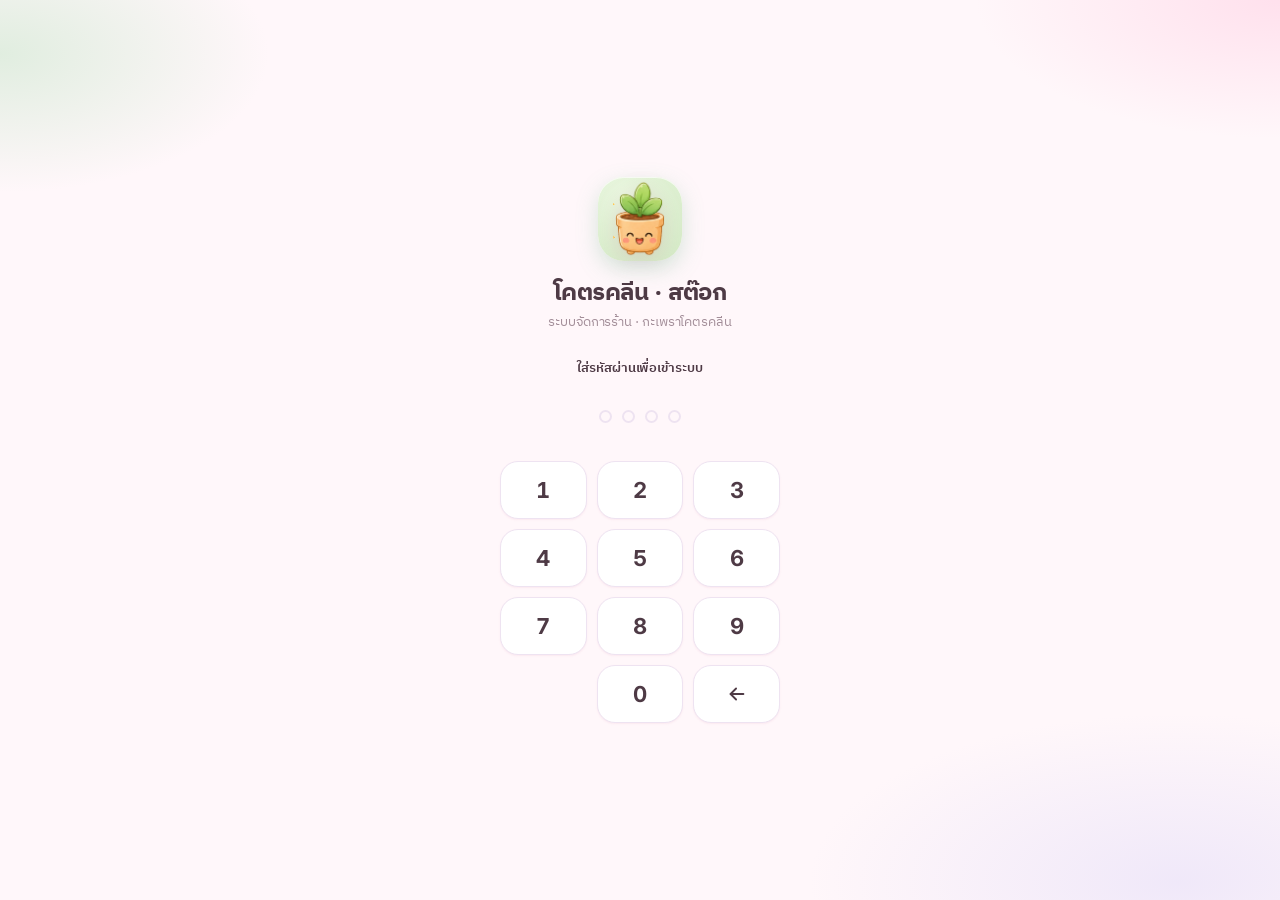
==== commit 168e686b: "Upload Rama9 app" ====
--- a/index.html
+++ b/index.html
@@ -3,7 +3,7 @@
 <head>
 <meta charset="utf-8" />
 <meta name="viewport" content="width=device-width, initial-scale=1, viewport-fit=cover" />
-<meta name="theme-color" content="#0F7A35" />
+<meta name="theme-color" content="#F76CA0" />
 <meta name="description" content="ระบบจัดการสต๊อก/รับของ ร้านกะเพราโคตรคลีน สาขาพระราม 9" />
 <title>CleanFoodRama9 · ระบบสต๊อกโคตรคลีน</title>
 
@@ -21,6 +21,8 @@
 <link rel="stylesheet" href="_ds/colors_and_type.css" />
 <link rel="stylesheet" href="css/cookbook.css" />
 <link rel="stylesheet" href="css/proto.css" />
+<!-- 4) Soft Kawaii skin — re-tints tokens + cuddly component polish (loads LAST) -->
+<link rel="stylesheet" href="css/kawaii.css" />
 </head>
 <body>
   <div id="app"></div>
--- a/css/proto.css
+++ b/css/proto.css
@@ -15,7 +15,7 @@
 }
 
 /* ---------- shell ---------- */
-.shell { display: flex; flex-direction: column; }
+.shell { display: flex; flex-direction: column; overflow-x: hidden; }
 .shell.no-pad { padding-bottom: 0; }
 .page-wrap { animation: pageIn .26s cubic-bezier(.2,.8,.2,1); }
 @media (prefers-reduced-motion: no-preference) {
@@ -182,6 +182,22 @@
 .acc-card.open .acc-head { background: var(--primary-tint); }
 .acc-chev { transition: transform .2s; color: var(--faint); display: grid; place-items: center; }
 .acc-card.open .acc-chev { transform: rotate(180deg); }
+/* แถบควบคุมของเจ้าของในการ์ดสูตร (เลื่อนขึ้น/ลง · ลบ) */
+.rcp-owner-strip { display: flex; align-items: center; gap: 8px; padding: 7px 12px; border-top: 1px solid var(--border-soft); background: var(--surface-tint); }
+.rcp-ctrl { display: inline-flex; align-items: center; gap: 5px; height: 30px; padding: 0 11px; border-radius: 9px; border: 1px solid var(--border-soft); background: var(--surface); color: var(--muted); font-size: 12.5px; font-weight: 600; transition: transform .1s, background .15s; }
+.rcp-ctrl svg { width: 14px; height: 14px; }
+.rcp-ctrl:active { transform: scale(.94); background: var(--primary-tint); color: var(--primary-dark); }
+.rcp-ctrl:disabled { opacity: .35; }
+.rcp-ctrl.danger { color: var(--danger); border-color: #FECDD3; }
+.rcp-ctrl.danger:active { background: var(--tint-rose); color: var(--danger-ink); }
+/* ปรับค่า assumption — แถวค่า + ป้าย "ใช้กับสูตรไหน" + แท็บเลือกร้าน */
+.asm-row .asm-use { font-size: 11px; color: var(--muted); margin-top: 2px; line-height: 1.45; }
+.asm-row .asm-use.ref { display: inline-flex; align-items: center; gap: 4px; color: var(--warning-ink); margin-top: 6px; }
+.asm-row .asm-use.ref svg { width: 11px; height: 11px; }
+.asm-shoptabs { display: flex; gap: 7px; flex-wrap: wrap; }
+.asm-shoptab { display: inline-flex; align-items: center; gap: 5px; padding: 7px 12px; border-radius: 999px; border: 1px solid var(--border-soft); background: var(--surface); color: var(--muted); font-size: 12.5px; font-weight: 600; transition: background .15s, color .15s; }
+.asm-shoptab svg { width: 12px; height: 12px; }
+.asm-shoptab.active { background: var(--primary); border-color: var(--primary); color: #fff; }
 .entry-row { display: flex; align-items: center; gap: 8px; padding: 8px 14px; border-top: 1px solid var(--border-soft); }
 .entry-name { flex: 1; min-width: 0; font-size: 13.5px; font-weight: 500; }
 .qty-in {
@@ -556,18 +572,30 @@
 /* ====================================================================
    v4 — home dashboard (จับคู่ภาพอ้างอิงที่อัพโหลด — illustrated)
 ==================================================================== */
-/* แถบบนหน้าหลัก (โลโก้กล่อง + ชื่อ + พิกัด + กระดิ่ง) */
-.home-top { display: flex; align-items: center; gap: 10px; padding: 14px 16px 6px; }
+/* แถบบนหน้าหลัก (โลโก้กล่อง + ชื่อ + พิกัด + กระดิ่ง) — wrap ได้บนจอแคบ */
+.home-top { display: flex; align-items: center; gap: 8px; padding: 12px 14px 6px; flex-wrap: nowrap; }
+.home-top-main { display: flex; align-items: center; gap: 9px; flex: 1 1 auto; min-width: 0; }
+/* ปุ่ม + ชื่อร้าน อยู่แถวเดียวกับชื่อแบรนด์ (ชิดขวา — ไม่ขึ้นบรรทัดใหม่) */
+.home-top-actions { display: flex; align-items: center; gap: 6px; flex: 0 0 auto; margin-left: auto; flex-wrap: nowrap; }
+@media (max-width: 412px) {
+  .home-top-tt h1 { font-size: 16px; }
+  .home-top .bell-btn { width: 36px; height: 36px; }
+}
+/* จอกว้าง (เดสก์ท็อป) → กลับมาเรียงแถวเดียวได้ มีที่พอ */
+@media (min-width: 560px) {
+  .home-top-main { flex: 1 1 58%; }
+  .home-top-actions { flex: 0 0 auto; margin-left: auto; }
+}
 .home-logo {
   width: 46px; height: 46px; border-radius: 15px; flex: none; display: grid; place-items: center;
   background: radial-gradient(120% 120% at 32% 22%, #F6E7CC, #E7CDA2); box-shadow: var(--shadow-xs);
 }
 .home-top-tt { flex: 1; min-width: 0; }
-.home-top-tt h1 { margin: 0; font-size: 18.5px; font-weight: 800; letter-spacing: -.02em; color: var(--primary-deep); line-height: 1.14; }
+.home-top-tt h1 { margin: 0; font-size: 17.5px; font-weight: 800; letter-spacing: -.02em; color: var(--primary-deep); line-height: 1.14; white-space: nowrap; overflow: hidden; text-overflow: ellipsis; }
 .home-top-tt p { margin: 2px 0 0; font-size: 11px; color: var(--muted); white-space: nowrap; overflow: hidden; text-overflow: ellipsis; }
 .home-top .store-dd { flex: none; }
-.home-top .store-chip { padding: 7px 10px; }
-.home-top .store-chip-name { max-width: 120px; }
+.home-top .store-chip { padding: 6px 9px; }
+.home-top .store-chip-name { max-width: 58px; }
 .bell-btn {
   position: relative; width: 42px; height: 42px; border-radius: 50%; flex: none; border: 1px solid var(--border);
   background: var(--surface); display: grid; place-items: center; color: var(--text); transition: transform .12s;
@@ -1156,6 +1184,7 @@
 
 /* แถบ PROTOTYPE — พาสเทลเขียวมินต์ อ่อนตา */
 .demo-strip { background: linear-gradient(90deg, #8FCBAA, #A8D5BE); color: #2C5743; font-weight: 700; }
+.demo-strip:empty { display: none; }
 
 /* แต้มประกายดาวเล็ก ๆ (ตกแต่งหัวการ์ด/ฮีโร่) */
 .sparkle { position: absolute; pointer-events: none; color: #FCD36B; opacity: .9; }
@@ -1320,14 +1349,15 @@
 
 /* ---------- การ์ดยอดขายทุกสาขา (เจ้าของ) ---------- */
 .sales-card { padding: 15px 16px; display: flex; flex-direction: column; gap: 11px;
-  background: radial-gradient(130% 120% at 100% 0%, rgba(167,201,122,.16) 0%, transparent 55%), var(--surface); }
+  background: linear-gradient(170deg, #F3F0FB 0%, #EEF6F1 48%, #FBF1F4 100%); border-color: #E7E1F3; }
 .sales-total { font: 800 22px/1 var(--font-num); letter-spacing: -.02em; color: var(--primary-deep); flex: none; }
-.sales-branches { display: flex; flex-wrap: wrap; gap: 7px; }
-.sb-chip { display: inline-flex; align-items: center; gap: 6px; padding: 6px 11px 6px 8px; border-radius: 999px;
-  background: var(--surface-tint, #F6F8F4); border: 1px solid var(--border-soft); }
+.sales-branches { display: grid; grid-template-columns: repeat(3, 1fr); gap: 7px; }
+.sb-chip { display: flex; flex-direction: column; align-items: stretch; gap: 3px; padding: 8px 9px; border-radius: 14px;
+  background: var(--surface-tint, #F6F8F4); border: 1px solid var(--border-soft); min-width: 0; }
+.sb-top { display: flex; align-items: center; gap: 5px; min-width: 0; }
 .sb-dot { width: 9px; height: 9px; border-radius: 50%; flex: none; }
-.sb-name { font-size: 12px; font-weight: 700; color: var(--text-2); }
-.sb-val { font-size: 12px; font-weight: 800; color: var(--text); }
+.sb-name { font-size: 11.5px; font-weight: 700; color: var(--text-2); overflow: hidden; text-overflow: ellipsis; white-space: nowrap; }
+.sb-val { font-size: 13px; font-weight: 800; color: var(--text); }
 .sales-sub { font-size: 11.5px; font-weight: 700; color: var(--muted); margin-top: 2px; }
 .minibars { width: 100%; display: block; }
 .minibars .mb-axis { stroke: var(--border); stroke-width: 1; }
@@ -1430,8 +1460,87 @@
 .stat-card { display: flex; flex-direction: column; gap: 2px; padding: 13px 14px; border-radius: 20px; text-align: left;
   border: 1.5px solid var(--border-soft); background: var(--surface); box-shadow: var(--shadow-xs); transition: transform .1s; }
 .stat-card:active { transform: scale(.99); }
-.sc-sales { border-color: #D4EBCC; background: radial-gradient(135% 130% at 100% 0%, rgba(84,174,123,.16) 0%, transparent 60%), var(--surface); }
-.sc-net   { border-color: #D5E4FB; background: radial-gradient(135% 130% at 100% 0%, rgba(91,155,246,.15) 0%, transparent 60%), var(--surface); }
+.sc-sales { border-color: #CFEBD8; background: linear-gradient(160deg, #EAF7EF 0%, #DDF1E6 100%); }
+.sc-net   { border-color: #CFE0FA; background: linear-gradient(160deg, #EAF1FE 0%, #DCE8FC 100%); }
+.sc-shops { border-color: #E2D5F7; background: linear-gradient(160deg, #F5EFFD 0%, #ECE0FB 100%); }
+.sc-stock { border-color: #FBE4B6; background: linear-gradient(160deg, #FFF8EC 0%, #FFF0D6 100%); }
+/* 4 สถิติ (เจ้าของ) 2×2 */
+.stat-grid4 { display: grid; grid-template-columns: 1fr 1fr; gap: 10px; }
+.stat-grid4 .stat-card { padding: 12px 13px; }
+.stat-grid4 .sc-num { font-size: 18px; }
+.sc-shops .sc-ic { background: #EADBFB; color: #7E59C9; }
+.sc-stock .sc-ic { background: #FBEBC6; color: #B5781A; }
+
+/* แท็บเลือกร้าน (หน้าแรกเจ้าของ) */
+.home-stores { display: flex; gap: 8px; overflow-x: auto; padding: 2px 0 2px; scrollbar-width: none; }
+.home-stores::-webkit-scrollbar { display: none; }
+.hstore-chip { flex: 0 0 auto; display: inline-flex; align-items: center; gap: 6px; padding: 9px 14px; border-radius: 999px;
+  border: 1.6px solid var(--border); background: var(--surface); color: var(--text-2); font: 700 13px var(--font-display);
+  cursor: pointer; box-shadow: var(--shadow-xs); transition: .15s; white-space: nowrap; }
+.hstore-chip:active { transform: scale(.96); }
+.hstore-chip .hstore-ic { display: grid; place-items: center; color: var(--muted); }
+.hstore-chip.on { background: linear-gradient(160deg, var(--primary), var(--primary-dark)); border-color: transparent; color: #fff; box-shadow: var(--shadow-brand, 0 8px 18px rgba(247,108,160,.34)); }
+.hstore-chip.on .hstore-ic { color: rgba(255,255,255,.92); }
+.hstore-chip.soon { opacity: .62; }
+.hstore-soon { font-size: 9.5px; font-weight: 700; background: rgba(0,0,0,.06); color: var(--muted); border-radius: 999px; padding: 1px 6px; }
+.hstore-chip.on .hstore-soon { background: rgba(255,255,255,.25); color: #fff; }
+
+/* illustrated icons (PNG) ในการ์ดหน้าแรก — โปร่งใส ไม่มี badge สี */
+.sc-ic img.kk-cic { width: 26px; height: auto; }
+.stat-card .sc-ic { background: transparent !important; box-shadow: none; width: auto; height: auto; }
+.fc-cart.img, .line-mascot.img { background: transparent !important; box-shadow: none; }
+.fc-cart.img img.kk-cic { width: 32px; height: auto; }
+.fc-deco.img { opacity: 1 !important; }
+.fc-deco.img img.kk-cic { filter: drop-shadow(0 4px 7px rgba(120,90,60,.18)); }
+.mf-deco.img { opacity: 1 !important; right: 12px; bottom: 8px; }
+.mf-deco.img img.kk-cic { filter: drop-shadow(0 4px 7px rgba(120,90,60,.16)); }
+.line-mascot.img img.kk-cic { width: 34px; height: auto; }
+.hstore-ic img.kk-cic { width: 20px; height: auto; }
+
+/* ===== แดชบอร์ดเจ้าของ — จัดวางตาม reference ===== */
+/* 4 การ์ดสถิติเรียงแถวเดียว · สีต่างกันต่อใบ */
+.stat-grid4 { display: grid; grid-template-columns: repeat(4, 1fr); gap: 8px; }
+.st4 { display: flex; flex-direction: column; align-items: flex-start; gap: 2px; padding: 11px 9px; border-radius: 18px;
+  border: 1.5px solid var(--border-soft); background: var(--surface); box-shadow: var(--shadow-xs); text-align: left; cursor: pointer; transition: transform .1s; }
+.st4:active { transform: scale(.98); }
+.st4-ic { margin-bottom: 3px; }
+.st4-ic img.kk-cic { width: 26px; height: auto; }
+.st4-label { font-size: 10.5px; font-weight: 700; color: var(--text-2); line-height: 1.2; }
+.st4-num { font: 800 16px/1.05 var(--font-num); font-variant-numeric: tabular-nums; letter-spacing: -.01em; margin-top: 2px; white-space: nowrap; }
+.st4-sub { font-size: 9px; color: var(--muted); margin-top: 2px; line-height: 1.2; }
+.st4-delta { color: #1F8F6E; font-weight: 800; margin-right: 3px; }
+.st4-green  { background: linear-gradient(165deg,#F1FBF5,#E6F7EC); border-color: #CFEBD8; }
+.st4-violet { background: linear-gradient(165deg,#F8F3FE,#EFE6FC); border-color: #E2D5F7; }
+.st4-amber  { background: linear-gradient(165deg,#FFF9EE,#FFF1D8); border-color: #FBE4B6; }
+.st4-blue   { background: linear-gradient(165deg,#F1F7FE,#E4EFFD); border-color: #CFE0FA; }
+
+/* ภาพรวมแต่ละร้าน — 3 การ์ดเรียงแถว */
+.dash-h { display: flex; align-items: center; gap: 6px; font: 800 14px var(--font-display); color: var(--primary-deep); margin: 4px 2px -2px; }
+.dash-h svg { color: var(--primary); }
+.shoprank-row { display: grid; grid-template-columns: repeat(3, 1fr); gap: 8px; }
+.shoprank { border: 1.5px solid var(--border-soft); border-top: 3px solid var(--sc); border-radius: 16px; background: var(--surface);
+  box-shadow: var(--shadow-xs); padding: 10px 9px; text-align: left; cursor: pointer; transition: transform .1s; }
+.shoprank:active { transform: scale(.98); }
+.sr-top { display: flex; align-items: center; gap: 5px; }
+.sr-mascot img { width: 22px; height: auto; }
+.sr-rank { margin-left: auto; font-size: 8.5px; font-weight: 800; color: #fff; background: var(--sc); border-radius: 999px; padding: 2px 6px; }
+.sr-name { font-size: 11px; font-weight: 700; color: var(--text); margin-top: 5px; overflow: hidden; text-overflow: ellipsis; white-space: nowrap; }
+.sr-rev { font: 800 15px var(--font-num); color: var(--sc); margin-top: 2px; }
+.sr-meta { display: flex; flex-direction: column; gap: 1px; font-size: 8.5px; color: var(--muted); margin-top: 3px; }
+.sr-delta { color: #1F8F6E; font-weight: 800; }
+
+/* โดนัท + สถานะออเดอร์ — เรียงคู่ */
+.dash-pair { display: grid; grid-template-columns: 1fr 1fr; gap: 10px; align-items: start; }
+.dash-card { padding: 13px; }
+.dash-card-h { font: 800 13.5px var(--font-display); color: var(--text); margin-bottom: 10px; }
+.dash-card .pie-row { flex-direction: column; align-items: center; gap: 9px; }
+.dash-card .pie-legend { width: 100%; gap: 5px; }
+.ord-row { display: flex; align-items: center; gap: 8px; padding: 8px 0; border-bottom: 1px solid var(--border-soft); }
+.ord-ic { display: grid; place-items: center; flex: none; }
+.ord-label { flex: 1; font-size: 12.5px; font-weight: 600; color: var(--text-2); }
+.ord-n { font: 800 14px var(--font-num); }
+.ord-more { display: flex; align-items: center; justify-content: center; gap: 4px; width: 100%; border: 0; background: transparent;
+  color: var(--primary-deep); font: 700 12px var(--font-display); padding: 9px 0 2px; cursor: pointer; }
 .sc-top { display: flex; align-items: center; gap: 8px; }
 .sc-ic { width: 30px; height: 30px; border-radius: 10px; display: grid; place-items: center; flex: none;
   background: var(--primary-soft); color: var(--primary-dark); }
@@ -1453,10 +1562,58 @@
   border: 1.5px solid var(--border); background: var(--surface) url("data:image/svg+xml;utf8,<svg xmlns='http://www.w3.org/2000/svg' width='10' height='10' viewBox='0 0 24 24' fill='none' stroke='%2378857E' stroke-width='2.4' stroke-linecap='round' stroke-linejoin='round'><path d='m6 9 6 6 6-6'/></svg>") no-repeat right 9px center;
   -webkit-appearance: none; appearance: none; max-width: 60%; text-overflow: ellipsis; }
 .branch-combo .bc-seg { stroke: #fff; stroke-width: .55; }
+
+/* กราฟชุดใหม่ (เจ้าของ): โดนัทช่องทาง + แท่งรายวัน + เส้นสะสม (สเกลแยก · อยู่ในการ์ด) */
+.chart-sec-head { display: flex; align-items: baseline; gap: 6px; margin: 2px 0 -2px; }
+.chart-sec-tt { font-size: 12.5px; font-weight: 800; color: var(--text); }
+.chart-sec-sub { font-size: 10.5px; color: var(--faint); font-weight: 600; }
+.chart-divider { height: 1px; background: var(--border-soft); margin: 3px 0; }
+.chart-box { width: 100%; overflow: hidden; }
+.chart-box svg { max-width: 100%; display: block; }
+.pie { display: block; }
+.pie-seg { stroke: #fff; stroke-width: 1.2; }
+.pie-row { display: flex; align-items: center; gap: 14px; }
+.pie-legend { flex: 1; min-width: 0; display: flex; flex-direction: column; gap: 5px; }
+.pie-leg-item { display: flex; align-items: center; gap: 7px; font-size: 12px; }
+.pie-dot { width: 10px; height: 10px; border-radius: 3px; flex: none; }
+.pie-leg-name { flex: 1; min-width: 0; white-space: nowrap; overflow: hidden; text-overflow: ellipsis; color: var(--text-2); font-weight: 600; }
+.pie-leg-pct { font-weight: 800; color: var(--text); flex: none; }
+.pie-leg-val { color: var(--muted); font-size: 11px; flex: none; min-width: 52px; text-align: right; }
+.barchart .axis { stroke: var(--border); stroke-width: 1; }
+.barchart .grid-r { stroke: var(--border-soft); stroke-width: 1; stroke-dasharray: 2 3; }
+.barchart .tick-r { font: 700 8px var(--font-num); fill: var(--faint); }
+.barchart .axis-lbl { font: 700 8px var(--font-num); fill: var(--faint); }
+
+/* เพลงร้าน: แถบเล่นจริง + ตัวตัดเพลง */
+.mplay-track { margin-top: 11px; height: 6px; border-radius: 999px; background: var(--border-soft); overflow: hidden; cursor: pointer; }
+.mplay-fill { display: block; height: 100%; width: 0%; border-radius: 999px; background: linear-gradient(90deg, #60A5FA, #2563EB); transition: width .12s linear; }
+.trim-row { display: flex; align-items: center; gap: 10px; font-size: 12px; font-weight: 700; color: var(--text-2); }
+.trim-row > span { flex: none; width: 30px; }
+.trim-range { flex: 1; accent-color: var(--primary); height: 22px; }
 .combo .grid-r { stroke: var(--border-soft); stroke-width: 1; stroke-dasharray: 2 3; }
 .combo .tick-r { font: 700 8px var(--font-num); fill: var(--faint); }
 .combo .combo-cap { font: 700 8.5px var(--font-sans, inherit); fill: var(--primary-dark); }
 .combo .combo-end { font: 800 10px var(--font-num); fill: var(--primary-deep); }
+
+/* เส้นสะสม 3 เส้น (รายรับ/รายจ่าย/กำไร) + แท่งรายได้รายวัน */
+.combo.cumlines .cl-bar { fill: #DCE6F4; }
+.cumlines .cl-in { fill: none; stroke: #34B97A; stroke-width: 2.6; stroke-linecap: round; stroke-linejoin: round; }
+.cumlines .cl-ex { fill: none; stroke: #EF8C3B; stroke-width: 2.2; stroke-linecap: round; stroke-linejoin: round; }
+.cumlines .cl-pf { fill: none; stroke: #7C3AED; stroke-width: 2.6; stroke-linecap: round; stroke-linejoin: round; }
+.cumlines .cl-dot-in { fill: #34B97A; stroke: #fff; stroke-width: 1.5; }
+.cumlines .cl-dot-ex { fill: #EF8C3B; stroke: #fff; stroke-width: 1.5; }
+.cumlines .cl-dot-pf { fill: #7C3AED; stroke: #fff; stroke-width: 1.5; }
+
+/* Inventory Analysis — แถวรายการ (อ่านง่าย · หน่วยตรง · ไม่โชว์เลขเพี้ยน) */
+.inv-row { display: flex; gap: 11px; align-items: flex-start; padding: 12px 0; border-top: 1px solid var(--border-soft); }
+.inv-row:first-child { border-top: 0; }
+.inv-body { flex: 1; min-width: 0; }
+.inv-name { font-weight: 700; font-size: 13.5px; }
+.inv-meta { display: flex; gap: 5px 11px; flex-wrap: wrap; font-size: 11.5px; color: var(--muted); margin: 3px 0 7px; align-items: baseline; }
+.inv-meta .tnum { font-variant-numeric: tabular-nums; }
+.inv-right { flex: none; text-align: right; min-width: 56px; }
+.inv-right .q { font: 800 18px/1 var(--font-num); font-variant-numeric: tabular-nums; }
+.inv-right .qu { font-size: 10.5px; color: var(--muted); margin-top: 2px; }
 
 /* แถบข้อความวิ่ง (หัวหน้า/พนักงาน) */
 .msg-ticker { display: flex; align-items: center; gap: 10px; width: 100%; padding: 9px 12px; border-radius: 16px; overflow: hidden;
@@ -1467,7 +1624,7 @@
 .ticker-run { position: absolute; top: 50%; transform: translateY(-50%); white-space: nowrap; display: inline-flex; align-items: center; gap: 9px;
   animation: tickerLTR 15s linear infinite; will-change: left; }
 .msg-ticker:hover .ticker-run, .msg-ticker:active .ticker-run { animation-play-state: paused; }
-@keyframes tickerLTR { 0% { left: -100%; } 100% { left: 100%; } }
+@keyframes tickerLTR { 0% { left: 100%; } 100% { left: -100%; } }
 .ticker-msg { font-size: 13px; font-weight: 700; color: var(--text-2); }
 .ticker-cta { flex: none; display: inline-flex; align-items: center; gap: 2px; font-size: 12px; font-weight: 800; color: #6D28D9; }
 @media (prefers-reduced-motion: reduce) {
@@ -1491,3 +1648,31 @@
 .ds-check { flex: none; width: 22px; height: 22px; border-radius: 7px; display: grid; place-items: center;
   border: 1.5px solid var(--border); background: var(--surface); color: #fff; }
 .ds-check.on { background: var(--primary); border-color: var(--primary); }
+
+/* ====================================================================
+   ท่าทาง (gestures) — ลากเลื่อนแถบแท็บบน PC + เงาบอกเลื่อนได้ + ปัดขอบจอ back/forward
+==================================================================== */
+/* แถบแท็บแนวนอนที่เลื่อนได้ → ชี้ว่าจับลากได้บน PC */
+.cat-tabs, .sec-tabs, .subtabs, .md-tabs, .fc7-daystrip, .fc7-days, .kk-hscroll {
+  cursor: grab; scroll-behavior: smooth; touch-action: pan-x;
+}
+.kk-dragging { cursor: grabbing !important; scroll-behavior: auto !important; user-select: none; scroll-snap-type: none; }
+.kk-dragging * { pointer-events: none; }
+
+/* เงาจาง ๆ ขอบซ้าย/ขวา = ยังมีแท็บให้เลื่อนต่อ (ค่อย ๆ จางที่ขอบจริง ๆ) */
+.kk-fade-r { -webkit-mask-image: linear-gradient(to right, #000 calc(100% - 26px), transparent); mask-image: linear-gradient(to right, #000 calc(100% - 26px), transparent); }
+.kk-fade-l { -webkit-mask-image: linear-gradient(to left, #000 calc(100% - 26px), transparent); mask-image: linear-gradient(to left, #000 calc(100% - 26px), transparent); }
+.kk-fade-l.kk-fade-r { -webkit-mask-image: linear-gradient(to right, transparent, #000 26px, #000 calc(100% - 26px), transparent); mask-image: linear-gradient(to right, transparent, #000 26px, #000 calc(100% - 26px), transparent); }
+
+/* ตัวบอกปัดขอบจอ = back / forward */
+.kk-edge-hint { position: fixed; top: 50%; z-index: 80; width: 46px; height: 46px; margin-top: -23px;
+  display: grid; place-items: center; border-radius: 50%; pointer-events: none;
+  background: var(--surface, #fff); box-shadow: 0 6px 22px rgba(31,46,38,.22), 0 0 0 1px var(--border-soft, #e5e9e6);
+  opacity: 0; transition: opacity .14s; }
+.kk-edge-hint.left { left: 12px; }
+.kk-edge-hint.right { right: 12px; }
+.kk-edge-hint.on { opacity: calc(.45 + var(--p, 0) * .55); }
+.kk-edge-arrow { width: 13px; height: 13px; border-left: 2.5px solid var(--primary, #2f8f5b); border-bottom: 2.5px solid var(--primary, #2f8f5b); }
+.kk-edge-hint.left .kk-edge-arrow { transform: rotate(45deg); margin-left: 4px; }
+.kk-edge-hint.right .kk-edge-arrow { transform: rotate(-135deg); margin-right: 4px; }
+@media (prefers-reduced-motion: reduce) { .kk-edge-hint { transition: none; } .cat-tabs, .sec-tabs, .subtabs, .md-tabs, .fc7-daystrip, .fc7-days { scroll-behavior: auto; } }
--- a/css/kawaii.css
+++ b/css/kawaii.css
@@ -0,0 +1,680 @@
+/* ============================================================
+   kawaii.css — "โคตรคลีน · Soft Kawaii" skin
+   Loaded LAST (after proto.css). Re-tints the whole design-token
+   layer to a soft pastel-pink palette and adds rounded, cuddly
+   component polish + cut-out mascot/icon sprites — matching the
+   Forecast & Stock Planner reference art. Because every screen is
+   built on var(--primary)/--bg/--surface/etc., flipping the tokens
+   here re-skins ALL pages at once.
+   ============================================================ */
+
+@import url("https://fonts.googleapis.com/css2?family=Baloo+Thai+2:wght@500;600;700;800&family=Mali:wght@500;600;700&display=swap");
+
+/* ---- 1) TOKEN RE-TINT (cascade everywhere) ---- */
+:root,
+.skin-holding,
+.brand-kaprao,
+.brand-holding {
+  /* bright multicolor-pastel surfaces (cooler, less pink wash) */
+  --bg:            #FBFAFE;
+  --bg-deep:       #F1ECF7;
+  --surface:       #FFFFFF;
+  --surface-soft:  #F6F2FB;
+  --surface-tint:  #FCFAFE;
+  --cream:         #FFF4E9;
+
+  /* warm plum ink (kawaii — never pure black) */
+  --text:          #4E3A45;
+  --text-2:        #735A66;
+  --muted:         #A28D98;
+  --faint:         #C5B1BB;
+
+  /* soft rose primary — gentler & less red than the old candy pink */
+  --primary:       #F58AB7;
+  --primary-dark:  #ED73A6;
+  --primary-deep:  #CF5C92;
+  --primary-soft:  #FCE4F0;
+  --primary-ink:   #A8497B;
+  --primary-tint:  #FFF4FA;
+
+  /* holding aliases → soft rose so legacy .skin-holding rules follow */
+  --hold-primary:  #F58AB7; --hold-deep: #CF5C92; --hold-bright: #FFA8CA;
+  --hold-soft:     #FCE4F0; --hold-ink:  #A8497B; --hold-accent: #F4B43C;
+  --b-primary:     #F58AB7; --b-primary-dk: #CF5C92; --b-bright: #FFBBD4;
+  --b-soft:        #FCE4F0; --b-accent: #F4B43C; --b-ink: #5A3F4A;
+
+  --border:        #EEE3F1;
+  --border-soft:   #F3ECF7;
+
+  /* pastel status — danger softened toward warm coral (less pure red) */
+  --warning: #F4A64C;  --warning-soft: #FFF0D9;  --warning-ink: #A96A12;
+  --danger:  #F0708F;  --danger-soft:  #FDE6EC;  --danger-ink:  #BE5478;
+  --info:    #72A8E8;  --info-soft:    #E5F0FD;  --info-ink:    #3E72B4;
+  /* green + pink ink (ใช้ในหน้าเตรียมของ/สูตร — ก่อนหน้านี้ไม่ได้นิยาม) */
+  --green:   #46B47A;  --green-soft:   #E8F8EF;  --green-ink:   #2E8C5A;
+  --pink-ink: #B22B62;
+  --review:  #E2A93E;
+  --dup:     #AB90E2;
+
+  --tint-green:  #EAF8F0;
+  --tint-amber:  #FFF6E6;
+  --tint-blue:   #EBF3FE;
+  --tint-rose:   #FFF0F6;
+  --tint-violet: #F5EFFE;
+
+  /* rounder, softer */
+  --r-sm: 14px; --r-md: 18px; --r-lg: 22px; --r-xl: 26px; --r-2xl: 30px;
+  --shadow-xs: 0 1px 2px rgba(214,120,160,.10);
+  --shadow-sm: 0 2px 6px rgba(214,120,160,.12);
+  --shadow-md: 0 8px 20px rgba(214,120,160,.14), 0 2px 5px rgba(214,120,160,.08);
+  --shadow-lg: 0 20px 44px rgba(190,90,135,.20), 0 5px 14px rgba(190,90,135,.10);
+  --shadow-nav: 0 -6px 26px rgba(214,120,160,.14), 0 2px 6px rgba(214,120,160,.06);
+  --shadow-brand: 0 8px 20px rgba(247,108,160,.34);
+
+  --font-display: "Baloo Thai 2", "IBM Plex Sans Thai", system-ui, sans-serif;
+  --font-script:  "Mali", "IBM Plex Sans Thai", cursive;
+}
+
+body, body.kk-base { background: var(--bg); color: var(--text); }
+
+/* bright multicolor-pastel dotted backdrop behind the whole app */
+body::before {
+  content: ""; position: fixed; inset: 0; z-index: -1; pointer-events: none;
+  background:
+    radial-gradient(circle at 10% 6%,  rgba(255,205,230,.40) 0, transparent 24%),
+    radial-gradient(circle at 90% 5%,  rgba(206,226,255,.42) 0, transparent 24%),
+    radial-gradient(circle at 84% 58%, rgba(224,210,250,.34) 0, transparent 26%),
+    radial-gradient(circle at 76% 96%, rgba(208,244,224,.42) 0, transparent 26%),
+    radial-gradient(circle at 6% 92%,  rgba(255,238,200,.40) 0, transparent 24%);
+}
+
+/* ---- 2) HEADERS — rounded display font, pink accent ---- */
+.hdr-title, .kk-base h1, .kk-base h2, h1, h2 { font-family: var(--font-display); letter-spacing: -.01em; }
+.hdr-title { color: var(--text); }
+.hdr-sub  { color: var(--muted); }
+.overline { color: var(--primary-ink); opacity: .9; }
+
+/* ---- 3) CARDS — cuddly radius + soft pink hairline ---- */
+.card { border-radius: var(--r-lg); border: 1.5px solid var(--border); box-shadow: var(--shadow-sm); }
+.acc-card, .soft-card { border-radius: var(--r-lg); }
+.soft-card.soft-green  { background: var(--tint-green);  border-color: #CFEEDC; }
+.soft-card.soft-rose   { background: var(--tint-rose);   border-color: #FAD6E4; }
+.soft-card.soft-amber  { background: var(--tint-amber);  border-color: #FBE6BE; }
+.soft-card.soft-blue   { background: var(--tint-blue);   border-color: #D5E6FB; }
+.soft-card.soft-violet { background: var(--tint-violet); border-color: #E6DBF9; }
+
+/* ---- 4) BOTTOM NAV — floating candy bar ---- */
+.nav {
+  background: rgba(255,255,255,.96); backdrop-filter: blur(10px);
+  border-top: 0; border-radius: 26px 26px 0 0;
+  box-shadow: var(--shadow-nav); border: 1.5px solid var(--border-soft); border-bottom: 0;
+}
+.navtab { color: var(--faint); }
+.navtab .lbl { font-weight: 700; }
+/* แท็บ active + ปุ่มกลาง (FAB) — เปลี่ยนจากชมพู → ฟ้าพาสเทลไล่เฉด */
+.navtab.active { color: #3D7AC0; background: rgba(98,168,236,.14); }
+.navtab.active svg { color: #62A8EC; }
+.nav-fab {
+  background: linear-gradient(150deg, #8FCDF5 0%, #5697E2 100%) !important;
+  box-shadow: 0 8px 20px rgba(86,151,226,.42), inset 0 1px 0 rgba(255,255,255,.35);
+}
+
+/* ---- 5) CHIPS / TABS / BADGES ---- */
+.chip { border-radius: 999px; border: 1.5px solid var(--border); background: var(--surface); }
+.chip.active { background: linear-gradient(160deg, var(--primary), var(--primary-dark)); border-color: transparent; color: #fff; box-shadow: var(--shadow-brand); }
+.sec-chip.active { background: linear-gradient(160deg, var(--primary), var(--primary-deep)); }
+.badge { border-radius: 999px; font-weight: 800; }
+.badge-green  { background: #E5F7EC; color: #2E8C5A; border: 1px solid #C9ECD7; }
+.badge-yellow { background: #FFF3DC; color: #B5781A; border: 1px solid #FBE4B6; }
+.badge-red    { background: #FFE4EC; color: #C8396A; border: 1px solid #FAC9D9; }
+.badge-violet { background: #F1EAFD; color: #7E59C9; border: 1px solid #E2D5F7; }
+.badge-blue   { background: #E6F1FE; color: #3F73B8; border: 1px solid #CFE2FB; }
+.badge-fifo   { background: var(--cream); color: #9A7B57; border: 1px solid #F0E2CC; }
+
+/* ---- 6) BUTTONS / INPUTS ---- */
+.btn { border-radius: 999px; }
+.btn-primary { background: linear-gradient(160deg, var(--primary), var(--primary-dark)); border-color: transparent; box-shadow: var(--shadow-brand); }
+.mini-btn { border-radius: 999px; }
+.input { border-radius: 14px; border: 1.6px solid var(--border); background: var(--surface); }
+.input:focus { border-color: var(--primary); box-shadow: 0 0 0 3px var(--primary-soft); outline: none; }
+.hdr-icon { border-radius: 14px; }
+
+/* ---- 7) CATEGORY ICON CHIPS — soft pastel fills ---- */
+.catic { border-radius: 14px; }
+.catic.green  { background: #E3F6EC; color: #2E8C5A; }
+.catic.rose   { background: #FFE3EE; color: #D23C79; }
+.catic.amber  { background: #FFF1D6; color: #B5781A; }
+.catic.blue   { background: #E5F0FD; color: #3F73B8; }
+.catic.violet { background: #F1E9FD; color: #7E59C9; }
+.catic.fill   { background: linear-gradient(180deg, var(--primary), var(--primary-dark)); box-shadow: 0 3px 9px rgba(247,108,160,.34); }
+
+/* ---- 8) NOTE / EMPTY ---- */
+.note { border-radius: 16px; background: var(--primary-tint); border: 1.5px solid var(--primary-soft); color: var(--text-2); }
+.note svg { color: var(--primary); }
+.note.amber { background: var(--warning-soft); border-color: #FBE6BE; }
+.note.amber svg { color: var(--warning); }
+
+/* ---- 9) HOME HERO — bright multicolor pastel sky ---- */
+.hero2, .home-hero {
+  border-radius: 26px;
+  background:
+    radial-gradient(70% 110% at 90% 12%, rgba(255,206,228,.80) 0, transparent 58%),
+    radial-gradient(65% 100% at 14% 16%, rgba(206,228,255,.72) 0, transparent 58%),
+    radial-gradient(80% 120% at 50% 112%, rgba(214,244,226,.64) 0, transparent 60%),
+    linear-gradient(118deg, #FFE9F3 0%, #F3ECFF 38%, #E8F3FF 68%, #FDF3E6 100%) !important;
+  border: 1.5px solid #F0DDF0 !important;
+}
+/* softer multicolor severity chips on the low-stock grid (less harsh red/orange) */
+.low-stat.s-vlo { background: #F0708F !important; }
+.low-stat.s-lo  { background: #F79C6B !important; }
+.low-stat.s-mid { background: #FBCB5A !important; }
+
+.hero2 .greet, .home-hero-greet { color: var(--primary-deep) !important; }
+.hero2 .greet svg { color: var(--primary) !important; }
+.hero2 .bigdate, .home-hero-date { color: var(--primary-deep) !important; }
+.hero2 .bigdate b { color: var(--primary) !important; }
+.hero2 .meta .ic-cal { color: var(--primary) !important; }
+
+/* ---- 10) MASCOT / ICON SPRITES ---- */
+.kk-mascot { display: block; flex: none; object-fit: contain; pointer-events: none;
+  filter: drop-shadow(0 6px 10px rgba(190,90,135,.18)); }
+.kk-cic { display: inline-block; flex: none; object-fit: contain; vertical-align: middle; }
+/* soft cute float for hero mascots */
+@media (prefers-reduced-motion: no-preference) {
+  .kk-mascot.kk-float { animation: kkfloat 4.5s ease-in-out infinite; }
+}
+@keyframes kkfloat { 0%,100% { transform: translateY(0) } 50% { transform: translateY(-6px) } }
+
+/* sparkle pseudo-deco helper */
+.kk-spark { position: relative; }
+
+/* ============================================================
+   PREP PAGE — date hero · horizon seg/formula · compact table · rice
+   ============================================================ */
+.fc-empty-hero { display: flex; align-items: center; gap: 14px; padding: 18px; border-radius: 24px;
+  background: linear-gradient(120deg, #FFF0D9 0%, #FFF6EC 60%, #FFE9F1 100%); border: 1.5px solid #FBE6C2; }
+
+.prep-hero { position: relative; display: flex; align-items: center; gap: 12px; padding: 14px 16px; border-radius: 24px;
+  background: radial-gradient(70% 120% at 90% 10%, rgba(255,213,231,.7) 0, transparent 60%), linear-gradient(118deg, #FFF3DD 0%, #FFF7EC 55%, #FFEEF5 100%);
+  border: 1.5px solid #FBE6C2; overflow: hidden; }
+.prep-hero-k { font: 700 13px var(--font-display); color: var(--primary-deep); }
+.prep-hero-d { font: 800 21px/1.1 var(--font-display); color: var(--text); letter-spacing: -.01em; margin: 1px 0 6px; }
+.prep-hero-meta { display: flex; flex-wrap: wrap; gap: 6px; }
+.prep-badge { font-size: 11px; font-weight: 700; padding: 3px 10px; border-radius: 999px; background: var(--surface); color: var(--primary-ink); border: 1.5px solid var(--primary-soft); }
+.prep-badge.ok { color: #2E8C5A; background: #EAF8F0; border-color: #CFEEDC; }
+
+.prep-seg { display: inline-flex; background: var(--bg-deep); border-radius: 999px; padding: 3px; gap: 2px; flex: 1; }
+.prep-seg-b { flex: 1; border: 0; background: transparent; border-radius: 999px; padding: 7px 6px; font: 700 12.5px var(--font-ui); color: var(--muted); cursor: pointer; }
+.prep-seg-b.on { background: linear-gradient(160deg, var(--primary), var(--primary-dark)); color: #fff; box-shadow: var(--shadow-brand); }
+
+.prep-table { background: var(--surface); border: 1.5px solid var(--border); border-radius: var(--r-lg); overflow: hidden; box-shadow: var(--shadow-sm); }
+.prep-head, .prep-row { display: grid; grid-template-columns: minmax(56px,1fr) 50px 52px 50px 46px 52px; align-items: center; gap: 3px; padding: 9px 9px; }
+.prep-head { position: sticky; top: 0; z-index: 2; background: var(--primary-tint); border-bottom: 1.5px solid var(--primary-soft); }
+.prep-head > div { font: 800 9.5px var(--font-ui); letter-spacing: .02em; color: var(--primary-ink); text-transform: uppercase; text-align: right; }
+.prep-head > div:first-child { text-align: left; }
+.prep-row { border-top: 1px solid var(--border-soft); cursor: pointer; transition: background .12s; }
+.prep-row:first-of-type { border-top: 0; }
+.prep-row:active { background: var(--surface-soft); }
+.prep-row.on { background: var(--primary-tint); }
+.prep-row.dim { opacity: .6; }
+.prep-name { display: flex; align-items: center; gap: 8px; min-width: 0; }
+.prep-name img, .prep-name svg, .prep-name .item-ic { width: 30px !important; height: 30px !important; flex: none; }
+.prep-name > span { font: 700 12.5px var(--font-ui); color: var(--text); overflow: hidden; text-overflow: ellipsis; white-space: nowrap; }
+.prep-rec { text-align: right; line-height: 1; }
+.prep-rec b { font: 800 15.5px var(--font-num); color: var(--primary-deep); font-variant-numeric: tabular-nums; }
+.prep-rec.muted { color: var(--faint); font-weight: 700; }
+.prep-rec i { display: block; font-size: 9.5px; font-style: normal; color: var(--muted); margin-top: 1px; }
+.prep-c { text-align: right; font: 700 11.5px var(--font-num); color: var(--text-2); font-variant-numeric: tabular-nums; }
+.prep-c b { font-weight: 800; color: var(--text); }
+.prep-c s { display: block; text-decoration: none; font-size: 10px; color: var(--muted); }
+.prep-err { display: inline-flex; align-items: center; gap: 2px; font-size: 9.5px; font-weight: 800; padding: 2px 6px; border-radius: 999px; white-space: nowrap; }
+.prep-err.good { background: #E5F7EC; color: #2E8C5A; }
+.prep-err.ok   { background: #FFF3DC; color: #B5781A; }
+.prep-err.hi   { background: #FFE4EC; color: #C8396A; }
+.prep-err.learn { background: #F1E9FD; color: #7E59C9; }
+.prep-err.learn img { width: 12px; height: 12px; }
+.prep-exp { padding: 6px 13px 12px; background: var(--primary-tint); border-top: 1px dashed var(--primary-soft); }
+.prep-exp-row { display: flex; justify-content: space-between; gap: 10px; padding: 5px 0; font-size: 12px; color: var(--muted); border-bottom: 1px solid var(--border-soft); }
+.prep-exp-row:last-child { border-bottom: 0; }
+.prep-exp-row b { color: var(--text); font-weight: 700; }
+.prep-group { border-top: 1px solid var(--border-soft); }
+.prep-group:first-of-type { border-top: 0; }
+.prep-group .prep-row { border-top: 0; }
+
+.rice-card { padding: 14px 15px; background: linear-gradient(130deg, #F6F0FF 0%, #FFF7FB 55%, #FFF3E8 100%); border-color: #E8DCF8; }
+.rice-eq { display: grid; grid-template-columns: 1fr auto 1fr; align-items: center; gap: 8px; margin-bottom: 12px; }
+.rice-eq-c { background: var(--surface); border: 1.5px solid var(--border); border-radius: 16px; padding: 9px 8px; text-align: center; }
+.rice-eq-c small { display: block; font-size: 10px; color: var(--muted); margin-bottom: 2px; }
+.rice-eq-c b { font: 800 22px var(--font-num); color: var(--text); font-variant-numeric: tabular-nums; }
+.rice-eq-c b.hi { color: var(--dup); }
+.rice-eq-c i { font-style: normal; font-size: 10px; color: var(--muted); margin-left: 2px; }
+.rice-op { font: 800 16px var(--font-num); color: var(--primary); }
+.rice-split { display: grid; grid-template-columns: 1fr 1fr; gap: 9px; }
+.rice-pill { display: flex; align-items: center; gap: 9px; padding: 10px; border-radius: 18px; }
+.rice-pill.bb { background: #F3ECFD; border: 1.5px solid #E2D5F7; }
+.rice-pill.jm { background: #FFF6E4; border: 1.5px solid #FBE6BC; }
+.rice-pill-t { font-size: 11.5px; font-weight: 700; color: var(--text-2); }
+.rice-pill-v { font: 800 17px var(--font-num); color: var(--text); font-variant-numeric: tabular-nums; }
+.rice-ring { width: 42px; height: 42px; border-radius: 50%; display: grid; place-items: center; flex: none; }
+.rice-ring::after { content: ""; position: absolute; width: 30px; height: 30px; border-radius: 50%; background: var(--surface); }
+.rice-ring-n { position: relative; z-index: 1; font: 800 11px var(--font-num); color: var(--text-2); }
+
+/* ===== FIFO prep table extras ===== */
+.prep-sum-grid { display: grid; grid-template-columns: 1fr 1fr 1fr; gap: 8px; }
+.prep-sum { display: flex; align-items: center; gap: 8px; padding: 10px 10px; border-radius: 18px; border: 1.5px solid var(--border); background: var(--surface); }
+.prep-sum.rose { background: #FFF1F6; border-color: #FAD6E4; }
+.prep-sum.amber { background: #FFF7E6; border-color: #FBE6BE; }
+.prep-sum.violet { background: #F5EFFE; border-color: #E6DBF9; }
+.prep-sum img { width: 26px; height: 26px; flex: none; }
+.prep-sum-v { font: 800 15px var(--font-display); color: var(--text); line-height: 1.05; white-space: nowrap; }
+.prep-sum-k { font-size: 10.5px; font-weight: 700; color: var(--text-2); }
+.prep-sum-s { font-size: 9px; color: var(--muted); }
+.prep-chips { display: flex; gap: 6px; flex-wrap: wrap; }
+.prep-chips .chip { padding: 6px 14px; font-size: 12.5px; font-weight: 700; }
+.prep-row.rice { background: linear-gradient(90deg, #FBF5FF, var(--surface)); }
+.prep-st { display: inline-block; font-size: 9.5px; font-weight: 800; padding: 3px 7px; border-radius: 999px; white-space: nowrap; }
+.prep-st.vlow { background: #FEE0E8; color: #C8396A; }
+.prep-st.mid  { background: #FFF1D6; color: #B5781A; }
+.prep-st.ok   { background: #E5F7EC; color: #2E8C5A; }
+.prep-st.none { background: var(--bg-deep); color: var(--faint); }
+.prep-c .lead, .prep-c.lead { color: var(--primary-deep); font-weight: 800; }
+.prep-c.lead { font: 800 13.5px var(--font-num); color: var(--primary-deep); font-variant-numeric: tabular-nums; }
+.fifo-head, .fifo-row { display: grid; grid-template-columns: 22px minmax(72px,1.3fr) 1fr 1fr 1fr; align-items: center; gap: 4px; padding: 6px 2px; font-size: 11px; }
+.fifo-head { font-weight: 800; color: var(--primary-ink); border-bottom: 1px solid var(--primary-soft); padding-bottom: 5px; }
+.fifo-head .fifo-c, .fifo-row .fifo-c { text-align: right; }
+.fifo-row { border-bottom: 1px solid var(--border-soft); }
+.fifo-no { width: 22px; height: 22px; border-radius: 50%; background: var(--primary-soft); color: var(--primary-deep); display: grid; place-items: center; font-weight: 800; font-size: 10.5px; }
+.fifo-d { display: flex; align-items: center; gap: 5px; font-weight: 600; color: var(--text-2); min-width: 0; }
+.fifo-d img { width: 20px; height: 20px; }
+.fifo-c { color: var(--text-2); font-variant-numeric: tabular-nums; }
+.fifo-c.use { color: var(--primary-deep); font-weight: 700; }
+.fifo-row.short { background: #FFF1F4; border-radius: 10px; }
+.fifo-row.short .fifo-no { background: var(--danger-soft); color: var(--danger-ink); }
+.fifo-row.short .fifo-c.use { color: var(--danger); }
+.fifo-row.rice { grid-template-columns: minmax(96px,1.4fr) 1fr 1fr 1fr; }
+.fifo-sum { display: flex; align-items: center; gap: 7px; margin-top: 9px; padding: 9px 11px; border-radius: 13px; background: var(--surface); border: 1.5px solid var(--primary-soft); font-size: 12px; color: var(--text-2); line-height: 1.45; }
+.fifo-sum img { flex: none; }
+
+/* ===== grouped forecast cards ===== */
+.fc-groups { display: flex; flex-direction: column; gap: 12px; }
+.fc-group { background: var(--surface); border: 1.5px solid var(--border); border-radius: 20px; overflow: hidden; box-shadow: var(--shadow-sm); }
+.fc-group-head { display: flex; align-items: center; gap: 9px; padding: 12px 14px; cursor: pointer; -webkit-tap-highlight-color: transparent; }
+.fc-group-ic { width: 34px; height: 34px; border-radius: 11px; display: grid; place-items: center; flex: none; background: var(--bg-deep); }
+.fc-group-ic.tint-rose { background: #FFE4EF; } .fc-group-ic.tint-amber { background: #FFEFCC; }
+.fc-group-ic.tint-blue { background: #E4EEFE; } .fc-group-ic.tint-violet { background: #EEE4FB; }
+.fc-group-ic.tint-green { background: #DDF3E5; } .fc-group-ic.tint-mint { background: #DDF3E5; }
+.fc-group-name { font: 800 15px var(--font-display); color: var(--text); flex: 1; min-width: 0; }
+.fc-group-low { font-size: 10.5px; font-weight: 800; color: #C8396A; background: #FEE0E8; padding: 3px 9px; border-radius: 999px; }
+.fc-group-badge { font-size: 11px; font-weight: 700; color: var(--primary-deep); background: var(--primary-soft); padding: 4px 11px; border-radius: 999px; }
+.fc-chev { color: var(--faint); display: inline-flex; transition: transform .18s ease; }
+.fc-chev.open { transform: rotate(180deg); }
+.fc-group-body { border-top: 1px solid var(--border-soft); }
+.fc-row { display: grid; grid-template-columns: 34px 1fr auto 18px; align-items: center; gap: 9px; padding: 10px 14px; border-top: 1px solid var(--border-soft); cursor: pointer; -webkit-tap-highlight-color: transparent; }
+.fc-group-body > .fc-row:first-child, .fc-group-body > .fc-rowgroup:first-child .fc-row { border-top: none; }
+.fc-row img { width: 34px; height: 34px; border-radius: 9px; }
+.fc-row.on { background: var(--surface-soft); }
+.fc-row-main { min-width: 0; }
+.fc-row-name { font-size: 14px; font-weight: 700; color: var(--text); line-height: 1.25; }
+.fc-row-sub { display: flex; align-items: center; gap: 4px; font-size: 11.5px; color: var(--muted); margin-top: 2px; }
+.fc-row-sub b { color: var(--text-2); font-weight: 700; }
+.fc-row-sub svg { opacity: .6; }
+.fc-dot { width: 3px; height: 3px; border-radius: 50%; background: var(--faint); margin: 0 3px; }
+.fc-row-right { text-align: right; line-height: 1; }
+.fc-row-num { font: 800 22px var(--font-num); color: var(--primary-deep); font-variant-numeric: tabular-nums; margin-top: 3px; }
+.fc-row-num.need { color: #E0457B; }
+.fc-row-u { font-size: 9.5px; color: var(--faint); margin-top: 2px; }
+.fc-rowgroup .fc-row { border-top: 1px solid var(--border-soft); }
+.fc-rowgroup .prep-exp { padding: 12px 14px 14px; }
+.fc-stats4 { display: grid; grid-template-columns: 1fr 1fr 1fr 1fr; gap: 7px; margin-bottom: 11px; }
+.fc-stat { background: var(--surface); border: 1.5px solid var(--border-soft); border-radius: 12px; padding: 8px 6px; text-align: center; }
+.fc-stat span { display: block; font-size: 9.5px; color: var(--muted); margin-bottom: 3px; }
+.fc-stat b { font: 800 13px var(--font-num); color: var(--text); }
+.fc-stat b.hi { color: var(--primary-deep); } .fc-stat b.warn { color: #E0457B; } .fc-stat b.ok { color: #2E8C5A; }
+
+/* ===== order plan page ===== */
+.orderplan-cta { display: flex; align-items: center; gap: 11px; width: 100%; padding: 14px 16px; border: none; border-radius: 20px; cursor: pointer; color: #fff; background: linear-gradient(120deg, #F76C9B, #E0457B); box-shadow: 0 10px 22px rgba(224,69,123,.32); }
+.orderplan-cta svg { color: rgba(255,255,255,.9); }
+.prep-seg { display: flex; gap: 6px; background: var(--bg-deep); padding: 4px; border-radius: 14px; flex: 1; }
+.prep-seg-b { flex: 1; border: none; background: transparent; padding: 9px 6px; border-radius: 11px; font-size: 13px; font-weight: 700; color: var(--text-2); cursor: pointer; display: inline-flex; align-items: center; justify-content: center; gap: 4px; }
+.prep-seg-b.on { background: var(--surface); color: var(--primary-deep); box-shadow: var(--shadow-sm); }
+.round-seg .prep-seg-b svg { color: var(--primary); }
+.cap-grid { display: grid; grid-template-columns: 1fr 1fr; gap: 10px; }
+.cap-box { display: flex; align-items: center; gap: 9px; padding: 11px; border: 1.5px solid var(--border); border-radius: 16px; background: var(--surface-soft); }
+.cap-lbl { font-size: 12px; font-weight: 700; color: var(--text-2); margin-bottom: 5px; }
+.cap-row { display: flex; align-items: center; gap: 5px; }
+.cap-inp { width: 100% !important; font: 800 19px var(--font-num) !important; padding: 6px 8px !important; text-align: center; }
+.cap-u { font-size: 12px; color: var(--muted); font-weight: 700; flex: none; }
+.cap-use-grid { display: grid; grid-template-columns: 1fr 1fr; gap: 11px; }
+.cap-use { padding: 12px; border-radius: 16px; border: 1.5px solid var(--border-soft); }
+.cap-use.n { background: #EFF4FE; } .cap-use.f { background: #EAF6FB; }
+.cap-use-top { display: flex; align-items: center; gap: 8px; }
+.cap-use-lbl { font-size: 12px; font-weight: 700; color: var(--text-2); }
+.cap-use-pct { font: 800 22px var(--font-num); color: var(--primary-deep); line-height: 1; }
+.cap-use.f .cap-use-pct { color: #2A86C4; }
+.cap-use-meta { font-size: 11px; color: var(--muted); margin: 7px 0 5px; }
+.cap-track { height: 9px; border-radius: 999px; background: rgba(0,0,0,.07); overflow: hidden; }
+.cap-fill { height: 100%; border-radius: 999px; background: linear-gradient(90deg,#5BC98C,#36B377); }
+.cap-use.f .cap-fill { background: linear-gradient(90deg,#5FB3E8,#2A86C4); }
+.cap-left { font-size: 10.5px; color: var(--muted); margin-top: 6px; }
+.op-table { font-size: 12.5px; }
+.op-head, .op-row { display: grid; align-items: center; gap: 4px; padding: 9px 12px; }
+.op-head { background: #FFF1F6; font-weight: 800; color: #C8396A; font-size: 11px; }
+.op-row { border-top: 1px solid var(--border-soft); }
+.op-r { text-align: right; font-variant-numeric: tabular-nums; }
+.op-name { display: flex; align-items: center; gap: 7px; font-weight: 700; color: var(--text); min-width: 0; }
+.op-name img { width: 26px; height: 26px; border-radius: 7px; flex: none; }
+.op-name span { overflow: hidden; text-overflow: ellipsis; white-space: nowrap; }
+.op-tot { font-weight: 800; color: var(--text); } .op-tot s { font-size: 9px; color: var(--faint); text-decoration: none; margin-left: 1px; }
+.op-split { color: var(--primary-deep); font-weight: 700; }
+
+/* ===== report back page ===== */
+.orderplan-cta.alt { background: linear-gradient(120deg, #8A7FD0, #6F5FC0); box-shadow: 0 10px 22px rgba(111,95,192,.30); }
+.rb-hero { display: flex; align-items: center; gap: 10px; padding: 14px; border-radius: 20px; background: linear-gradient(120deg,#FFF6E9,#FFF1F6); border: 1.5px solid #FBE6D6; }
+.rb-hero-badge { display: inline-block; font-size: 12px; font-weight: 800; color: var(--primary-deep); background: var(--surface); padding: 4px 12px; border-radius: 999px; margin-bottom: 7px; }
+.rb-hero-txt { font-size: 12.5px; color: var(--text-2); line-height: 1.5; }
+.rb-steps { display: flex; flex-direction: column; gap: 9px; }
+.rb-step { display: flex; align-items: center; gap: 10px; padding: 11px 13px; background: var(--surface); border: 1.5px solid var(--border); border-radius: 17px; box-shadow: var(--shadow-xs); }
+.rb-no { width: 24px; height: 24px; border-radius: 50%; border: 2px solid; display: grid; place-items: center; font: 800 12px var(--font-num); flex: none; }
+.rb-step-ic { flex: none; }
+.rb-step-main { flex: 1; min-width: 0; }
+.rb-step-t { font-size: 13px; font-weight: 700; color: var(--text); line-height: 1.3; }
+.rb-step-d { font-size: 11px; color: var(--muted); margin-top: 3px; line-height: 1.4; }
+.rb-done { display: inline-flex; align-items: center; gap: 3px; font-size: 11px; font-weight: 800; color: #2E8C5A; background: #E5F7EC; padding: 5px 9px; border-radius: 999px; flex: none; align-self: flex-start; }
+.rb-stat-grid { display: grid; grid-template-columns: 1fr 1fr; gap: 9px; }
+.rb-stat { padding: 11px; border-radius: 15px; background: var(--surface-soft); border: 1.5px solid var(--border-soft); text-align: center; }
+.rb-stat img { width: 24px; height: 24px; margin: 0 auto 4px; display: block; }
+.rb-stat-v { font: 800 18px var(--font-display); color: var(--text); line-height: 1.1; }
+.rb-stat-k { font-size: 11px; font-weight: 700; color: var(--text-2); margin-top: 2px; }
+.rb-stat-s { font-size: 9.5px; color: var(--muted); margin-top: 1px; }
+.rb-model-note { display: flex; align-items: center; gap: 7px; margin-top: 12px; padding: 9px 11px; border-radius: 13px; background: var(--surface-soft); font-size: 11.5px; color: var(--text-2); line-height: 1.45; }
+.rb-model-note img { flex: none; }
+.rb-exp-grid { display: grid; grid-template-columns: 1fr 1fr 1fr; gap: 8px; }
+.rb-exp { display: flex; flex-direction: column; align-items: center; gap: 5px; padding: 13px 8px; border-radius: 15px; border: 1.5px solid; cursor: pointer; background: var(--surface); }
+.rb-exp b { font-size: 12px; font-weight: 800; }
+.rb-exp span { font-size: 9.5px; color: var(--muted); }
+.rb-exp.rose { border-color: #FAD6E4; color: #E0457B; background: #FFF5F9; }
+.rb-exp.blue { border-color: #CFE0FA; color: #3B6BB5; background: #F2F7FF; }
+.rb-exp.green { border-color: #C9EBD5; color: #2E8C5A; background: #F1FBF5; }
+
+/* ============================================================
+   FORMULA LIBRARY SETTINGS (สูตรพยากรณ์)
+   ============================================================ */
+.fl-hero { display: flex; align-items: center; gap: 12px; padding: 13px 15px; border-radius: 22px;
+  background: radial-gradient(70% 120% at 88% 12%, rgba(226,213,249,.7) 0, transparent 60%), linear-gradient(120deg, #F4EDFF 0%, #FFF6FB 60%, #FFF0E9 100%); border: 1.5px solid #E7DCF8; }
+.fl-hero-t { font: 800 16px var(--font-display); color: var(--primary-deep); }
+.fl-hero-s { font-size: 12.5px; color: var(--text-2); margin-top: 2px; }
+
+.fl-card { background: var(--surface); border: 1.5px solid var(--border); border-radius: 20px; padding: 12px 14px; box-shadow: var(--shadow-xs); }
+.fl-card.active { border-color: var(--primary); box-shadow: 0 0 0 3px var(--primary-soft); }
+.fl-card-h { display: flex; align-items: center; gap: 9px; margin-bottom: 10px; }
+.fl-dot { width: 36px; height: 36px; border-radius: 12px; display: grid; place-items: center; background: var(--primary-tint); flex: none; }
+.fl-name { flex: 1; min-width: 0; border: 0; background: transparent; font: 800 15px var(--font-display); color: var(--text); padding: 2px 0; }
+.fl-name:focus { outline: none; border-bottom: 1.5px solid var(--primary); }
+.fl-terms { display: flex; flex-direction: column; gap: 7px; }
+.fl-term { display: flex; align-items: center; gap: 8px; background: var(--surface-soft); border: 1px solid var(--border-soft); border-radius: 13px; padding: 7px 10px; }
+.fl-term-lbl { flex: 1; min-width: 0; font-size: 12px; font-weight: 600; color: var(--text-2); }
+.fl-term-f { display: flex; align-items: center; gap: 5px; flex: none; }
+.fl-term-f > span { font-size: 10.5px; color: var(--muted); font-weight: 600; }
+.fl-term-f .input { padding: 5px 6px; }
+.fl-card-foot { display: flex; align-items: center; gap: 8px; margin-top: 11px; }
+.mini-btn.danger { color: var(--danger); }
+
+.fl-range { display: flex; align-items: center; gap: 9px; background: var(--surface); border: 1.5px solid var(--border); border-radius: 14px; padding: 9px 12px; }
+.fl-range-d { font-size: 12.5px; font-weight: 700; color: var(--info-ink); }
+.fl-range-arrow { color: var(--faint); display: flex; }
+.fl-range-f { flex: 1; font-size: 13px; font-weight: 700; color: var(--primary-ink); }
+.icon-x { border: 0; background: transparent; color: var(--faint); display: grid; place-items: center; padding: 4px; cursor: pointer; }
+.icon-x:active { color: var(--danger); }
+.fl-addrange { background: var(--surface-soft); border: 1.5px dashed var(--primary-soft); border-radius: 16px; padding: 12px; }
+.fl-mini-lbl { font-size: 10.5px; font-weight: 700; color: var(--muted); }
+
+.fl-err { padding: 13px 15px; background: linear-gradient(130deg, #FFF1F6 0%, #FFF8FB 60%, #F4F0FF 100%); border-color: #F6DCE7; }
+.fl-brain { width: 44px; height: 44px; border-radius: 14px; display: grid; place-items: center; background: var(--surface); border: 1.5px solid var(--border); flex: none; }
+.fl-err-k { font-size: 10.5px; font-weight: 700; color: var(--muted); }
+.fl-err-v { font: 800 19px var(--font-num); color: var(--primary-deep); font-variant-numeric: tabular-nums; }
+.fl-err-v.sm { font-size: 14px; color: var(--text-2); }
+
+/* ============================================================
+   fs2 — "สูตรพยากรณ์" redesign (visual overhaul ตาม reference)
+   ============================================================ */
+.fs2 { gap: 13px; }
+.fs2 .input { border-radius: 13px; }
+
+/* hero */
+.fs2-hero { position: relative; display: flex; align-items: center; gap: 12px; padding: 16px 16px;
+  border-radius: var(--r-xl); overflow: hidden; border: 1.5px solid #E6DBF9;
+  background: linear-gradient(135deg, #F6F0FE 0%, #EEE4FB 100%); box-shadow: var(--shadow-sm); }
+.fs2-spark { position: absolute; color: #F6C84A; font-size: 14px; pointer-events: none; }
+.fs2-spark.s1 { top: 12px; right: 16%; } .fs2-spark.s2 { top: 26px; right: 8%; color: #9FD0F0; font-size: 11px; }
+.fs2-hero-t { font: 800 19px var(--font-display); color: var(--violet-ink, #7E59C9); }
+.fs2-hero-s { font-size: 12px; color: var(--text-2); margin-top: 3px; max-width: 95%; }
+.fs2-hero-pills { display: flex; flex-wrap: wrap; gap: 6px; margin-top: 9px; }
+.fs2-pill { font-size: 11.5px; font-weight: 800; padding: 5px 11px; border-radius: 999px; }
+
+/* block (white card section) */
+.fs2-block { background: var(--surface); border: 1.5px solid var(--border); border-radius: var(--r-lg); box-shadow: var(--shadow-sm); padding: 14px; }
+.fs2-block-h { display: flex; align-items: center; gap: 8px; font: 800 15px var(--font-display); color: var(--text); margin-bottom: 11px; }
+.fs2-block-h img { width: 22px; height: 22px; }
+.fs2-addbtn { margin-left: auto; display: inline-flex; align-items: center; gap: 5px; font: 700 12.5px var(--font-display);
+  color: var(--info-ink, #3F73B8); background: var(--info-soft, #E6F1FE); border: 1.5px solid #CFE2FB; border-radius: 999px; padding: 6px 12px; cursor: pointer; }
+
+/* active / default */
+.fs2-active2 { display: grid; grid-template-columns: 1fr 1fr; gap: 10px; }
+.fs2-af { display: flex; flex-direction: column; gap: 5px; }
+.fs2-af > span { font-size: 11.5px; font-weight: 700; color: var(--text-2); }
+.fs2-defsel { width: 100%; border: 1.6px solid var(--border); border-radius: 13px; background: var(--surface);
+  font: 700 14px var(--font-display); color: var(--text); padding: 11px 12px; }
+.fs2-active-now { display: flex; align-items: center; justify-content: space-between; border-radius: 13px;
+  padding: 11px 14px; font-size: 14px; border: 1.5px solid currentColor; }
+.fs2-active-now b { font-family: var(--font-display); }
+
+/* date ranges */
+.fs2-rng { display: flex; align-items: center; gap: 9px; }
+.fs2-rng-d { flex: 1; background: var(--info-soft, #E6F1FE); border: 1.5px solid #CFE2FB; border-radius: 13px;
+  padding: 9px 12px; font-weight: 700; font-size: 12.5px; color: var(--info-ink, #3F73B8); }
+.fs2-rng-arrow { color: var(--muted); display: grid; place-items: center; }
+.fs2-rng-f { font-weight: 800; font-size: 12.5px; border-radius: 999px; padding: 8px 14px; white-space: nowrap; }
+.fs2-del { border: 0; background: transparent; color: var(--faint); display: grid; place-items: center; padding: 5px; cursor: pointer; border-radius: 8px; }
+.fs2-del:active { color: var(--danger); background: var(--danger-soft); }
+.fs2-emptyrng { font-size: 12.5px; color: var(--muted); background: var(--surface-soft); border: 1.5px dashed var(--border); border-radius: 13px; padding: 11px 13px; }
+.fs2-hint { display: flex; gap: 6px; font-size: 11.5px; color: var(--text-2); margin-top: 10px; line-height: 1.45; }
+.fs2-addrng { background: var(--surface-soft); border: 1.5px dashed var(--primary-soft); border-radius: 14px; padding: 12px; margin-bottom: 9px; }
+.fs2-mini-lbl { font-size: 10.5px; font-weight: 700; color: var(--muted); }
+
+/* library section title */
+.fs2-libtitle { display: flex; align-items: center; gap: 8px; font: 800 14px var(--font-display); color: var(--primary-ink); margin: 6px 2px 1px; }
+.fs2-libtitle img { width: 20px; height: 20px; }
+.fs2-count { margin-left: auto; font-size: 11.5px; font-weight: 700; color: var(--muted); background: var(--surface); border: 1.5px solid var(--border); border-radius: 999px; padding: 3px 10px; }
+
+/* formula card */
+.fs2-card { background: var(--surface); border: 1.5px solid var(--border); border-left: 5px solid var(--fc);
+  border-radius: var(--r-lg); box-shadow: var(--shadow-sm); padding: 14px; transition: box-shadow .16s, transform .16s; }
+.fs2-card.on { box-shadow: 0 0 0 2.5px var(--fc), var(--shadow-md); }
+.fs2-card-h { display: flex; align-items: center; gap: 9px; }
+.fs2-numbadge { width: 25px; height: 25px; border-radius: 50%; flex: none; display: grid; place-items: center;
+  background: var(--fc); color: #fff; font: 800 13px var(--font-display); }
+.fs2-name { flex: 1; min-width: 0; border: 0; background: transparent; font: 800 16px var(--font-display); color: var(--fcink); padding: 2px 0; }
+.fs2-name:focus { outline: none; border-bottom: 2px dashed var(--fc); }
+.fs2-tag { font-size: 10.5px; font-weight: 800; border-radius: 999px; padding: 3px 9px; white-space: nowrap; }
+.fs2-tag.std { background: var(--cream); color: #9A7B57; border: 1px solid #F0E2CC; }
+.fs2-tag.custom { background: var(--violet-soft, #F1EAFD); color: var(--violet-ink, #7E59C9); border: 1px solid #E2D5F7; }
+.fs2-expr { margin: 9px 0 11px; font: 600 12.5px var(--font-display); color: var(--text-2); line-height: 1.7; }
+.fs2-expr-line { }
+.fs2-plus { color: var(--muted); }
+.fs2-terms { display: flex; flex-direction: column; gap: 8px; }
+.fs2-trow { display: flex; gap: 8px; }
+.fs2-fld { display: flex; flex-direction: column; gap: 4px; }
+.fs2-fld.grow { flex: 1; }
+.fs2-fld > span { font-size: 10.5px; font-weight: 700; color: var(--muted); }
+.fs2-num { width: 74px; border: 1.6px solid var(--border); border-radius: 12px; background: var(--surface);
+  font: 800 16px var(--font-display); color: var(--text); text-align: center; padding: 9px 4px; }
+.fs2-num.wide { width: 96px; }
+.fs2-sel { width: 100%; border: 1.6px solid var(--border); border-radius: 12px; background: var(--surface);
+  font: 700 14px var(--font-display); color: var(--text); padding: 10px 12px; }
+.fs2-note { display: flex; gap: 7px; align-items: flex-start; margin-top: 11px; font-size: 11.5px; line-height: 1.45;
+  background: var(--violet-soft, #F1EAFD); color: var(--violet-ink, #7E59C9); border: 1.5px solid #E2D5F7; border-radius: 12px; padding: 9px 11px; }
+.fs2-card-foot { display: flex; align-items: center; gap: 8px; margin-top: 12px; padding-top: 11px; border-top: 1px solid var(--border-soft); }
+.fs2-open { display: inline-flex; align-items: center; gap: 4px; font-size: 11px; font-weight: 700; color: var(--green-ink, #2E8C5A);
+  background: var(--green-soft, #E8F8EF); border: 1px solid #C9ECD7; border-radius: 999px; padding: 4px 9px; }
+.fs2-active-chip { margin-left: auto; display: inline-flex; align-items: center; gap: 4px; font-size: 12px; font-weight: 800;
+  color: #fff; background: var(--fc); border-radius: 999px; padding: 6px 13px; }
+.fs2-usebtn { margin-left: auto; font: 700 12.5px var(--font-display); color: var(--fcink); background: var(--fcsoft);
+  border: 1.5px solid var(--fc); border-radius: 999px; padding: 6px 15px; cursor: pointer; }
+.fs2-usebtn:active { transform: scale(.96); }
+
+/* error & learning */
+.fs2-errcard { background: linear-gradient(130deg, #FFF1F6 0%, #FFF8FB 55%, #F4F0FF 100%); border: 1.5px solid #F6DCE7; border-radius: var(--r-lg); box-shadow: var(--shadow-sm); padding: 14px; }
+.fs2-errgrid { display: grid; grid-template-columns: 1fr 1fr 1fr; gap: 9px; }
+.fs2-errbox { border-radius: 14px; padding: 11px 8px; text-align: center; border: 1.5px solid; }
+.fs2-errbox.mape { background: var(--danger-soft); border-color: #FAC9D9; }
+.fs2-errbox.wmape { background: var(--info-soft, #E6F1FE); border-color: #CFE2FB; }
+.fs2-errbox.base { background: var(--surface); border-color: var(--border); }
+.fs2-errk { font-size: 11px; font-weight: 700; color: var(--text-2); }
+.fs2-errv { font: 800 24px var(--font-display); color: var(--text); margin-top: 2px; font-variant-numeric: tabular-nums; }
+.fs2-errv.sm { font-size: 22px; }
+.fs2-errbox.mape .fs2-errv { color: var(--danger-ink); }
+.fs2-errbox.wmape .fs2-errv { color: var(--info-ink, #3F73B8); }
+.fs2-errmood { font-size: 10.5px; font-weight: 700; color: var(--green-ink, #2E8C5A); margin-top: 2px; }
+.fs2-learning { display: flex; align-items: center; gap: 11px; }
+.fs2-auto { display: flex; align-items: center; justify-content: space-between; gap: 10px; margin-top: 12px; padding-top: 11px; border-top: 1px solid var(--border-soft); }
+.fs2-auto-t { font-weight: 700; font-size: 13px; }
+.fs2-auto-s { font-size: 11px; color: var(--muted); margin-top: 2px; }
+
+/* rice */
+.fs2-ricerow { display: flex; align-items: center; justify-content: space-between; gap: 10px; }
+.fs2-ricerow + .fs2-ricerow { margin-top: 11px; }
+.fs2-ricerow > span { font-size: 13px; font-weight: 600; }
+
+/* ============================================================
+   fc7 — "คำแนะนำการเตรียมของ" 7-day forecast table (ตาม reference)
+   ============================================================ */
+.fc7-tabs { margin: 2px 0 0; }
+/* แถบ 7 วัน */
+.fc7-week { display: grid; grid-template-columns: repeat(7, 1fr); gap: 5px; background: var(--surface); border: 1.5px solid var(--border); border-radius: 18px; padding: 10px 8px; box-shadow: var(--shadow-sm); }
+.fc7-wd { text-align: center; border-radius: 12px; padding: 6px 2px; }
+.fc7-wd.today { background: var(--tint-rose); }
+.fc7-wd-d { font: 800 12px var(--font-display); color: var(--text-2); }
+.fc7-wd.today .fc7-wd-d { color: var(--danger-ink); }
+.fc7-wd-date { font-size: 9px; color: var(--muted); margin-top: 1px; }
+.fc7-wd-face { font-size: 16px; margin: 3px 0 1px; }
+.fc7-wd-kg { font-size: 9.5px; font-weight: 800; color: var(--primary-dark); }
+
+/* สรุป */
+.fc7-sum-grid { display: grid; grid-template-columns: 1fr 1fr 1fr 1fr; gap: 8px; }
+.fc7-sum { display: flex; flex-direction: column; align-items: center; gap: 3px; text-align: center; border-radius: 16px; padding: 11px 6px; border: 1.5px solid var(--border); }
+.fc7-sum img { width: 24px; height: 24px; }
+.fc7-sum-v { font: 800 17px var(--font-num); color: var(--text); }
+.fc7-sum-k { font-size: 10px; font-weight: 600; color: var(--muted); line-height: 1.2; }
+.fc7-sum.tint-rose { background: linear-gradient(160deg,#FFF4F7,#FFE9EF); } .fc7-sum.tint-rose .fc7-sum-v { color: var(--danger-ink); }
+.fc7-sum.tint-amber { background: linear-gradient(160deg,#FFFaf0,#FFF3DE); } .fc7-sum.tint-amber .fc7-sum-v { color: var(--warning-ink); }
+.fc7-sum.tint-green { background: linear-gradient(160deg,#F0FAF4,#E5F6EC); } .fc7-sum.tint-green .fc7-sum-v { color: #2E8C5A; }
+.fc7-sum.tint-violet { background: linear-gradient(160deg,#F8F3FE,#F0E6FC); } .fc7-sum.tint-violet .fc7-sum-v { color: #7E59C9; font-size: 14px; }
+
+/* legend */
+.fc7-legend { display: flex; flex-wrap: wrap; align-items: center; gap: 9px; font-size: 11px; font-weight: 600; color: var(--text-2); padding: 2px 2px; }
+.fc7-legend span { display: inline-flex; align-items: center; gap: 4px; }
+.fc7-legend i { width: 9px; height: 9px; border-radius: 50%; display: inline-block; }
+.fc7-legend-u { margin-left: auto; color: var(--faint); }
+
+/* groups + tables */
+.fc7-groups { display: flex; flex-direction: column; gap: 13px; }
+.fc7-block { background: var(--surface); border: 1.5px solid var(--border); border-radius: 18px; box-shadow: var(--shadow-sm); overflow: hidden; }
+.fc7-title { display: flex; align-items: center; gap: 8px; padding: 11px 14px; font: 800 15px var(--font-display); color: var(--text); }
+.fc7-title-ic { width: 24px; height: 24px; display: grid; place-items: center; }
+.fc7-title-ic .emo-g { font-size: 18px; }
+.fc7-title-n { margin-left: auto; font-size: 11px; font-weight: 700; color: var(--muted); background: var(--surface-soft); border-radius: 999px; padding: 3px 10px; }
+.fc7-title.tint-green { background: linear-gradient(180deg,#EFFaf2,#fff); }
+.fc7-title.tint-blue { background: linear-gradient(180deg,#EAF3FE,#fff); }
+.fc7-title.tint-amber { background: linear-gradient(180deg,#FFF7E8,#fff); }
+.fc7-title.tint-rose { background: linear-gradient(180deg,#FFF0F4,#fff); }
+.fc7-title.tint-violet { background: linear-gradient(180deg,#F5EFFD,#fff); }
+
+/* table = horizontal-scroll grid rows. menu sticky-left */
+.fc7-table { overflow-x: auto; -webkit-overflow-scrolling: touch; }
+.fc7-head, .fc7-row {
+  display: grid;
+  grid-template-columns: 132px 64px repeat(7, minmax(38px, 1fr));
+  align-items: center; min-width: 560px;
+}
+.fc7-head { position: sticky; top: 0; background: var(--pink-tint, #FFF1F7); border-bottom: 1.5px solid var(--border); padding: 0 2px; }
+.fc7-head > span { font: 700 10.5px var(--font-display); color: var(--primary-ink); padding: 8px 5px; text-align: right; }
+.fc7-head .fc7-c-name { text-align: left; padding-left: 14px; }
+.fc7-head .fc7-c-day.today { color: var(--danger-ink); }
+.fc7-body { }
+.fc7-row { padding: 0 2px; border-bottom: 1px solid var(--border-soft); cursor: pointer; transition: background .12s; }
+.fc7-row:active { background: var(--surface-soft); }
+.fc7-row.on { background: var(--surface-soft); }
+.fc7-c-name { display: flex; align-items: center; gap: 7px; padding: 9px 5px 9px 12px; min-width: 0; }
+.fc7-dot { width: 9px; height: 9px; border-radius: 50%; flex: none; box-shadow: 0 0 0 2px rgba(0,0,0,.03); }
+.fc7-nm { font-size: 12.5px; font-weight: 700; color: var(--text); line-height: 1.2; overflow: hidden; text-overflow: ellipsis; white-space: nowrap; }
+.fc7-c-stock { text-align: right; padding: 9px 6px; line-height: 1; }
+.fc7-c-stock b { font: 800 13.5px var(--font-num); color: var(--primary-dark); }
+.fc7-u { display: block; font-size: 8.5px; color: var(--faint); margin-top: 2px; }
+.fc7-c-day { text-align: right; padding: 9px 6px; font: 600 12px var(--font-num); color: var(--text-2); }
+.fc7-c-day.today { color: var(--danger-ink); font-weight: 800; background: rgba(247,108,160,.06); }
+.fc7-rowgroup { border-bottom: 1px solid var(--border-soft); }
+.fc7-rowgroup .fc7-row { border-bottom: none; }
+.fc7-rowgroup .prep-exp { padding: 6px 14px 14px; }
+
+/* ============================================================
+   STORE DATA CARD (เพิ่มเติม › ข้อมูลกลาง · ร้าน)
+   ============================================================ */
+.storedata-card { padding: 14px; }
+.storedata-head { display: flex; align-items: center; gap: 11px; margin-bottom: 13px; }
+.storedata-mascot { flex: none; display: grid; place-items: center; width: 46px; height: 46px; border-radius: 15px;
+  background: radial-gradient(120% 120% at 32% 22%, #FFF1F8, #FCE4F0); }
+.storedata-name { font: 800 17px var(--font-display); color: var(--primary-deep); line-height: 1.1; }
+.storedata-meta { font-size: 11.5px; color: var(--muted); margin-top: 2px; }
+.storedata-edit { flex: none; display: inline-flex; align-items: center; gap: 5px; padding: 8px 12px; border-radius: 999px;
+  border: 1.5px solid var(--border); background: var(--surface); color: var(--primary-deep); font: 700 12px var(--font-display); cursor: pointer; }
+.storedata-edit svg { color: var(--primary); }
+.storedata-grid { display: grid; grid-template-columns: 1fr 1fr; gap: 11px; }
+.storedata-tile { display: flex; flex-direction: column; align-items: flex-start; gap: 4px; padding: 14px;
+  border-radius: 18px; border: 1.5px solid var(--c-border, var(--border)); background: var(--c-bg, var(--surface));
+  text-align: left; cursor: pointer; transition: transform .1s; }
+.storedata-tile:active { transform: scale(.97); }
+.storedata-tile .catic { margin-bottom: 4px; }
+.storedata-tt { font: 800 14.5px var(--font-display); color: var(--text); }
+.storedata-sub { font-size: 11px; color: var(--muted); line-height: 1.35; }
+.storedata-go { display: inline-flex; align-items: center; gap: 3px; margin-top: 6px; font-size: 11.5px; font-weight: 800; color: var(--primary-deep); }
+.storedata-go svg { width: 11px; }
+
+/* ============================================================
+   PREP CONTROLS — เลือกสูตร + เลื่อนสัปดาห์ + ปฏิทินเดือน
+   ============================================================ */
+.prep-ctrls { display: flex; flex-direction: column; gap: 10px; background: var(--surface); border: 1.5px solid var(--border);
+  border-radius: var(--r-lg); padding: 12px 13px; box-shadow: var(--shadow-sm); }
+.prep-fld { display: flex; flex-direction: column; gap: 6px; }
+.prep-fld-k { display: inline-flex; align-items: center; gap: 5px; font: 700 12px var(--font-display); color: var(--text-2); }
+.prep-fld-k svg { color: var(--primary); }
+.prep-select { width: 100%; border: 1.6px solid var(--border); border-radius: 13px; background: var(--surface);
+  font: 700 14px var(--font-display); color: var(--primary-deep); padding: 11px 12px; cursor: pointer;
+  -webkit-appearance: none; appearance: none;
+  background-image: linear-gradient(45deg, transparent 50%, var(--primary) 50%), linear-gradient(135deg, var(--primary) 50%, transparent 50%);
+  background-position: calc(100% - 18px) 18px, calc(100% - 13px) 18px; background-size: 5px 5px, 5px 5px; background-repeat: no-repeat; }
+.prep-select:focus { outline: none; border-color: var(--primary); box-shadow: 0 0 0 3px var(--primary-soft); }
+.prep-weeknav { display: flex; align-items: center; gap: 8px; }
+.prep-nav-b { flex: none; width: 38px; height: 38px; border-radius: 12px; border: 1.5px solid var(--border);
+  background: var(--surface-soft); color: var(--primary-deep); display: grid; place-items: center; cursor: pointer; }
+.prep-nav-b:active { transform: scale(.94); }
+.prep-weeklabel { flex: 1; display: inline-flex; align-items: center; justify-content: center; gap: 7px;
+  border: 1.5px solid var(--primary-soft); background: var(--primary-tint); color: var(--primary-deep);
+  border-radius: 13px; padding: 9px 10px; font: 800 13px var(--font-display); cursor: pointer; }
+.prep-weeklabel.on { box-shadow: 0 0 0 3px var(--primary-soft); }
+.prep-weeklabel svg:first-child { color: var(--primary); }
+.prep-today-b { display: inline-flex; align-items: center; justify-content: center; gap: 5px; align-self: flex-start;
+  border: 0; background: var(--surface-soft); color: var(--text-2); border-radius: 999px; padding: 7px 14px; font: 700 12px var(--font-display); cursor: pointer; }
+.prep-today-b svg { color: var(--primary); }
+
+.prep-cal { border-top: 1px dashed var(--border); padding-top: 11px; }
+.prep-cal-head { display: flex; align-items: center; justify-content: space-between; gap: 8px; margin-bottom: 9px; }
+.prep-cal-title { font: 800 14.5px var(--font-display); color: var(--text); }
+.prep-cal-wd { display: grid; grid-template-columns: repeat(7, 1fr); gap: 3px; margin-bottom: 4px; }
+.prep-cal-wd span { text-align: center; font: 700 10.5px var(--font-display); color: var(--muted); }
+.prep-cal-grid { display: grid; grid-template-columns: repeat(7, 1fr); gap: 3px; }
+.cal-cell { aspect-ratio: 1; border: 0; background: transparent; border-radius: 10px; font: 600 13px var(--font-num);
+  color: var(--text-2); display: grid; place-items: center; cursor: pointer; transition: background .12s; }
+.cal-cell:hover { background: var(--surface-soft); }
+.cal-cell.empty { pointer-events: none; }
+.cal-cell.inweek { background: var(--primary-soft); color: var(--primary-deep); font-weight: 800; }
+.cal-cell.today { box-shadow: inset 0 0 0 2px var(--primary); color: var(--primary-deep); font-weight: 800; }
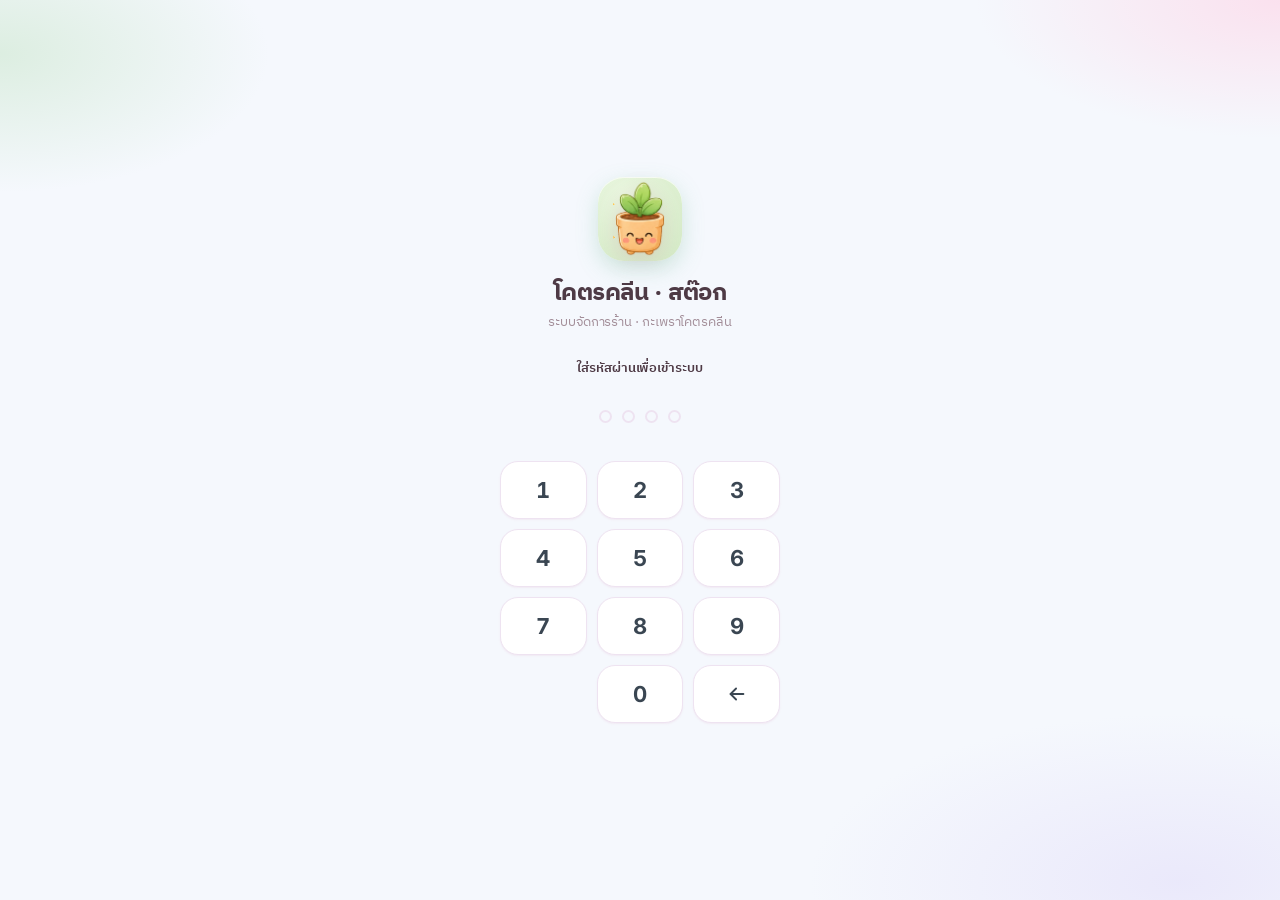
==== commit e66aa5ed: "Update webapp latest version Update webapp latest version" ====
--- a/index.html
+++ b/index.html
@@ -3,7 +3,7 @@
 <head>
 <meta charset="utf-8" />
 <meta name="viewport" content="width=device-width, initial-scale=1, viewport-fit=cover" />
-<meta name="theme-color" content="#F76CA0" />
+<meta name="theme-color" content="#62A8EC" />
 <meta name="description" content="ระบบจัดการสต๊อก/รับของ ร้านกะเพราโคตรคลีน สาขาพระราม 9" />
 <title>CleanFoodRama9 · ระบบสต๊อกโคตรคลีน</title>
 
--- a/css/kawaii.css
+++ b/css/kawaii.css
@@ -29,19 +29,19 @@
   --muted:         #A28D98;
   --faint:         #C5B1BB;
 
-  /* soft rose primary — gentler & less red than the old candy pink */
-  --primary:       #F58AB7;
-  --primary-dark:  #ED73A6;
-  --primary-deep:  #CF5C92;
-  --primary-soft:  #FCE4F0;
-  --primary-ink:   #A8497B;
-  --primary-tint:  #FFF4FA;
-
-  /* holding aliases → soft rose so legacy .skin-holding rules follow */
-  --hold-primary:  #F58AB7; --hold-deep: #CF5C92; --hold-bright: #FFA8CA;
-  --hold-soft:     #FCE4F0; --hold-ink:  #A8497B; --hold-accent: #F4B43C;
-  --b-primary:     #F58AB7; --b-primary-dk: #CF5C92; --b-bright: #FFBBD4;
-  --b-soft:        #FCE4F0; --b-accent: #F4B43C; --b-ink: #5A3F4A;
+  /* pastel blue primary — multicolor pastel palette (blue lead + green + accents) */
+  --primary:       #62A8EC;
+  --primary-dark:  #4A93DE;
+  --primary-deep:  #3D7AC0;
+  --primary-soft:  #E1EFFC;
+  --primary-ink:   #2E5E96;
+  --primary-tint:  #F1F7FE;
+
+  /* holding aliases → pastel blue so legacy .skin-holding rules follow */
+  --hold-primary:  #62A8EC; --hold-deep: #3D7AC0; --hold-bright: #8CC1F2;
+  --hold-soft:     #E1EFFC; --hold-ink:  #2E5E96; --hold-accent: #F4B43C;
+  --b-primary:     #62A8EC; --b-primary-dk: #3D7AC0; --b-bright: #8CC1F2;
+  --b-soft:        #E1EFFC; --b-accent: #F4B43C; --b-ink: #2E5E96;
 
   --border:        #EEE3F1;
   --border-soft:   #F3ECF7;
@@ -69,7 +69,7 @@
   --shadow-md: 0 8px 20px rgba(214,120,160,.14), 0 2px 5px rgba(214,120,160,.08);
   --shadow-lg: 0 20px 44px rgba(190,90,135,.20), 0 5px 14px rgba(190,90,135,.10);
   --shadow-nav: 0 -6px 26px rgba(214,120,160,.14), 0 2px 6px rgba(214,120,160,.06);
-  --shadow-brand: 0 8px 20px rgba(247,108,160,.34);
+  --shadow-brand: 0 8px 20px rgba(98,168,236,.34);
 
   --font-display: "Baloo Thai 2", "IBM Plex Sans Thai", system-ui, sans-serif;
   --font-script:  "Mali", "IBM Plex Sans Thai", cursive;
@@ -146,7 +146,7 @@
 .catic.amber  { background: #FFF1D6; color: #B5781A; }
 .catic.blue   { background: #E5F0FD; color: #3F73B8; }
 .catic.violet { background: #F1E9FD; color: #7E59C9; }
-.catic.fill   { background: linear-gradient(180deg, var(--primary), var(--primary-dark)); box-shadow: 0 3px 9px rgba(247,108,160,.34); }
+.catic.fill   { background: linear-gradient(180deg, var(--primary), var(--primary-dark)); box-shadow: 0 3px 9px rgba(98,168,236,.34); }
 
 /* ---- 8) NOTE / EMPTY ---- */
 .note { border-radius: 16px; background: var(--primary-tint); border: 1.5px solid var(--primary-soft); color: var(--text-2); }
